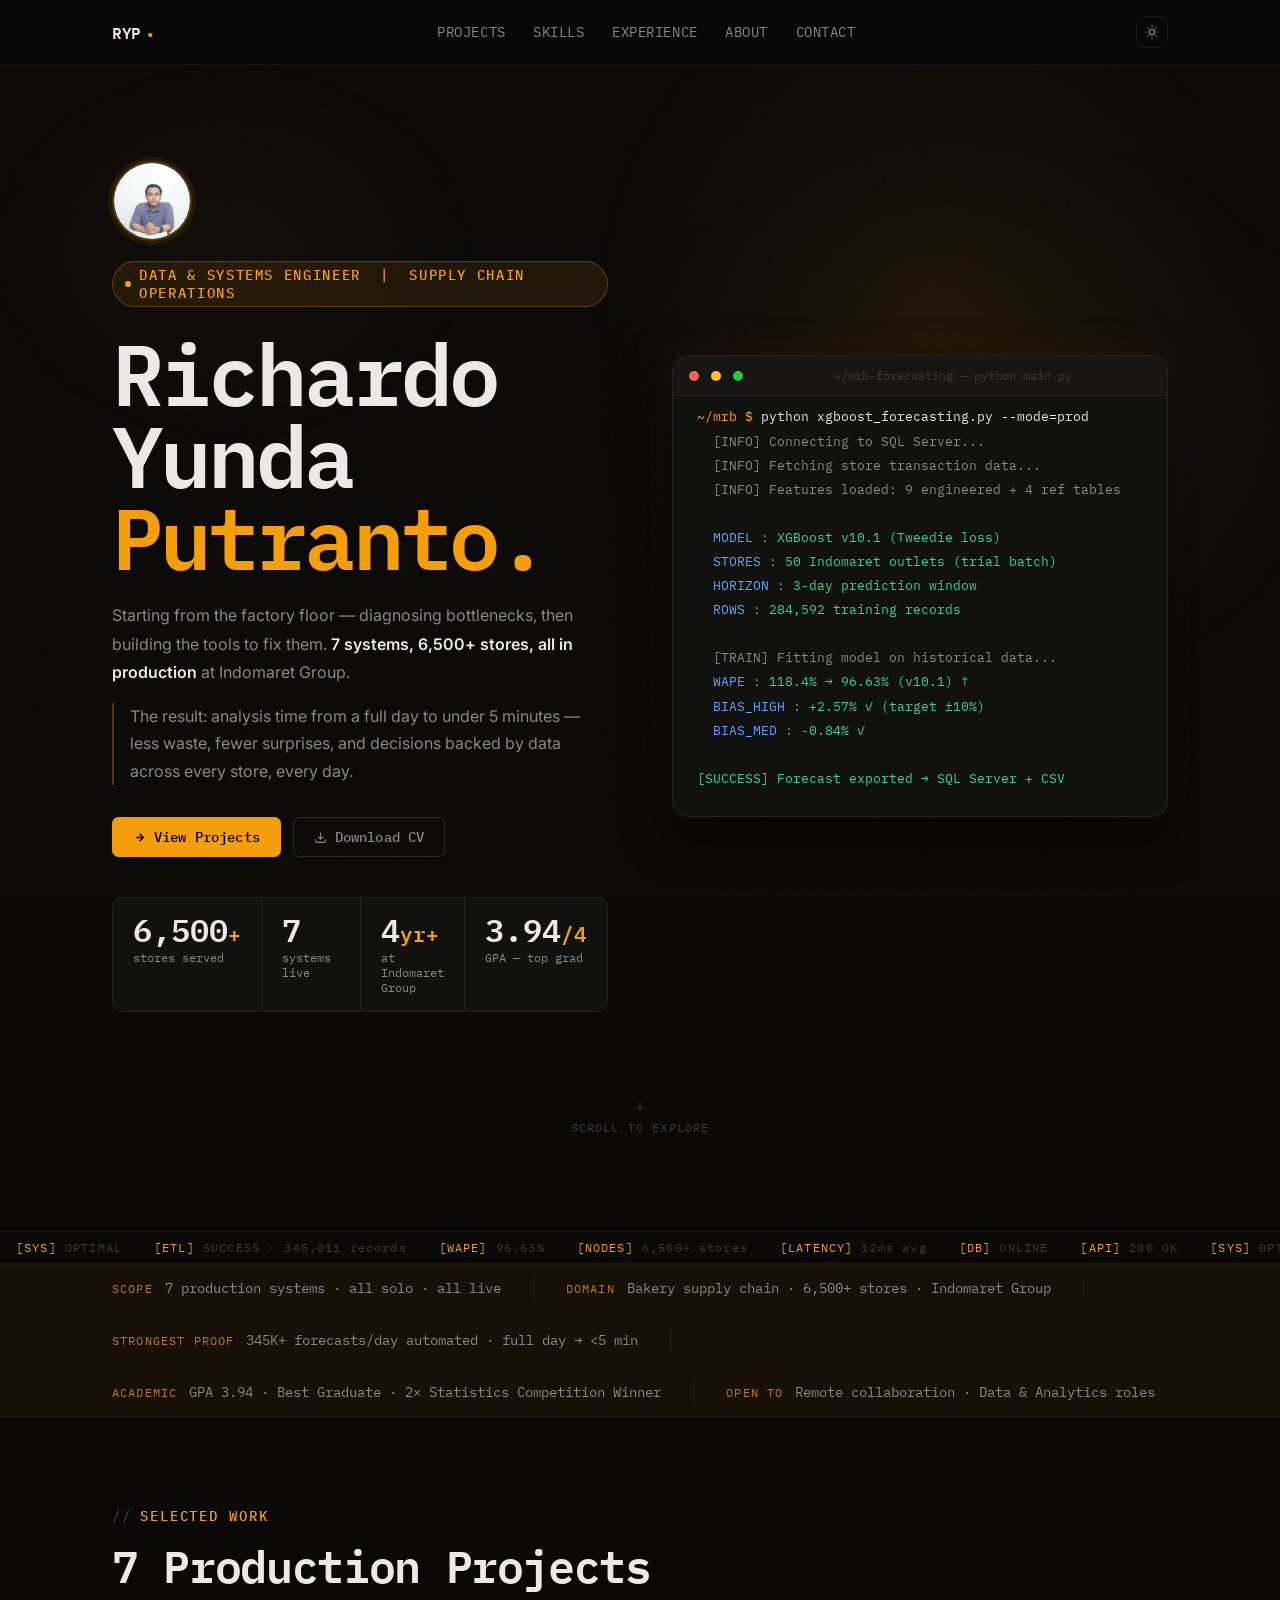
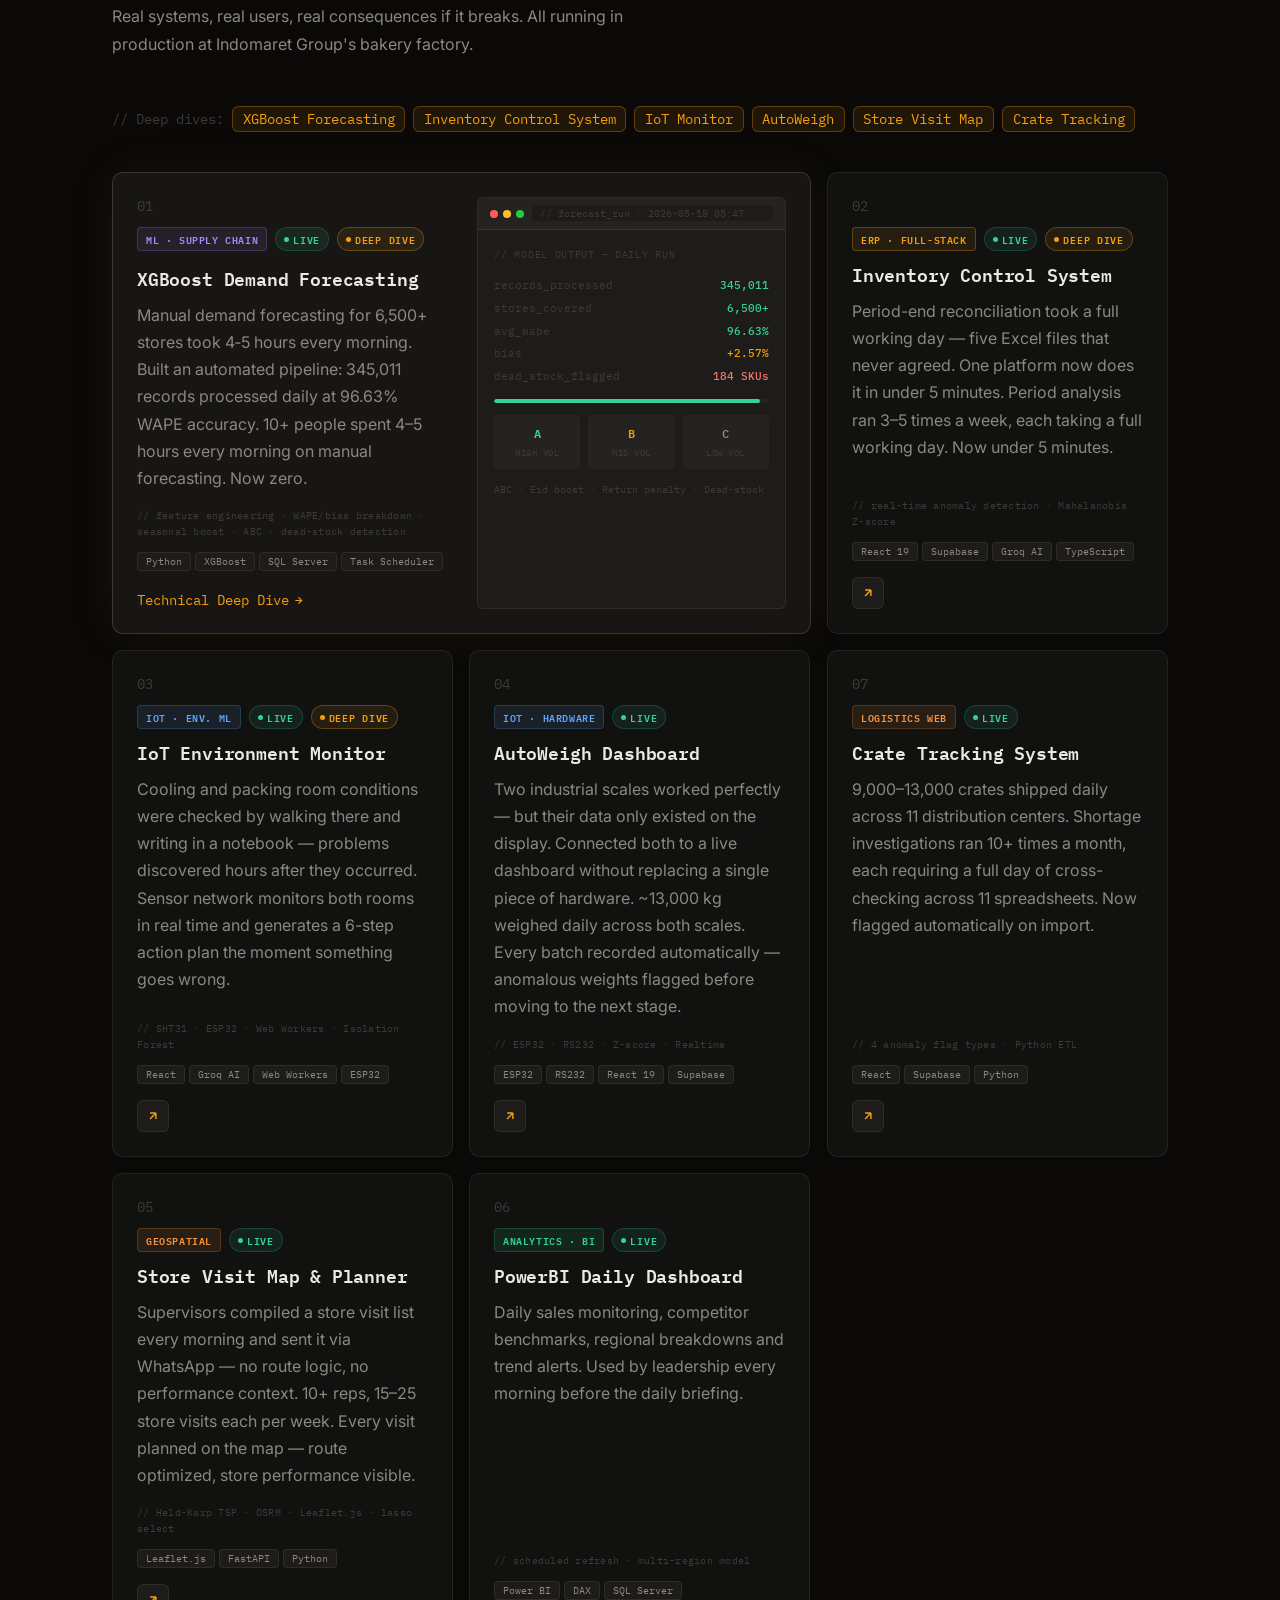
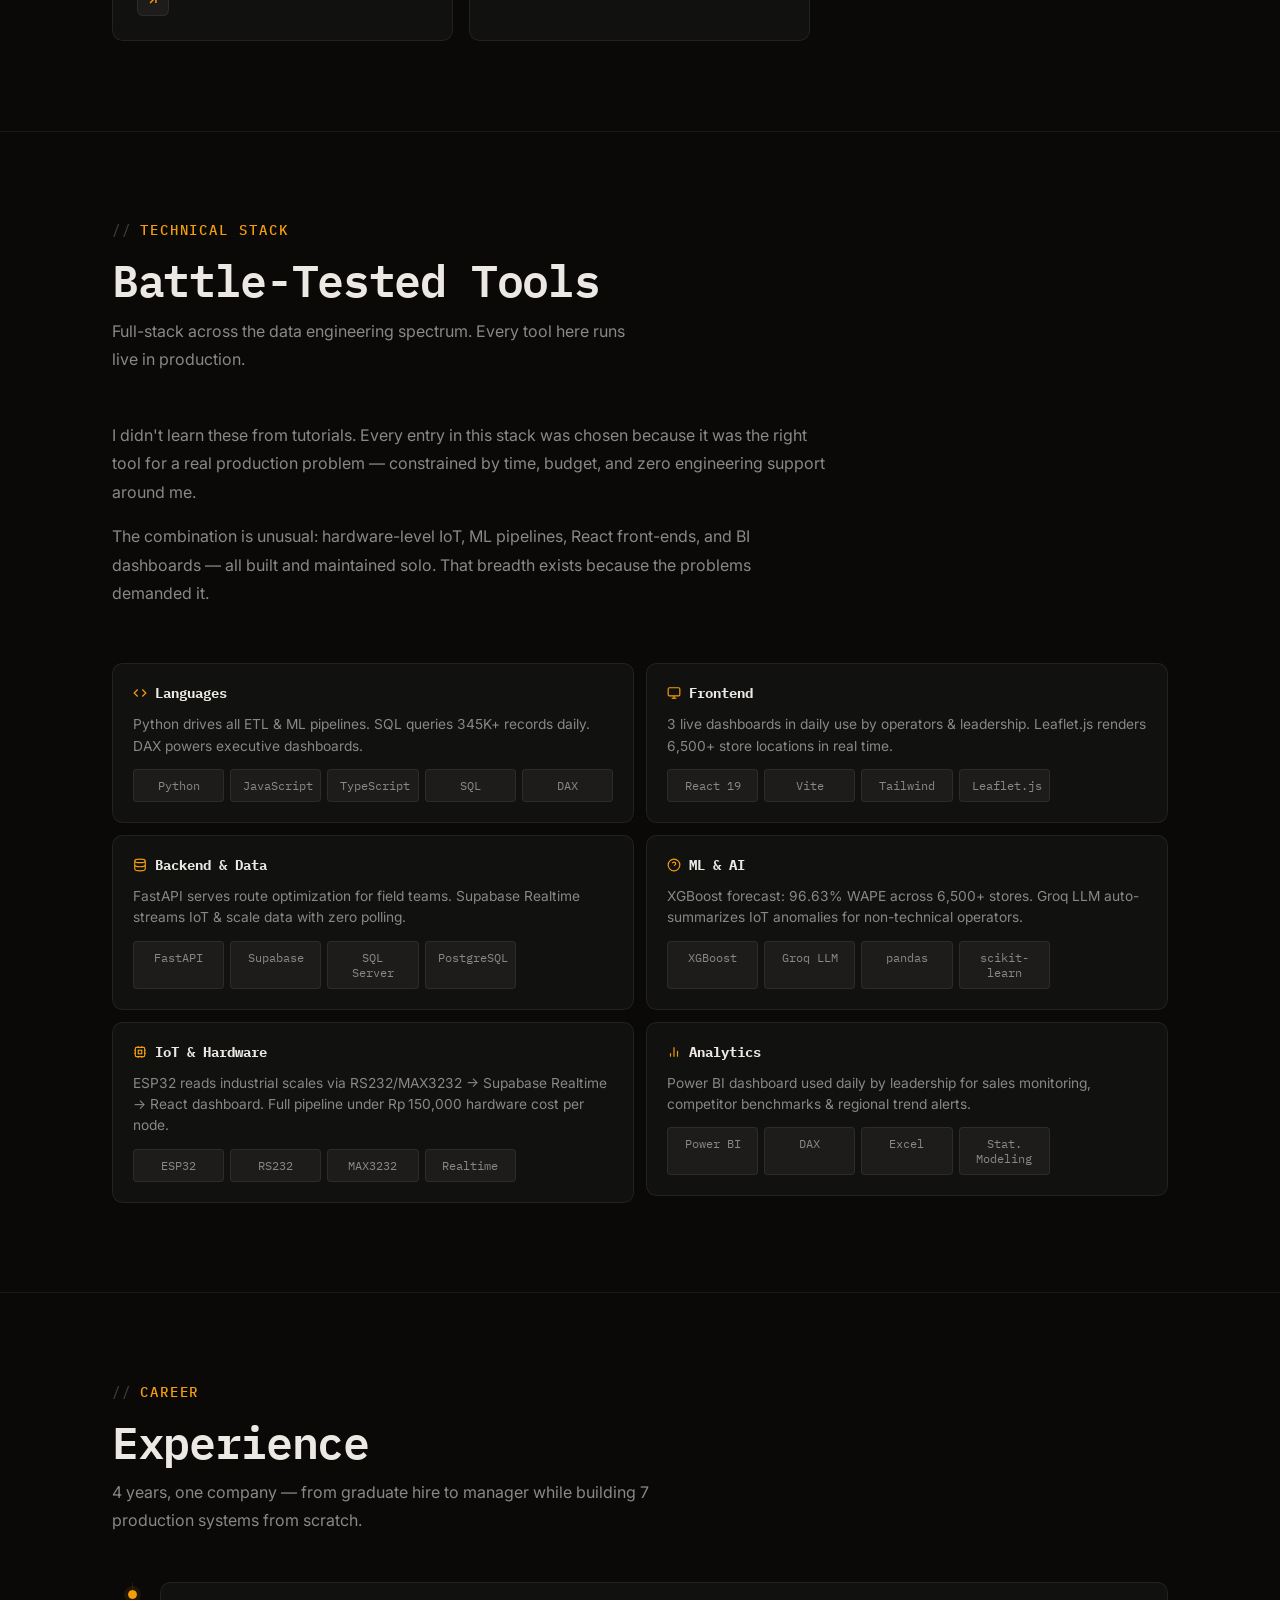
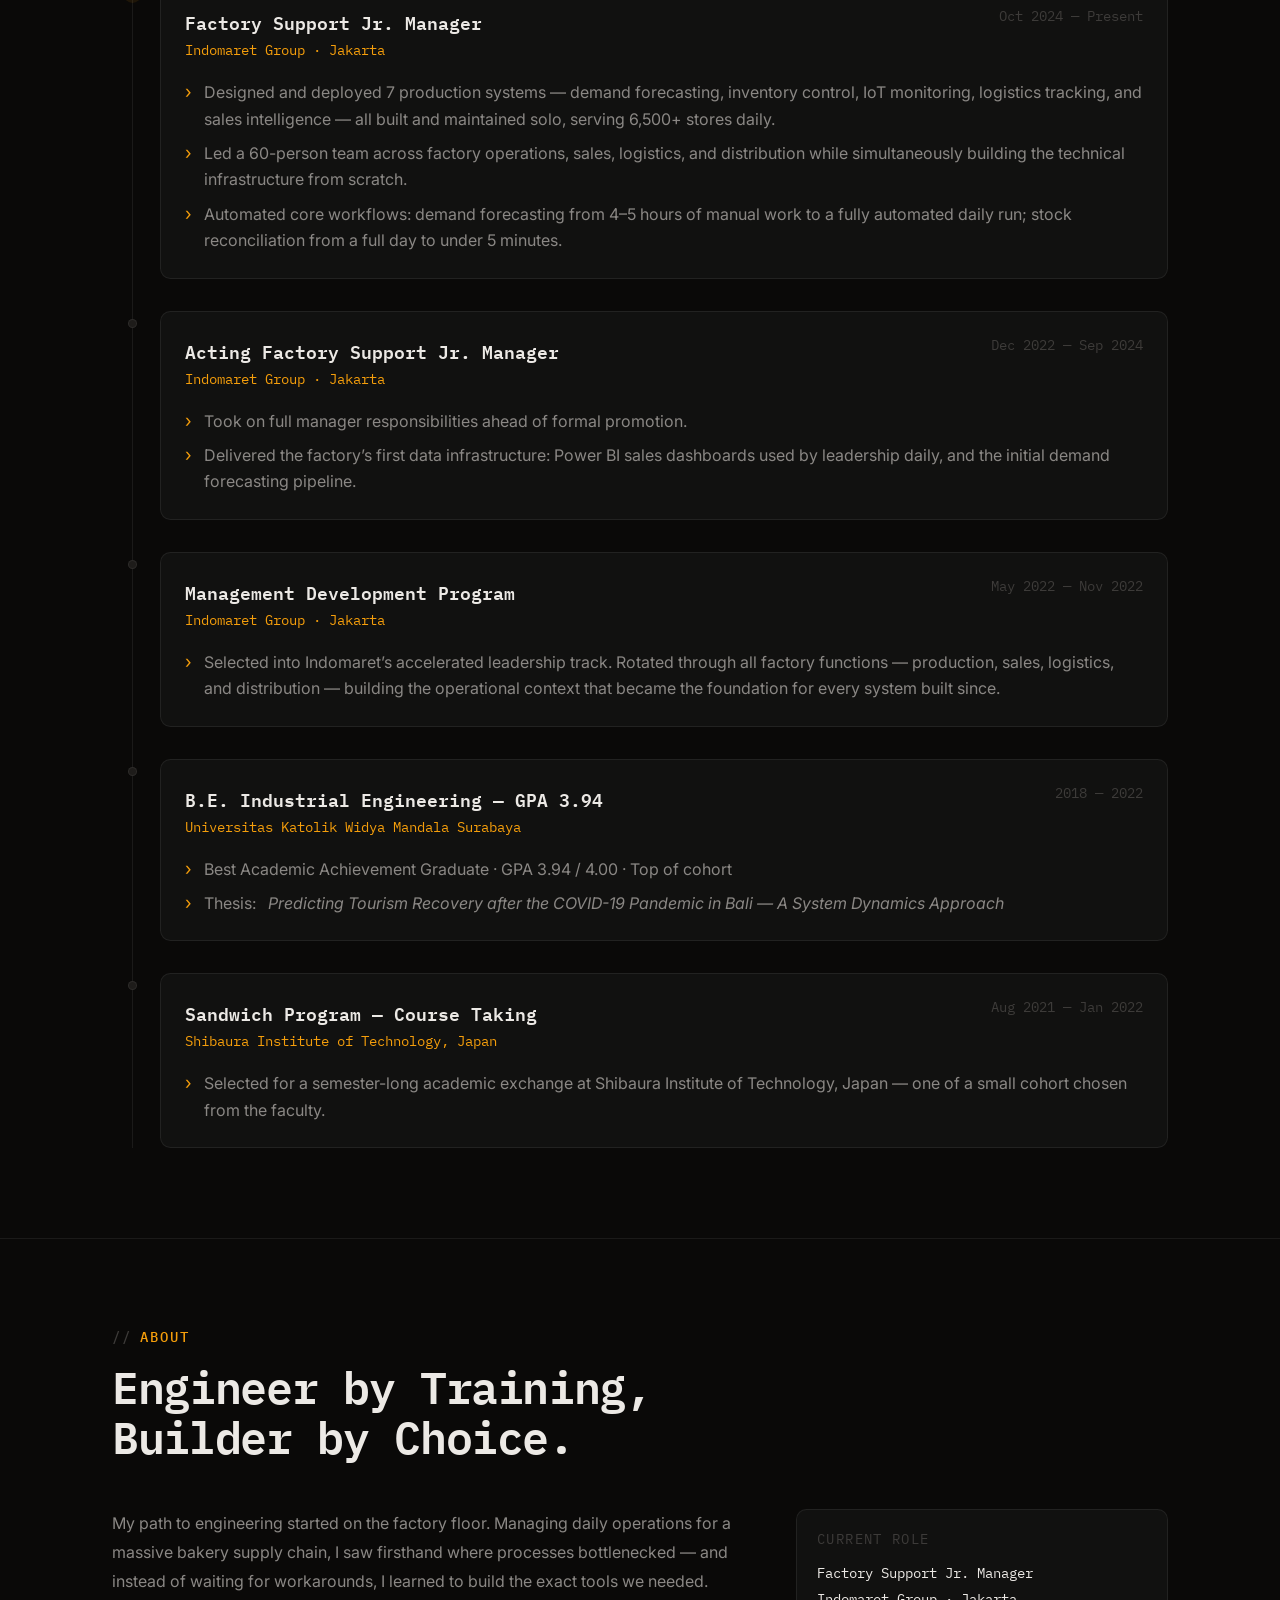
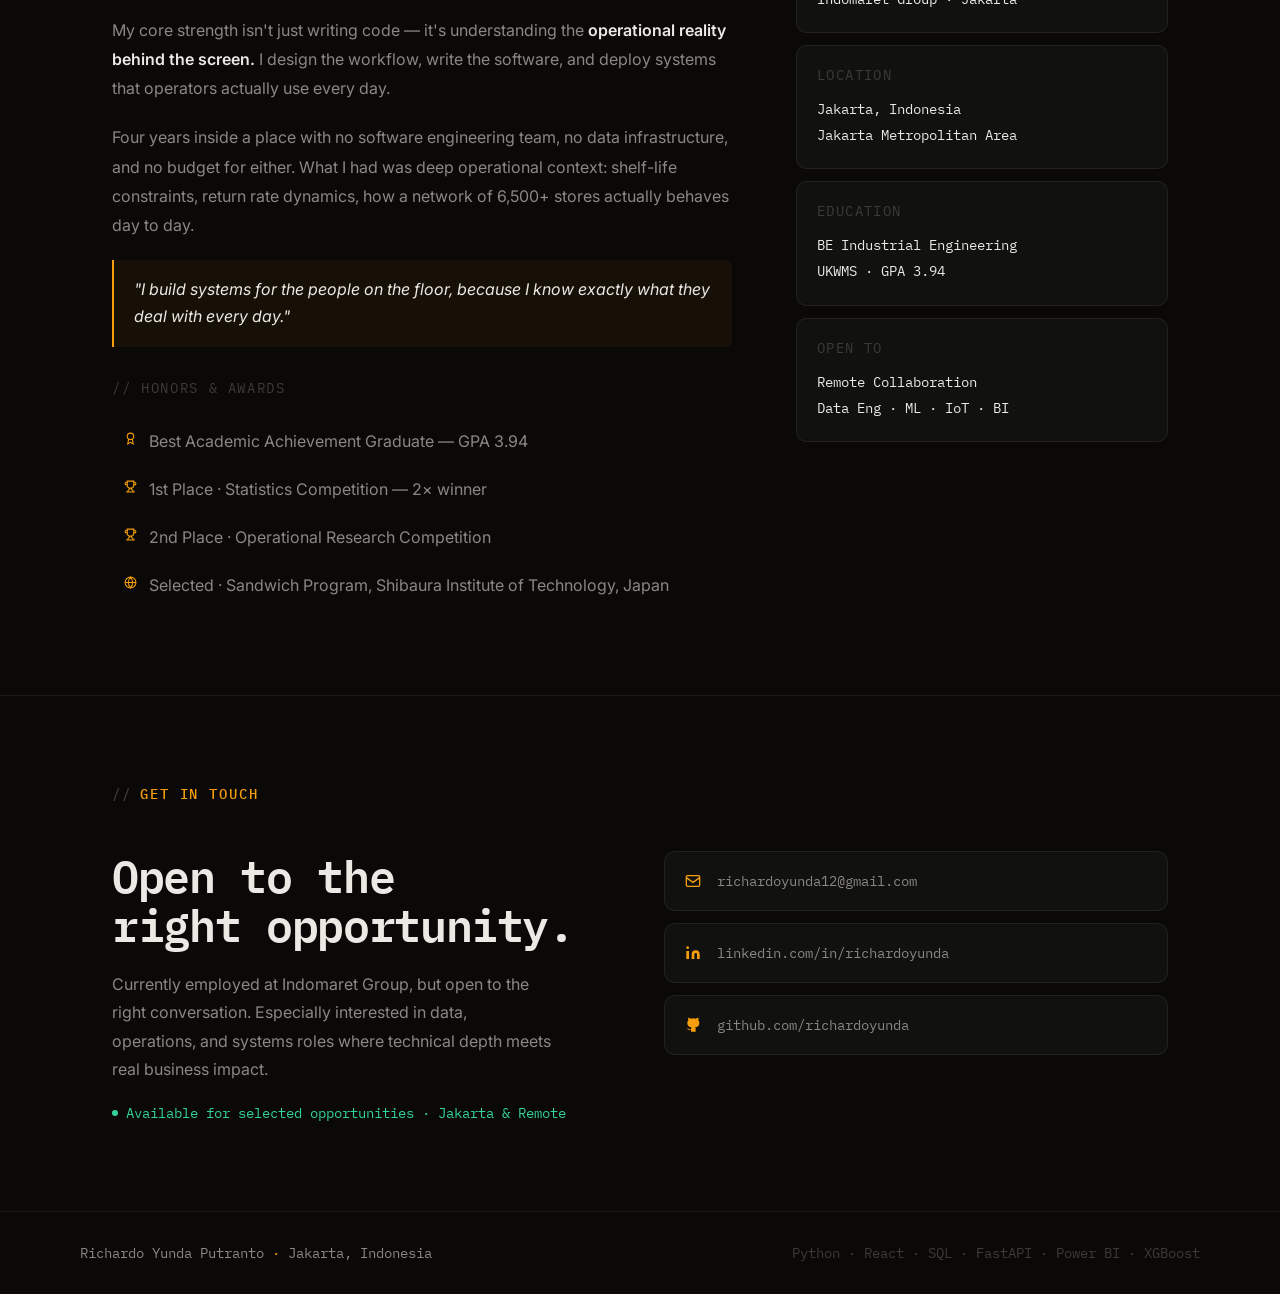
==== index.html @ 59a83bf1 "Layer 3: business impact numbers across all projects XGBoost: '10+ people, 4-5 hours every morning. " ====
<!DOCTYPE html>
<html lang="en" data-theme="dark">
<head>
<meta charset="UTF-8"/>
<meta name="viewport" content="width=device-width, initial-scale=1.0"/>
<title>Richardo Yunda Putranto — Data & Systems Engineer | Supply Chain Operations</title>
<meta name="description" content="Industrial Engineering graduate with four years inside Indomaret Group's bakery supply chain. Built 7 production systems serving 6,500+ stores — demand forecasting, IoT monitoring, inventory control. Not a software engineer by training — someone who understood the operations well enough to build the solutions. Indomaret Group. 7 production systems for 6,500+ stores."/>
  <meta property="og:type" content="website"/>
  <meta property="og:title" content="Richardo Yunda Putranto — Data &amp; Systems Engineer"/>
  <meta property="og:description" content="7 production systems for 6,500+ stores at Indomaret Group. Full-stack across ML pipelines, IoT hardware, React dashboards, and BI. All live, all in daily use."/>
  <meta property="og:url" content="https://richardoyunda.github.io/portfolio/"/>
  <meta name="twitter:card" content="summary_large_image"/>
  <meta name="twitter:title" content="Richardo Yunda Putranto — Data &amp; Systems Engineer"/>
  <meta name="twitter:description" content="7 production systems for 6,500+ stores. ML · IoT · React · BI · Hardware. All live."/>
  <link rel="canonical" href="https://richardoyunda.github.io/portfolio/"/>
<link rel="preconnect" href="https://fonts.googleapis.com"/>
<link rel="preconnect" href="https://fonts.gstatic.com" crossorigin/>
<link href="https://fonts.googleapis.com/css2?family=IBM+Plex+Mono:ital,wght@0,300;0,400;0,500;0,600;1,400&family=Inter:wght@300;400;500;600&display=swap" rel="stylesheet"/>
<style>
/* ── TOKENS ── */
:root {
  --sp1:.25rem;--sp2:.5rem;--sp3:.75rem;--sp4:1rem;--sp5:1.25rem;
  --sp6:1.5rem;--sp8:2rem;--sp10:2.5rem;--sp12:3rem;--sp16:4rem;--sp24:6rem;
  --t2xs:clamp(.65rem,.6rem + .15vw,.75rem);
  --txs:clamp(.75rem,.7rem + .2vw,.875rem);
  --tsm:clamp(.875rem,.82rem + .25vw,1rem);
  --tbase:clamp(1rem,.95rem + .2vw,1.1rem);
  --tlg:clamp(1.125rem,1rem + .6vw,1.4rem);
  --txl:clamp(1.4rem,1.1rem + 1.1vw,2rem);
  --t2xl:clamp(1.8rem,1.2rem + 2vw,3rem);
  --thero:clamp(3rem,1rem + 5.5vw,6.5rem);
  --rsm:.25rem;--rmd:.4rem;--rlg:.65rem;--rxl:1rem;--rfull:9999px;
  --ease:cubic-bezier(.16,1,.3,1);--tr:200ms var(--ease);
  --mono:'IBM Plex Mono','Courier New',monospace;
  --body:'Inter',system-ui,sans-serif;
}
[data-theme="dark"] {
  --bg:#0a0908;--sf:#111110;--sf2:#171614;--sf3:#1e1c1a;--sf4:#252320;
  --bd:rgba(255,255,255,.07);--bdh:rgba(255,255,255,.14);--bda:rgba(245,158,11,.3);
  --tx:#ece9e5;--txm:#8a8784;--txf:#3d3b39;
  --amb:#f59e0b;--adim:rgba(245,158,11,.09);--aglow:rgba(245,158,11,.05);
  --grn:#34d399;--blu:#60a5fa;--pur:#a78bfa;--org:#fb923c;--red:#f87171;
  --shsm:0 1px 4px rgba(0,0,0,.5);--shmd:0 6px 24px rgba(0,0,0,.6);
  --shlg:0 16px 48px rgba(0,0,0,.7);--shglow:0 0 48px rgba(245,158,11,.07);
}
[data-theme="light"] {
  --bg:#f5f2ee;--sf:#faf8f5;--sf2:#fff;--sf3:#eeebe6;--sf4:#e5e2dc;
  --bd:rgba(0,0,0,.07);--bdh:rgba(0,0,0,.13);--bda:rgba(180,90,0,.25);
  --tx:#1c1a17;--txm:#6b6966;--txf:#b5b3b0;
  --amb:#c47d00;--adim:rgba(196,125,0,.08);--aglow:rgba(196,125,0,.04);
  --grn:#059669;--blu:#2563eb;--pur:#7c3aed;--org:#ea580c;--red:#dc2626;
  --shsm:0 1px 4px rgba(0,0,0,.06);--shmd:0 6px 24px rgba(0,0,0,.09);
  --shlg:0 16px 48px rgba(0,0,0,.13);--shglow:0 0 48px rgba(196,125,0,.06);
}

/* ── RESET ── */
*,*::before,*::after{box-sizing:border-box;margin:0;padding:0;}
html{-webkit-font-smoothing:antialiased;scroll-behavior:smooth;scroll-padding-top:68px;}
body{font-family:var(--body);background:var(--bg);color:var(--tx);overflow-x:hidden;transition:background .3s,color .3s;}

h1,h2,h3,h4{font-family:var(--mono);line-height:1.1;}
img,svg{display:block;max-width:100%;}
ul{list-style:none;}
a{color:inherit;text-decoration:none;}
button{background:none;border:none;font:inherit;color:inherit;}

::selection{background:var(--adim);color:var(--tx);}
:focus-visible{outline:2px solid var(--amb);outline-offset:3px;border-radius:var(--rsm);}
@media(prefers-reduced-motion:reduce){*,*::before,*::after{animation-duration:.01ms!important;transition-duration:.01ms!important;}}
.container{max-width:1120px;margin-inline:auto;padding-inline:var(--sp8);}
section{padding-block:clamp(var(--sp16),7vw,var(--sp24));}

/* ── NOISE + GLOW BG ── */
body::before{
  content:'';position:fixed;inset:0;z-index:-2;pointer-events:none;
  background-image:url("data:image/svg+xml,%3Csvg viewBox='0 0 512 512' xmlns='http://www.w3.org/2000/svg'%3E%3Cfilter id='n'%3E%3CfeTurbulence type='fractalNoise' baseFrequency='0.72' numOctaves='4' stitchTiles='stitch'/%3E%3C/filter%3E%3Crect width='100%25' height='100%25' filter='url(%23n)' opacity='0.025'/%3E%3C/svg%3E");
  background-size:180px;
}
body::after{
  content:'';position:fixed;inset:0;z-index:-3;pointer-events:none;
  background:radial-gradient(ellipse 50% 55% at 76% 46%,rgba(245,158,11,.06) 0%,transparent 60%),
             radial-gradient(ellipse 36% 40% at 18% 28%,rgba(245,158,11,.04) 0%,transparent 55%);
}

/* ── GLOBE ── */
.globe-wrap{
  position:fixed;right:-6%;top:50%;transform:translateY(-50%);
  width:min(520px,46vw);height:min(520px,46vw);
  z-index:0;pointer-events:none;opacity:.2;transition:opacity .5s;
}
.globe-wrap canvas{pointer-events:auto;cursor:grab;width:100%!important;height:100%!important;}
.globe-wrap canvas:active{cursor:grabbing;}



/* ── SCROLL PROGRESS ── */
.progbar{position:fixed;top:0;left:0;height:2px;width:0%;background:var(--amb);z-index:9999;box-shadow:0 0 6px rgba(245,158,11,.5);transition:width .06s linear;}

/* ── NAV ── */
nav{position:sticky;top:0;z-index:100;background:rgba(10,9,8,.88);backdrop-filter:blur(20px) saturate(1.4);-webkit-backdrop-filter:blur(20px) saturate(1.4);border-bottom:1px solid var(--bd);}
.pw-inner{display:flex;flex-direction:row;align-items:center;gap:var(--sp8);}
.pw-left{flex:1;}
.pw-right{flex-shrink:0;text-align:right;}
.pw-chips{flex-direction:column;align-items:flex-end;margin-bottom:var(--sp3);}
.pw-note{text-align:right;}
@media(max-width:640px){
  .pw-inner{flex-direction:column;align-items:flex-start;gap:var(--sp4);}
  .pw-right{text-align:left;width:100%;}
  .pw-chips{align-items:flex-start;}
  .pw-note{text-align:left;}
}
[data-theme="light"] .mob-nav{background:rgba(245,242,238,.97);}
.nav-in{max-width:1120px;margin-inline:auto;padding:var(--sp4) var(--sp8);display:flex;align-items:center;justify-content:space-between;gap:var(--sp4);}
.nav-logo{font-family:var(--mono);font-size:var(--tsm);font-weight:600;color:var(--tx);letter-spacing:-.02em;display:flex;align-items:center;gap:3px;transition:color var(--tr);}
.nav-logo .dot{color:var(--amb);font-size:1.3em;line-height:0;}
.nav-logo:hover{color:var(--amb);}
.nav-links{display:flex;gap:.125rem;}
.nav-links a{font-family:var(--mono);font-size:var(--txs);color:var(--txm);letter-spacing:.04em;text-transform:uppercase;padding:.4rem .8rem;border-radius:var(--rmd);transition:color var(--tr),background var(--tr);}
.nav-links a:hover{color:var(--tx);background:var(--sf2);}
.nav-right{display:flex;align-items:center;gap:var(--sp3);}
.tbtn{width:32px;height:32px;display:flex;align-items:center;justify-content:center;border:1px solid var(--bd);border-radius:var(--rmd);color:var(--txm);transition:all var(--tr);}
.tbtn:hover{color:var(--tx);border-color:var(--bdh);}

.hbg{display:none;flex-direction:column;gap:5px;padding:var(--sp2);}
.hbg span{width:20px;height:1.5px;background:var(--txm);transition:all var(--tr);}
.hbg.open span:nth-child(1){transform:translateY(6.5px) rotate(45deg);}
.hbg.open span:nth-child(2){opacity:0;transform:scaleX(0);}
.hbg.open span:nth-child(3){transform:translateY(-6.5px) rotate(-45deg);}
.mob-nav{position:fixed;top:0;right:0;bottom:0;width:min(290px,80vw);background:rgba(10,9,8,.97);backdrop-filter:blur(24px);-webkit-backdrop-filter:blur(24px);border-left:1px solid var(--bd);z-index:99;padding:5rem var(--sp6) var(--sp8);display:flex;flex-direction:column;gap:.25rem;transform:translateX(110%);transition:transform .4s var(--ease);}
.mob-nav.open{transform:translateX(0);}
.mob-nav a{font-family:var(--mono);font-size:var(--tlg);font-weight:600;color:var(--txm);padding:.7rem 0;border-bottom:1px solid var(--bd);transition:color var(--tr),padding-left var(--tr);}
.mob-nav a:hover{color:var(--amb);padding-left:.5rem;}

/* ── BUTTONS ── */
.btn{display:inline-flex;align-items:center;gap:var(--sp2);padding:10px var(--sp5);font-family:var(--mono);font-size:var(--txs);font-weight:500;border-radius:var(--rmd);border:1px solid transparent;letter-spacing:.01em;white-space:nowrap;transition:all var(--tr);}

.btn svg{width:13px;height:13px;flex-shrink:0;}
.btn-primary{background:var(--amb);color:#000;border-color:var(--amb);}
.btn-primary:hover{filter:brightness(1.1);box-shadow:0 4px 18px rgba(245,158,11,.3);transform:translateY(-1px);}
.btn-ghost{border-color:var(--bdh);color:var(--txm);}
.btn-ghost:hover{border-color:var(--amb);color:var(--amb);background:var(--adim);}

/* ── HERO ── */
.hero{min-height:96vh;display:grid;grid-template-columns:1fr 1fr;gap:var(--sp16);align-items:center;padding-block:var(--sp24);position:relative;overflow:hidden;}
.hero-glow{position:absolute;width:700px;height:700px;background:radial-gradient(circle,var(--aglow) 0%,transparent 70%);top:-120px;right:-80px;z-index:0;pointer-events:none;}
.hero-left,.hero-right{position:relative;z-index:1;}
.eyebrow{display:inline-flex;align-items:center;gap:var(--sp2);font-family:var(--mono);font-size:var(--txs);color:var(--amb);letter-spacing:.12em;text-transform:uppercase;font-weight:500;background:var(--adim);border:1px solid var(--bda);padding:var(--sp1) var(--sp3);border-radius:var(--rfull);margin-bottom:var(--sp6);}
.eyebrow .pulse{width:6px;height:6px;border-radius:50%;background:var(--amb);animation:pls 2s ease-in-out infinite;flex-shrink:0;}
@keyframes pls{0%,100%{opacity:1;transform:scale(1);}50%{opacity:.5;transform:scale(.8);}}
.hero-name{font-size:var(--thero);font-weight:600;letter-spacing:-.045em;line-height:.95;color:var(--tx);margin-bottom:var(--sp6);}
.hero-name .a{color:var(--amb);}
.hero-tag{font-size:var(--tsm);color:var(--txm);max-width:50ch;line-height:1.78;margin-bottom:var(--sp8);}
.hero-tag strong{color:var(--tx);font-weight:600;}
.hero-actions{display:flex;gap:var(--sp3);flex-wrap:wrap;margin-bottom:var(--sp10);}
.hero-stats{display:grid;grid-template-columns:repeat(4,1fr);border:1px solid var(--bd);border-radius:var(--rlg);overflow:hidden;background:var(--sf);}
.stat-cell{padding:var(--sp4) var(--sp5);border-right:1px solid var(--bd);transition:background var(--tr);}
.stat-cell:last-child{border-right:none;}
.stat-cell:hover{background:var(--sf2);}
.stat-num{font-family:var(--mono);font-size:var(--txl);font-weight:600;color:var(--tx);line-height:1;margin-bottom:var(--sp1);}
.stat-num .suf{color:var(--amb);font-size:.65em;}
.stat-lbl{font-family:var(--mono);font-size:var(--t2xs);color:var(--txm);}
.scroll-p{grid-column:1/-1;display:flex;flex-direction:column;align-items:center;gap:var(--sp2);margin-top:var(--sp6);font-family:var(--mono);font-size:var(--t2xs);color:var(--txf);letter-spacing:.1em;text-transform:uppercase;animation:bob 3s ease-in-out infinite;}
@keyframes bob{0%,100%{transform:translateY(0);opacity:.5;}50%{transform:translateY(8px);opacity:1;}}

/* ── TERMINAL ── */
.terminal{background:var(--sf);border:1px solid var(--bd);border-radius:var(--rxl);overflow:hidden;box-shadow:var(--shlg),var(--shglow);}
.t-bar{background:var(--sf2);padding:var(--sp3) var(--sp4);display:flex;align-items:center;gap:var(--sp3);border-bottom:1px solid var(--bd);}
.tdot{width:10px;height:10px;border-radius:50%;}
.tdot.r{background:#ff5f57;}.tdot.y{background:#ffbd2e;}.tdot.g{background:#28c840;}
.t-title{flex:1;text-align:center;font-family:var(--mono);font-size:var(--t2xs);color:var(--txf);}
.t-body{padding:var(--sp6);min-height:360px;max-height:420px;font-family:var(--mono);font-size:13px;line-height:1.7;overflow-y:auto;cursor:text;}
.t-body::-webkit-scrollbar{width:3px;}
.t-body::-webkit-scrollbar-thumb{background:rgba(255,255,255,.07);border-radius:2px;}
/* ── CUSTOM SCROLLBAR ── */
::-webkit-scrollbar{width:6px;height:6px;}
::-webkit-scrollbar-track{background:transparent;}
::-webkit-scrollbar-thumb{background:rgba(245,158,11,.25);border-radius:3px;}
::-webkit-scrollbar-thumb:hover{background:rgba(245,158,11,.5);}
[data-theme="light"] ::-webkit-scrollbar-thumb{background:rgba(196,125,0,.2);}
[data-theme="light"] ::-webkit-scrollbar-thumb:hover{background:rgba(196,125,0,.4);}
* { scrollbar-width: thin; scrollbar-color: rgba(245,158,11,.25) transparent; }

/* ── HERO IMPACT LINE ── */
.hero-impact{
  font-size:var(--tsm);color:var(--txm);max-width:50ch;line-height:1.72;
  margin-bottom:var(--sp8);margin-top:calc(-1 * var(--sp4));
  padding-left:var(--sp4);border-left:2px solid var(--bda);
}
/* ── SKILL CONTEXT ── */
.sk-ctx{font-size:var(--txs);color:var(--txm);line-height:1.55;margin-bottom:var(--sp3);}
/* ── EXP TECH INLINE ── */
.exp-tech{
  font-family:var(--mono);font-size:11px;color:var(--amb);
  opacity:.75;font-style:normal;
}
/* ── HERO AVATAR ── */
.hero-avatar{
  width:80px;height:80px;border-radius:50%;
  overflow:hidden;margin-bottom:var(--sp5);
  border:2px solid var(--bda);
  box-shadow:0 0 0 4px var(--adim),var(--shsm);
  flex-shrink:0;
}
.hero-avatar img{width:100%;height:100%;object-fit:cover;display:block;}

.tl{display:flex;gap:var(--sp2);margin-bottom:2px;}
.tpr{color:var(--amb);user-select:none;}
.tcm{color:var(--tx);}
.tout{color:var(--txm);padding-left:var(--sp4);}
.tkey{color:var(--blu);}
.tval{color:var(--grn);}
.tcom{color:var(--txf);}
.terr{color:var(--red);}
.tsuc{color:var(--grn);}
.tcur{display:inline-block;width:8px;height:14px;background:var(--amb);vertical-align:middle;margin-left:2px;animation:blnk 1.1s step-end infinite;}
@keyframes blnk{0%,100%{opacity:1}50%{opacity:0}}
.t-inp-row{display:flex;align-items:center;gap:var(--sp2);margin-top:var(--sp1);}
#tinput{background:none;border:none;outline:none;color:var(--tx);font-family:var(--mono);font-size:13px;width:100%;caret-color:var(--amb);}

/* ── TICKER ── */
.ticker{overflow:hidden;border-top:1px solid var(--bd);border-bottom:1px solid var(--bd);padding:.5rem 0;}
.tk-track{display:flex;width:max-content;animation:tkslide 32s linear infinite;}
.tk-track:hover{animation-play-state:paused;}
.tk-grp{display:flex;gap:var(--sp8);padding:0 var(--sp4);flex-shrink:0;}
.tk-item{font-family:var(--mono);font-size:var(--t2xs);color:var(--txf);letter-spacing:.1em;white-space:nowrap;}
.tk-item .hi{color:var(--amb);}
@keyframes tkslide{from{transform:translateX(0)}to{transform:translateX(-50%)}}

/* ── RECRUITER STRIP ── */
.rs{background:var(--aglow);border-top:1px solid rgba(245,158,11,.08);border-bottom:1px solid rgba(245,158,11,.08);padding:.85rem 0;}
.rs-in{max-width:1120px;margin-inline:auto;padding-inline:var(--sp8);display:flex;align-items:center;gap:var(--sp8);flex-wrap:wrap;}
.rs-item{display:flex;align-items:center;gap:var(--sp3);}
.rs-lbl{font-family:var(--mono);font-size:var(--t2xs);color:var(--amb);text-transform:uppercase;letter-spacing:.1em;opacity:.75;}
.rs-val{font-family:var(--mono);font-size:var(--txs);color:var(--txm);}
.rs-div{width:1px;height:20px;background:var(--bd);flex-shrink:0;}

/* ── SECTION HEADER ── */
.sec-head{margin-bottom:var(--sp12);}
.sec-lbl{font-family:var(--mono);font-size:var(--txs);color:var(--amb);letter-spacing:.14em;text-transform:uppercase;font-weight:500;display:flex;align-items:center;gap:var(--sp2);margin-bottom:var(--sp4);}
.sec-lbl::before{content:'//';color:var(--txf);}
.sec-title{font-size:var(--t2xl);font-weight:600;letter-spacing:-.03em;color:var(--tx);margin-bottom:var(--sp3);}
.sec-sub{font-size:var(--tsm);color:var(--txm);max-width:54ch;line-height:1.75;}

/* ── BENTO GRID ── */
.bento{display:grid;gap:var(--sp4);grid-template-columns:repeat(3,1fr);}
.card{background:var(--sf);border:1px solid var(--bd);border-radius:var(--rlg);padding:var(--sp6);position:relative;overflow:hidden;display:flex;flex-direction:column;transition:border-color .3s var(--ease),box-shadow .3s var(--ease),transform .25s var(--ease);contain:layout style;}
.card::before{content:'';position:absolute;left:0;top:14px;bottom:14px;width:2px;background:var(--amb);border-radius:2px;transform:scaleY(0);transform-origin:bottom;transition:transform .35s var(--ease);}
.card:hover{border-color:var(--bdh);box-shadow:var(--shmd);transform:translateY(-2px);}
.card:hover::before{transform:scaleY(1);}
.glare-c{position:absolute;inset:0;border-radius:inherit;overflow:hidden;pointer-events:none;z-index:0;}
.glare{position:absolute;width:200%;height:200%;top:-50%;left:-50%;background:radial-gradient(circle,rgba(245,158,11,.04) 0%,transparent 60%);opacity:0;transition:opacity .3s;}
.card:hover .glare{opacity:1;}
.ci{position:relative;z-index:1;display:flex;flex-direction:column;height:100%;}
.card.feat{grid-column:span 2;background:var(--sf2);border-color:var(--bdh);box-shadow:var(--shglow);}
.card.feat:hover{transform:translateY(-3px);box-shadow:var(--shmd),var(--shglow);}
.feat-in{display:grid;grid-template-columns:1fr 1fr;gap:var(--sp8);height:100%;}
.feat-prev{background:var(--sf3);border:1px solid var(--bd);border-radius:var(--rmd);overflow:hidden;display:flex;flex-direction:column;}
.card-lg{min-height:300px;}.card-md{min-height:250px;}.card-sm{min-height:210px;}
.card-wide{grid-column:span 2;min-height:180px;}
.pf-bar{background:var(--sf4);padding:.5rem var(--sp3);display:flex;align-items:center;gap:var(--sp2);border-bottom:1px solid var(--bd);flex-shrink:0;}
.pf-dots{display:flex;gap:5px;}
.pf-dot{width:8px;height:8px;border-radius:50%;}
.pf-url{flex:1;background:var(--sf3);border-radius:3px;padding:1px var(--sp2);font-size:10px;font-family:var(--mono);color:var(--txf);white-space:nowrap;overflow:hidden;text-overflow:ellipsis;}
.pf-body{padding:var(--sp4);flex:1;font-family:var(--mono);font-size:11px;line-height:1.8;}
.pf-row{display:flex;justify-content:space-between;margin-bottom:3px;}
.pf-k{color:var(--txf);}.pf-v{color:var(--grn);font-weight:500;}
.pf-v.w{color:var(--amb);}.pf-v.e{color:var(--red);}
.pf-bar2{height:4px;background:var(--sf4);border-radius:var(--rfull);overflow:hidden;margin:var(--sp3) 0;}
.pf-prog{height:100%;border-radius:var(--rfull);}
.pf-mg{display:grid;grid-template-columns:repeat(3,1fr);gap:var(--sp2);margin-top:var(--sp3);}
.pf-mini{background:var(--sf4);border-radius:var(--rsm);padding:var(--sp2);text-align:center;}
.pf-mv{font-size:12px;font-weight:600;font-family:var(--mono);}
.pf-ml{font-size:9px;color:var(--txf);text-transform:uppercase;letter-spacing:.06em;}
.cn{font-family:var(--mono);font-size:var(--txs);color:var(--txf);margin-bottom:var(--sp3);}
.ct{font-family:var(--mono);font-size:var(--tbase);font-weight:600;color:var(--tx);margin-bottom:var(--sp3);letter-spacing:-.01em;line-height:1.3;}
.cs{font-size:var(--tsm);color:var(--txm);line-height:1.7;flex:1;margin-bottom:var(--sp4);}
.ch{font-family:var(--mono);font-size:10px;color:var(--txf);letter-spacing:.025em;margin-bottom:var(--sp3);line-height:1.6;}
.badge{display:inline-flex;align-items:center;gap:var(--sp1);font-family:var(--mono);font-size:10px;font-weight:600;letter-spacing:.06em;text-transform:uppercase;padding:2px var(--sp2);border-radius:var(--rsm);}
.bml{background:rgba(167,139,250,.1);color:var(--pur);border:1px solid rgba(167,139,250,.2);}
.berp{background:var(--adim);color:var(--amb);border:1px solid var(--bda);}
.biot{background:rgba(96,165,250,.1);color:var(--blu);border:1px solid rgba(96,165,250,.2);}
.bweb{background:rgba(251,146,60,.1);color:var(--org);border:1px solid rgba(251,146,60,.2);}
.bbi{background:rgba(52,211,153,.1);color:var(--grn);border:1px solid rgba(52,211,153,.2);}
.slive,.sdeep{display:inline-flex;align-items:center;gap:4px;font-family:var(--mono);font-size:10px;font-weight:600;letter-spacing:.07em;text-transform:uppercase;padding:2px 8px;border-radius:var(--rfull);border:1px solid;}
.slive{background:rgba(52,211,153,.09);color:var(--grn);border-color:rgba(52,211,153,.2);}
.sdeep{background:var(--adim);color:var(--amb);border-color:var(--bda);}
.slive .dot,.sdeep .dot{width:5px;height:5px;border-radius:50%;background:currentColor;animation:pls 2s infinite;}
.chips{display:flex;flex-wrap:wrap;gap:var(--sp1);}
.chips span{font-family:var(--mono);font-size:10px;padding:2px 8px;border-radius:var(--rsm);background:var(--sf3);color:var(--txm);border:1px solid var(--bd);}
.clink-btn{display:inline-flex;align-items:center;justify-content:center;width:32px;height:32px;background:var(--sf3);border:1px solid var(--bd);border-radius:var(--rmd);color:var(--amb);transition:all var(--tr);margin-top:auto;align-self:flex-start;}
.clink-btn:hover{background:var(--adim);border-color:var(--bda);transform:translate(2px,-2px);}
.proj-link{display:inline-flex;align-items:center;gap:4px;font-family:var(--mono);font-size:var(--txs);color:var(--amb);transition:gap var(--tr);}
.proj-link:hover{gap:var(--sp2);}
.proj-link svg{width:11px;height:11px;}
.case-nav{display:flex;align-items:center;gap:var(--sp2);flex-wrap:wrap;margin-bottom:var(--sp10);}
.cnlbl{font-family:var(--mono);font-size:var(--txs);color:var(--txf);}
.cnl{font-family:var(--mono);font-size:var(--txs);color:var(--amb);background:var(--adim);border:1px solid var(--bda);padding:.2rem .6rem;border-radius:var(--rmd);display:inline-block;transition:background var(--tr),border-color var(--tr),transform var(--tr);}
.cnl:hover{background:rgba(245,158,11,.15);border-color:var(--amb);transform:translateY(-1px);}

/* ── SKILLS ── */
.sk-layout{display:flex;flex-direction:column;gap:var(--sp8);}
.sk-intro{max-width:72ch;margin-bottom:var(--sp2);}.sk-intro p{font-size:var(--tsm);color:var(--txm);line-height:1.78;margin-bottom:var(--sp4);}
.sk-grid{display:grid;grid-template-columns:1fr 1fr;gap:var(--sp3);align-items:start;}
.sk-card{background:var(--sf);border:1px solid var(--bd);border-radius:var(--rlg);padding:var(--sp5);transition:border-color var(--tr);display:flex;flex-direction:column;gap:0;}
.sk-card:hover{border-color:var(--bdh);}
.sk-hd{display:flex;align-items:center;gap:var(--sp2);margin-bottom:var(--sp3);}
.sk-icon{color:var(--amb);}
.sk-icon svg{width:14px;height:14px;}
.sk-name{font-family:var(--mono);font-size:var(--txs);font-weight:700;color:var(--tx);}
.sk-tags{display:grid;grid-template-columns:repeat(auto-fill,minmax(90px,1fr));gap:6px;}
.sk-tag{font-family:var(--mono);font-size:var(--t2xs);background:var(--sf3);border:1px solid var(--bd);border-radius:var(--rsm);padding:var(--sp2) var(--sp3);color:var(--txm);text-align:center;}

/* ── EXPERIENCE ── */
.exp-tl{position:relative;padding-left:var(--sp12);}
.exp-tl::before{content:'';position:absolute;left:var(--sp5);top:0;bottom:0;width:1px;background:var(--bd);}
.exp-item{position:relative;margin-bottom:var(--sp8);}
.exp-item:last-child{margin-bottom:0;}
.exp-item::before{content:'';position:absolute;left:calc(-1 * var(--sp12) + var(--sp5) - 4px);top:var(--sp2);width:9px;height:9px;border-radius:50%;background:var(--sf3);border:1.5px solid var(--bd);transition:all var(--tr);}
.exp-item:first-child::before{background:var(--amb);border-color:var(--amb);box-shadow:0 0 0 4px var(--adim);}
.exp-card{background:var(--sf);border:1px solid var(--bd);border-radius:var(--rlg);padding:var(--sp6);transition:border-color var(--tr);}
.exp-card:hover{border-color:var(--bdh);}
.exp-hd{display:flex;justify-content:space-between;align-items:flex-start;flex-wrap:wrap;gap:var(--sp2);margin-bottom:var(--sp5);}
.exp-role{font-family:var(--mono);font-size:var(--tbase);font-weight:600;color:var(--tx);margin-bottom:4px;}
.exp-co{font-family:var(--mono);font-size:var(--txs);color:var(--amb);}
.exp-period{font-family:var(--mono);font-size:var(--txs);color:var(--txf);white-space:nowrap;}
.exp-buls{display:flex;flex-direction:column;gap:var(--sp2);}
.exp-bul{display:flex;gap:var(--sp3);font-size:var(--tsm);color:var(--txm);line-height:1.65;}
.exp-bul::before{content:'›';color:var(--amb);font-size:1.1em;line-height:1.5;flex-shrink:0;}

/* ── ABOUT ── */
.about-grid{display:grid;grid-template-columns:5fr 3fr;gap:var(--sp16);align-items:start;}
.about-body p{font-size:var(--tsm);color:var(--txm);line-height:1.82;margin-bottom:var(--sp5);}
.about-body p strong{color:var(--tx);font-weight:600;}
.about-q{border-left:2px solid var(--amb);padding:var(--sp4) var(--sp5);margin:var(--sp5) 0;background:var(--aglow);border-radius:0 var(--rmd) var(--rmd) 0;font-style:italic;color:var(--tx);font-size:var(--tsm);line-height:1.72;}
.awards{display:flex;flex-direction:column;gap:var(--sp2);margin-top:var(--sp8);}
.aw-lbl{font-family:var(--mono);font-size:var(--txs);color:var(--txf);letter-spacing:.12em;text-transform:uppercase;margin-bottom:var(--sp4);}
.aw-item{display:flex;align-items:flex-start;gap:var(--sp3);font-size:var(--tsm);color:var(--txm);padding:var(--sp2) var(--sp3);border-radius:var(--rmd);line-height:1.5;transition:background var(--tr);}
.aw-item:hover{background:var(--sf);}
.aw-item svg{width:13px;height:13px;flex-shrink:0;color:var(--amb);margin-top:3px;}
.about-info{display:flex;flex-direction:column;gap:var(--sp3);}
.ic{background:var(--sf);border:1px solid var(--bd);border-radius:var(--rlg);padding:var(--sp5);transition:border-color var(--tr);}
.ic:hover{border-color:var(--bdh);}
.ic-lbl{font-family:var(--mono);font-size:var(--txs);color:var(--txf);letter-spacing:.1em;text-transform:uppercase;margin-bottom:var(--sp3);}
.ic-val{font-family:var(--mono);font-size:var(--txs);color:var(--tx);line-height:1.9;}

/* ── CONTACT ── */
.cg{display:grid;grid-template-columns:1fr 1fr;gap:var(--sp12);align-items:start;}
.c-head{font-size:var(--t2xl);font-weight:600;letter-spacing:-.03em;color:var(--tx);margin-bottom:var(--sp5);}
.c-msg{font-size:var(--tsm);color:var(--txm);max-width:44ch;line-height:1.78;}
.c-av{display:inline-flex;align-items:center;gap:var(--sp2);font-family:var(--mono);font-size:var(--txs);color:var(--grn);margin-top:var(--sp5);}
.c-av .dot{width:6px;height:6px;border-radius:50%;background:var(--grn);animation:pls 2s infinite;flex-shrink:0;}
.c-links{display:flex;flex-direction:column;gap:var(--sp3);}
.c-link{display:flex;align-items:center;gap:var(--sp4);background:var(--sf);border:1px solid var(--bd);border-radius:var(--rlg);padding:var(--sp5);transition:all var(--tr);}
.c-link:hover{border-color:var(--amb);background:var(--sf2);}
.c-link-icon{color:var(--amb);}
.c-link-icon svg{width:16px;height:16px;}
.c-link-txt{font-family:var(--mono);font-size:var(--txs);color:var(--txm);}
.c-link:hover .c-link-txt{color:var(--tx);}

/* ── FOOTER + BTT ── */
footer{border-top:1px solid var(--bd);padding:var(--sp8);}
.ft-in{max-width:1120px;margin-inline:auto;display:flex;justify-content:space-between;align-items:center;flex-wrap:wrap;gap:var(--sp4);}
.ft-l{font-family:var(--mono);font-size:var(--txs);color:var(--txm);}
.ft-l span{color:var(--amb);}
.ft-r{font-family:var(--mono);font-size:var(--txs);color:var(--txf);}
.btt{position:fixed;bottom:var(--sp6);right:var(--sp6);width:38px;height:38px;display:flex;align-items:center;justify-content:center;background:var(--sf2);border:1px solid var(--bd);border-radius:var(--rmd);color:var(--txm);z-index:90;opacity:0;transform:translateY(10px);transition:opacity .3s,transform .3s,border-color var(--tr),color var(--tr);}
.btt.vis{opacity:1;transform:translateY(0);}
.btt:hover{border-color:var(--amb);color:var(--amb);}
.btt svg{width:14px;height:14px;}

/* ── REVEAL ── */
.reveal{opacity:0;transform:translateY(20px);transition:opacity .7s var(--ease),transform .7s var(--ease);}
.reveal.in{opacity:1;transform:translateY(0);}
.d1{transition-delay:.1s;}.d2{transition-delay:.22s;}.d3{transition-delay:.36s;}.d4{transition-delay:.52s;}.d5{transition-delay:.68s;}

/* ── RESPONSIVE ── */
@media(max-width:1024px){
  .sk-layout,.about-grid{grid-template-columns:1fr;}
  .about-info{flex-direction:row;flex-wrap:wrap;}
  .ic{flex:1;min-width:190px;}
  .cg{grid-template-columns:1fr;}
}
@media(max-width:900px){
  .hero{grid-template-columns:1fr;min-height:auto;padding-block:5rem 3rem;}
  .hero-right,.hero-glow,.scroll-p{display:none;}
  .globe-wrap{opacity:.1;width:100vw;right:-30%;}
  .bento{grid-template-columns:repeat(2,1fr);}
  .card.feat,.card-wide{grid-column:span 2;}
  .feat-in{grid-template-columns:1fr;}
  .feat-prev{display:none;}
  .sk-grid{display:grid;grid-template-columns:1fr 1fr;gap:var(--sp3);align-items:start;}
  .rs-div{display:none;}
}
@media(max-width:640px){
  .container,.nav-in{padding-inline:var(--sp5);}
  .nav-links{display:none;}
  .hbg{display:flex;}
  .bento{grid-template-columns:1fr;}
  .card.feat,.card-wide{grid-column:span 1;}
  .sk-grid{display:grid;grid-template-columns:1fr 1fr;gap:var(--sp3);align-items:start;}
  .hero-stats{grid-template-columns:repeat(2,1fr);}
  .hero-stats .stat-cell:nth-child(2){border-right:none;}
  .hero-stats .stat-cell:nth-child(3),.hero-stats .stat-cell:nth-child(4){border-top:1px solid var(--bd);}
  .ft-in,.rs-in{flex-direction:column;gap:var(--sp3);}
  section{padding-block:clamp(3rem,5vw,4rem);}
}

@media(max-width:600px){.sk-card{background:var(--sf);border:1px solid var(--bd);border-radius:var(--rlg);padding:var(--sp5);transition:border-color var(--tr);display:flex;flex-direction:column;gap:0;}.sk-hd{display:flex;align-items:center;gap:var(--sp2);margin-bottom:var(--sp3);}}
@media(max-width:600px){.sk-grid{grid-template-columns:1fr;}}
</style>
</head>
<body>

<div class="globe-wrap" id="gwrap"><canvas id="globe"></canvas></div>
<div class="progbar" id="progbar"></div>

<!-- NAV -->
<nav>
  <div class="nav-in">
    <a href="#" class="nav-logo">RYP<span class="dot">&#183;</span></a>
    <div class="nav-links">
      <a href="#projects">Projects</a>
      <a href="#skills">Skills</a>
      <a href="#experience">Experience</a>
      <a href="#about">About</a>
      <a href="#contact">Contact</a>
    </div>
    <div class="nav-right">
      <button class="tbtn" id="tbtn" aria-label="Toggle theme">
        <svg width="14" height="14" viewBox="0 0 24 24" fill="none" stroke="currentColor" stroke-width="2"><path d="M21 12.79A9 9 0 1 1 11.21 3 7 7 0 0 0 21 12.79z"/></svg>
      </button>
      <button class="hbg" id="hbg" aria-label="Menu"><span></span><span></span><span></span></button>
    </div>
  </div>
</nav>
<div class="mob-nav" id="mobnav">
  <a href="#projects">Projects</a>
  <a href="#skills">Skills</a>
  <a href="#experience">Experience</a>
  <a href="#about">About</a>
  <a href="#contact">Contact</a>

</div>

<main>

<!-- HERO -->
<section class="hero container" id="home">
  <div class="hero-glow" aria-hidden="true"></div>
  <div class="hero-left">
    <div class="hero-avatar">
      <img src="[data-uri]" alt="Richardo Yunda Putranto" loading="eager"/>
    </div>
    <div class="eyebrow reveal">
      <span class="pulse"></span>
      Data &amp; Systems Engineer &nbsp;|&nbsp; Supply Chain Operations
    </div>
    <h1 class="hero-name reveal d1">Richardo<br>Yunda<br><span class="a">Putranto.</span></h1>
    <p class="hero-tag reveal d2">
      Starting from the factory floor &mdash; diagnosing bottlenecks, then building the tools to fix them.
      <strong>7 systems, 6,500+ stores, all in production</strong> at Indomaret Group.
    </p>
    <p class="hero-impact reveal d2">
      The result: analysis time from a full day to under 5 minutes &mdash; less waste, fewer surprises, and decisions backed by data across every store, every day.
    </p>
    <div class="hero-actions reveal d3">
      <a href="#projects" class="btn btn-primary">
        <svg viewBox="0 0 24 24" fill="none" stroke="currentColor" stroke-width="2.5"><path d="M5 12h14M12 5l7 7-7 7"/></svg>
        View Projects
      </a>
      <a href="CV_Richardo_Yunda.pdf" download class="btn btn-ghost">
        <svg viewBox="0 0 24 24" fill="none" stroke="currentColor" stroke-width="2"><path d="M21 15v4a2 2 0 0 1-2 2H5a2 2 0 0 1-2-2v-4"/><polyline points="7 10 12 15 17 10"/><line x1="12" y1="15" x2="12" y2="3"/></svg>
        Download CV
      </a>
    </div>
    <div class="hero-stats reveal d4">
      <div class="stat-cell"><div class="stat-num" data-count="6500" data-suf="+">0</div><div class="stat-lbl">stores served</div></div>
      <div class="stat-cell"><div class="stat-num" data-count="7">0</div><div class="stat-lbl">systems live</div></div>
      <div class="stat-cell"><div class="stat-num" data-count="4" data-suf="yr+">0</div><div class="stat-lbl">at Indomaret Group</div></div>
      <div class="stat-cell"><div class="stat-num" data-count="3.94" data-suf="/4" data-dec="2">0</div><div class="stat-lbl">GPA &mdash; top grad</div></div>
    </div>
  </div>
  <div class="hero-right reveal d2">
    <div class="terminal">
      <div class="t-bar">
        <span class="tdot r"></span><span class="tdot y"></span><span class="tdot g"></span>
        <span class="t-title">~/mrb-forecasting &mdash; python main.py</span>
      </div>
      <div class="t-body" id="tbody">
        <div class="t-inp-row" id="tinprow" style="display:none;">
          <span class="tpr">~/mrb $</span>
          <input id="tinput" type="text" autocomplete="off" spellcheck="false" aria-label="Terminal input"/>
        </div>
      </div>
    </div>
  </div>
  <div class="scroll-p reveal d5">
    <svg width="12" height="12" viewBox="0 0 24 24" fill="none" stroke="currentColor" stroke-width="2"><path d="M12 5v14M5 12l7 7 7-7"/></svg>
    <span>scroll to explore</span>
  </div>
</section>

<!-- TICKER -->
<div class="ticker">
  <div class="tk-track">
    <div class="tk-grp">
      <span class="tk-item"><span class="hi">[SYS]</span> OPTIMAL</span>
      <span class="tk-item"><span class="hi">[ETL]</span> SUCCESS &middot; 345,011 records</span>
      <span class="tk-item"><span class="hi">[WAPE]</span> 96.63%</span>
      <span class="tk-item"><span class="hi">[NODES]</span> 6,500+ stores</span>
      <span class="tk-item"><span class="hi">[LATENCY]</span> 12ms avg</span>
      <span class="tk-item"><span class="hi">[DB]</span> ONLINE</span>
      <span class="tk-item"><span class="hi">[API]</span> 200 OK</span>
    </div>
    <div class="tk-grp" aria-hidden="true">
      <span class="tk-item"><span class="hi">[SYS]</span> OPTIMAL</span>
      <span class="tk-item"><span class="hi">[ETL]</span> SUCCESS &middot; 345,011 records</span>
      <span class="tk-item"><span class="hi">[WAPE]</span> 96.63%</span>
      <span class="tk-item"><span class="hi">[NODES]</span> 6,500+ stores</span>
      <span class="tk-item"><span class="hi">[LATENCY]</span> 12ms avg</span>
      <span class="tk-item"><span class="hi">[DB]</span> ONLINE</span>
      <span class="tk-item"><span class="hi">[API]</span> 200 OK</span>
    </div>
  </div>
</div>

<!-- RECRUITER STRIP -->
<div class="rs">
  <div class="rs-in">
    <div class="rs-item"><span class="rs-lbl">Scope</span><span class="rs-val">7 production systems &middot; all solo &middot; all live</span></div>
    <div class="rs-div"></div>
    <div class="rs-item"><span class="rs-lbl">Domain</span><span class="rs-val">Bakery supply chain &middot; 6,500+ stores &middot; Indomaret Group</span></div>
    <div class="rs-div"></div>
    <div class="rs-item"><span class="rs-lbl">Strongest proof</span><span class="rs-val">345K+ forecasts/day automated &middot; full day &rarr; &lt;5 min</span></div>
    <div class="rs-div"></div>
    <div class="rs-item"><span class="rs-lbl">Academic</span><span class="rs-val">GPA 3.94 &middot; Best Graduate &middot; 2&times; Statistics Competition Winner</span></div>
    <div class="rs-div"></div>
    <div class="rs-item"><span class="rs-lbl">Open to</span><span class="rs-val">Remote collaboration &middot; Data &amp; Analytics roles</span></div>
  </div>
</div>

<!-- PROJECTS -->
<section id="projects">
  <div class="container">
    <div class="sec-head reveal">
      <div class="sec-lbl">Selected Work</div>
      <h2 class="sec-title">7 Production Projects</h2>
      <p class="sec-sub">Real systems, real users, real consequences if it breaks. All running in production at Indomaret Group's bakery factory.</p>
    </div>
    <div class="case-nav reveal">
      <span class="cnlbl">// Deep dives:</span>
      <a href="project-xgboost.html" class="cnl">XGBoost Forecasting</a>
      <a href="ics-case-study.html" class="cnl">Inventory Control System</a>
      <a href="iot-case-study.html" class="cnl">IoT Monitor</a>
      <a href="autoweigh-case-study.html" class="cnl">AutoWeigh</a>
      <a href="map-case-study.html" class="cnl">Store Visit Map</a>
      <a href="krat-case-study.html" class="cnl">Crate Tracking</a>
    </div>
    <div class="bento">

      <!-- 01 FEATURED -->
      <div class="card feat card-lg reveal">
        <div class="glare-c"><div class="glare"></div></div>
        <div class="ci feat-in">
          <div style="display:flex;flex-direction:column;">
            <div class="cn">01</div>
            <div style="display:flex;gap:var(--sp2);flex-wrap:wrap;margin-bottom:var(--sp4);">
              <span class="badge bml">ML &middot; Supply Chain</span>
              <span class="slive"><span class="dot"></span>LIVE</span>
              <span class="sdeep"><span class="dot"></span>DEEP DIVE</span>
            </div>
            <h3 class="ct">XGBoost Demand Forecasting</h3>
            <p class="cs">Manual demand forecasting for 6,500+ stores took 4‑5 hours every morning. Built an automated pipeline: 345,011 records processed daily at 96.63% WAPE accuracy. 10+ people spent 4–5 hours every morning on manual forecasting. Now zero.</p>
            <p class="ch">// feature engineering &middot; WAPE/bias breakdown &middot; seasonal boost &middot; ABC &middot; dead-stock detection</p>
            <div class="chips" style="margin-bottom:var(--sp5);"><span>Python</span><span>XGBoost</span><span>SQL Server</span><span>Task Scheduler</span></div>
            <a href="project-xgboost.html" class="proj-link">
              Technical Deep Dive
              <svg viewBox="0 0 24 24" fill="none" stroke="currentColor" stroke-width="2.5"><path d="M5 12h14M12 5l7 7-7 7"/></svg>
            </a>
          </div>
          <div class="feat-prev">
            <div class="pf-bar">
              <div class="pf-dots"><span class="pf-dot" style="background:#ff5f57"></span><span class="pf-dot" style="background:#ffbd2e"></span><span class="pf-dot" style="background:#28c840"></span></div>
              <div class="pf-url">// forecast_run &middot; 2026-05-18 05:47</div>
            </div>
            <div class="pf-body">
              <div style="font-size:10px;color:var(--txf);margin-bottom:var(--sp3);letter-spacing:.07em;text-transform:uppercase;">// Model Output &mdash; Daily Run</div>
              <div class="pf-row"><span class="pf-k">records_processed</span><span class="pf-v">345,011</span></div>
              <div class="pf-row"><span class="pf-k">stores_covered</span><span class="pf-v">6,500+</span></div>
              <div class="pf-row"><span class="pf-k">avg_wape</span><span class="pf-v">96.63%</span></div>
              <div class="pf-row"><span class="pf-k">bias</span><span class="pf-v w">+2.57%</span></div>
              <div class="pf-row"><span class="pf-k">dead_stock_flagged</span><span class="pf-v e">184 SKUs</span></div>
              <div class="pf-bar2"><div class="pf-prog" style="width:97%;background:var(--grn);"></div></div>
              <div class="pf-mg">
                <div class="pf-mini"><div class="pf-mv" style="color:var(--grn)">A</div><div class="pf-ml">High vol</div></div>
                <div class="pf-mini"><div class="pf-mv" style="color:var(--amb)">B</div><div class="pf-ml">Mid vol</div></div>
                <div class="pf-mini"><div class="pf-mv" style="color:var(--txm)">C</div><div class="pf-ml">Low vol</div></div>
              </div>
              <div style="margin-top:var(--sp3);font-size:10px;color:var(--txf);">ABC &middot; Eid boost &middot; Return penalty &middot; Dead-stock</div>
            </div>
          </div>
        </div>
      </div>

      <!-- 02 ERP -->
      <div class="card card-md reveal d1">
        <div class="glare-c"><div class="glare"></div></div>
        <div class="ci">
          <div class="cn">02</div>
          <div style="display:flex;gap:var(--sp2);flex-wrap:wrap;margin-bottom:var(--sp3);">
            <span class="badge berp">ERP &middot; Full-Stack</span>
            <span class="slive"><span class="dot"></span>LIVE</span>
            <span class="sdeep"><span class="dot"></span>DEEP DIVE</span>
          </div>
          <h3 class="ct">Inventory Control System</h3>
          <p class="cs">Period-end reconciliation took a full working day — five Excel files that never agreed. One platform now does it in under 5 minutes. Period analysis ran 3–5 times a week, each taking a full working day. Now under 5 minutes.</p>
          <p class="ch">// real-time anomaly detection &middot; Mahalanobis Z-score</p>
          <div class="chips" style="margin-bottom:var(--sp4);"><span>React 19</span><span>Supabase</span><span>Groq AI</span><span>TypeScript</span></div>
          <a href="ics-case-study.html" class="clink-btn" aria-label="View case study">
            <svg width="14" height="14" viewBox="0 0 24 24" fill="none" stroke="currentColor" stroke-width="2.5"><path d="M7 17L17 7M17 7H7M17 7v10"/></svg>
          </a>
        </div>
      </div>

      <!-- 03 IoT -->
      <div class="card card-md reveal d2">
        <div class="glare-c"><div class="glare"></div></div>
        <div class="ci">
          <div class="cn">03</div>
          <div style="display:flex;gap:var(--sp2);flex-wrap:wrap;margin-bottom:var(--sp3);">
            <span class="badge biot">IoT &middot; Env. ML</span>
            <span class="slive"><span class="dot"></span>LIVE</span>
            <span class="sdeep"><span class="dot"></span>DEEP DIVE</span>
          </div>
          <h3 class="ct">IoT Environment Monitor</h3>
          <p class="cs">Cooling and packing room conditions were checked by walking there and writing in a notebook — problems discovered hours after they occurred. Sensor network monitors both rooms in real time and generates a 6-step action plan the moment something goes wrong.</p>
          <p class="ch">// SHT31 &middot; ESP32 &middot; Web Workers &middot; Isolation Forest</p>
          <div class="chips" style="margin-bottom:var(--sp4);"><span>React</span><span>Groq AI</span><span>Web Workers</span><span>ESP32</span></div>
          <a href="iot-case-study.html" class="clink-btn" aria-label="View case study">
            <svg width="14" height="14" viewBox="0 0 24 24" fill="none" stroke="currentColor" stroke-width="2.5"><path d="M7 17L17 7M17 7H7M17 7v10"/></svg>
          </a>
        </div>
      </div>

      <!-- 04 AutoWeigh -->
      <div class="card card-sm reveal">
        <div class="glare-c"><div class="glare"></div></div>
        <div class="ci">
          <div class="cn">04</div>
          <div style="display:flex;gap:var(--sp2);flex-wrap:wrap;margin-bottom:var(--sp3);">
            <span class="badge biot">IoT &middot; Hardware</span>
            <span class="slive"><span class="dot"></span>LIVE</span>
          </div>
          <h3 class="ct">AutoWeigh Dashboard</h3>
          <p class="cs">Two industrial scales worked perfectly — but their data only existed on the display. Connected both to a live dashboard without replacing a single piece of hardware. ~13,000 kg weighed daily across both scales. Every batch recorded automatically — anomalous weights flagged before moving to the next stage.</p>
          <p class="ch">// ESP32 &middot; RS232 &middot; Z-score &middot; Realtime</p>
          <div class="chips" style="margin-bottom:var(--sp4);"><span>ESP32</span><span>RS232</span><span>React 19</span><span>Supabase</span></div>
          <a href="autoweigh-case-study.html" class="clink-btn" aria-label="View case study">
            <svg width="14" height="14" viewBox="0 0 24 24" fill="none" stroke="currentColor" stroke-width="2.5"><path d="M7 17L17 7M17 7H7M17 7v10"/></svg>
          </a>
        </div>
      </div>

      <!-- 07 Crate -->
      <div class="card card-sm reveal d1">
        <div class="glare-c"><div class="glare"></div></div>
        <div class="ci">
          <div class="cn">07</div>
          <div style="display:flex;gap:var(--sp2);flex-wrap:wrap;margin-bottom:var(--sp3);">
            <span class="badge bweb">Logistics Web</span>
            <span class="slive"><span class="dot"></span>LIVE</span>
          </div>
          <h3 class="ct">Crate Tracking System</h3>
          <p class="cs">9,000–13,000 crates shipped daily across 11 distribution centers. Shortage investigations ran 10+ times a month, each requiring a full day of cross-checking across 11 spreadsheets. Now flagged automatically on import.</p>
          <p class="ch">// 4 anomaly flag types &middot; Python ETL</p>
          <div class="chips" style="margin-bottom:var(--sp4);"><span>React</span><span>Supabase</span><span>Python</span></div>
          <a href="krat-case-study.html" class="clink-btn" aria-label="View case study">
            <svg width="14" height="14" viewBox="0 0 24 24" fill="none" stroke="currentColor" stroke-width="2.5"><path d="M7 17L17 7M17 7H7M17 7v10"/></svg>
          </a>
        </div>
      </div>

      <!-- 05 Map -->
      <div class="card card-sm reveal d2">
        <div class="glare-c"><div class="glare"></div></div>
        <div class="ci">
          <div class="cn">05</div>
          <div style="display:flex;gap:var(--sp2);flex-wrap:wrap;margin-bottom:var(--sp3);">
            <span class="badge bweb">Geospatial</span>
            <span class="slive"><span class="dot"></span>LIVE</span>
          </div>
          <h3 class="ct">Store Visit Map &amp; Planner</h3>
          <p class="cs">Supervisors compiled a store visit list every morning and sent it via WhatsApp — no route logic, no performance context. 10+ reps, 15–25 store visits each per week. Every visit planned on the map — route optimized, store performance visible.</p>
          <p class="ch">// Held-Karp TSP &middot; OSRM &middot; Leaflet.js &middot; lasso select</p>
          <div class="chips" style="margin-bottom:var(--sp4);"><span>Leaflet.js</span><span>FastAPI</span><span>Python</span></div>
          <a href="map-case-study.html" class="clink-btn" aria-label="View case study">
            <svg width="14" height="14" viewBox="0 0 24 24" fill="none" stroke="currentColor" stroke-width="2.5"><path d="M7 17L17 7M17 7H7M17 7v10"/></svg>
          </a>
        </div>
      </div>

      <!-- 06 PowerBI -->
      <div class="card card-sm reveal d2">
        <div class="glare-c"><div class="glare"></div></div>
        <div class="ci">
          <div class="cn">06</div>
          <div style="display:flex;gap:var(--sp2);flex-wrap:wrap;margin-bottom:var(--sp3);">
            <span class="badge bbi">Analytics &middot; BI</span>
            <span class="slive"><span class="dot"></span>LIVE</span>
          </div>
          <h3 class="ct">PowerBI Daily Dashboard</h3>
          <p class="cs">Daily sales monitoring, competitor benchmarks, regional breakdowns and trend alerts. Used by leadership every morning before the daily briefing.</p>
          <p class="ch">// scheduled refresh &middot; multi-region model</p>
          <div class="chips" style="margin-bottom:var(--sp4);"><span>Power BI</span><span>DAX</span><span>SQL Server</span></div>
        </div>
      </div>

    </div>
  </div>
</section>

<hr style="border:none;border-top:1px solid var(--bd);"/>

<!-- SKILLS -->
<section id="skills">
  <div class="container">
    <div class="sec-head reveal">
      <div class="sec-lbl">Technical Stack</div>
      <h2 class="sec-title">Battle-Tested Tools</h2>
      <p class="sec-sub">Full-stack across the data engineering spectrum. Every tool here runs live in production.</p>
    </div>
    <div class="sk-layout">
      <div class="sk-intro reveal">
        <p>I didn't learn these from tutorials. Every entry in this stack was chosen because it was the right tool for a real production problem &mdash; constrained by time, budget, and zero engineering support around me.</p>
        <p>The combination is unusual: hardware-level IoT, ML pipelines, React front-ends, and BI dashboards &mdash; all built and maintained solo. That breadth exists because the problems demanded it.</p>
      </div>
      <div class="sk-grid reveal d2">
        <div class="sk-card">
          <div class="sk-hd"><div class="sk-icon"><svg viewBox="0 0 24 24" fill="none" stroke="currentColor" stroke-width="2"><polyline points="16 18 22 12 16 6"/><polyline points="8 6 2 12 8 18"/></svg></div><span class="sk-name">Languages</span></div>
          <p class="sk-ctx">Python drives all ETL &amp; ML pipelines. SQL queries 345K+ records daily. DAX powers executive dashboards.</p>
          <div class="sk-tags"><span class="sk-tag">Python</span><span class="sk-tag">JavaScript</span><span class="sk-tag">TypeScript</span><span class="sk-tag">SQL</span><span class="sk-tag">DAX</span></div>
        </div>
        <div class="sk-card">
          <div class="sk-hd"><div class="sk-icon"><svg viewBox="0 0 24 24" fill="none" stroke="currentColor" stroke-width="2"><rect x="2" y="3" width="20" height="14" rx="2"/><line x1="8" y1="21" x2="16" y2="21"/><line x1="12" y1="17" x2="12" y2="21"/></svg></div><span class="sk-name">Frontend</span></div>
          <p class="sk-ctx">3 live dashboards in daily use by operators &amp; leadership. Leaflet.js renders 6,500+ store locations in real time.</p>
          <div class="sk-tags"><span class="sk-tag">React 19</span><span class="sk-tag">Vite</span><span class="sk-tag">Tailwind</span><span class="sk-tag">Leaflet.js</span></div>
        </div>
        <div class="sk-card">
          <div class="sk-hd"><div class="sk-icon"><svg viewBox="0 0 24 24" fill="none" stroke="currentColor" stroke-width="2"><ellipse cx="12" cy="5" rx="9" ry="3"/><path d="M21 12c0 1.66-4 3-9 3s-9-1.34-9-3"/><path d="M3 5v14c0 1.66 4 3 9 3s9-1.34 9-3V5"/></svg></div><span class="sk-name">Backend &amp; Data</span></div>
          <p class="sk-ctx">FastAPI serves route optimization for field teams. Supabase Realtime streams IoT &amp; scale data with zero polling.</p>
          <div class="sk-tags"><span class="sk-tag">FastAPI</span><span class="sk-tag">Supabase</span><span class="sk-tag">SQL Server</span><span class="sk-tag">PostgreSQL</span></div>
        </div>
        <div class="sk-card">
          <div class="sk-hd"><div class="sk-icon"><svg viewBox="0 0 24 24" fill="none" stroke="currentColor" stroke-width="2"><circle cx="12" cy="12" r="10"/><path d="M9.09 9a3 3 0 0 1 5.83 1c0 2-3 3-3 3"/><line x1="12" y1="17" x2="12.01" y2="17"/></svg></div><span class="sk-name">ML &amp; AI</span></div>
          <p class="sk-ctx">XGBoost forecast: 96.63% WAPE across 6,500+ stores. Groq LLM auto-summarizes IoT anomalies for non-technical operators.</p>
          <div class="sk-tags"><span class="sk-tag">XGBoost</span><span class="sk-tag">Groq LLM</span><span class="sk-tag">pandas</span><span class="sk-tag">scikit-learn</span></div>
        </div>
        <div class="sk-card">
          <div class="sk-hd"><div class="sk-icon"><svg viewBox="0 0 24 24" fill="none" stroke="currentColor" stroke-width="2"><rect x="4" y="4" width="16" height="16" rx="2"/><rect x="9" y="9" width="6" height="6"/><line x1="9" y1="2" x2="9" y2="4"/><line x1="15" y1="2" x2="15" y2="4"/><line x1="9" y1="20" x2="9" y2="22"/><line x1="15" y1="20" x2="15" y2="22"/><line x1="20" y1="9" x2="22" y2="9"/><line x1="20" y1="14" x2="22" y2="14"/><line x1="2" y1="9" x2="4" y2="9"/><line x1="2" y1="14" x2="4" y2="14"/></svg></div><span class="sk-name">IoT &amp; Hardware</span></div>
          <p class="sk-ctx">ESP32 reads industrial scales via RS232/MAX3232 &rarr; Supabase Realtime &rarr; React dashboard. Full pipeline under Rp 150,000 hardware cost per node.</p>
          <div class="sk-tags"><span class="sk-tag">ESP32</span><span class="sk-tag">RS232</span><span class="sk-tag">MAX3232</span><span class="sk-tag">Realtime</span></div>
        </div>
        <div class="sk-card">
          <div class="sk-hd"><div class="sk-icon"><svg viewBox="0 0 24 24" fill="none" stroke="currentColor" stroke-width="2"><line x1="18" y1="20" x2="18" y2="10"/><line x1="12" y1="20" x2="12" y2="4"/><line x1="6" y1="20" x2="6" y2="14"/></svg></div><span class="sk-name">Analytics</span></div>
          <p class="sk-ctx">Power BI dashboard used daily by leadership for sales monitoring, competitor benchmarks &amp; regional trend alerts.</p>
          <div class="sk-tags"><span class="sk-tag">Power BI</span><span class="sk-tag">DAX</span><span class="sk-tag">Excel</span><span class="sk-tag">Stat. Modeling</span></div>
        </div>
      </div>
    </div>
  </div>
</section>

<hr style="border:none;border-top:1px solid var(--bd);"/>

<!-- EXPERIENCE -->
<section id="experience">
  <div class="container">
    <div class="sec-head reveal">
      <div class="sec-lbl">Career</div>
      <h2 class="sec-title">Experience</h2>
      <p class="sec-sub">4 years, one company &mdash; from graduate hire to manager while building 7 production systems from scratch.</p>
    </div>
    <div class="exp-tl reveal">
      <div class="exp-item">
        <div class="exp-card">
          <div class="exp-hd">
            <div><div class="exp-role">Factory Support Jr. Manager</div><div class="exp-co">Indomaret Group &middot; Jakarta</div></div>
            <div class="exp-period">Oct 2024 &mdash; Present</div>
          </div>
          <div class="exp-buls">
            <div class="exp-bul">Designed and deployed 7 production systems &mdash; demand forecasting, inventory control, IoT monitoring, logistics tracking, and sales intelligence &mdash; all built and maintained solo, serving 6,500+ stores daily.</div>
            <div class="exp-bul">Led a 60-person team across factory operations, sales, logistics, and distribution while simultaneously building the technical infrastructure from scratch.</div>
            <div class="exp-bul">Automated core workflows: demand forecasting from 4&ndash;5 hours of manual work to a fully automated daily run; stock reconciliation from a full day to under 5 minutes.</div>
          </div>
        </div>
      </div>
      <div class="exp-item">
        <div class="exp-card">
          <div class="exp-hd">
            <div><div class="exp-role">Acting Factory Support Jr. Manager</div><div class="exp-co">Indomaret Group &middot; Jakarta</div></div>
            <div class="exp-period">Dec 2022 &mdash; Sep 2024</div>
          </div>
          <div class="exp-buls">
            <div class="exp-bul">Took on full manager responsibilities ahead of formal promotion.</div>
            <div class="exp-bul">Delivered the factory&rsquo;s first data infrastructure: Power BI sales dashboards used by leadership daily, and the initial demand forecasting pipeline.</div>
          </div>
        </div>
      </div>
      <div class="exp-item">
        <div class="exp-card">
          <div class="exp-hd">
            <div><div class="exp-role">Management Development Program</div><div class="exp-co">Indomaret Group &middot; Jakarta</div></div>
            <div class="exp-period">May 2022 &mdash; Nov 2022</div>
          </div>
          <div class="exp-buls">
            <div class="exp-bul">Selected into Indomaret&rsquo;s accelerated leadership track. Rotated through all factory functions &mdash; production, sales, logistics, and distribution &mdash; building the operational context that became the foundation for every system built since.</div>
          </div>
        </div>
      </div>
      <div class="exp-item">
        <div class="exp-card">
          <div class="exp-hd">
            <div><div class="exp-role">B.E. Industrial Engineering &mdash; GPA 3.94</div><div class="exp-co">Universitas Katolik Widya Mandala Surabaya</div></div>
            <div class="exp-period">2018 &mdash; 2022</div>
          </div>
          <div class="exp-buls">
            <div class="exp-bul">Best Academic Achievement Graduate &middot; GPA 3.94 / 4.00 &middot; Top of cohort</div>
            <div class="exp-bul">Thesis: <em>Predicting Tourism Recovery after the COVID-19 Pandemic in Bali &mdash; A System Dynamics Approach</em></div>
          </div>
        </div>
      </div>
      <div class="exp-item">
        <div class="exp-card">
          <div class="exp-hd">
            <div><div class="exp-role">Sandwich Program &mdash; Course Taking</div><div class="exp-co">Shibaura Institute of Technology, Japan</div></div>
            <div class="exp-period">Aug 2021 &mdash; Jan 2022</div>
          </div>
          <div class="exp-buls">
            <div class="exp-bul">Selected for a semester-long academic exchange at Shibaura Institute of Technology, Japan &mdash; one of a small cohort chosen from the faculty.</div>
          </div>
        </div>
      </div>
    </div>
  </div>
</section>

<hr style="border:none;border-top:1px solid var(--bd);"/>

<!-- ABOUT -->
<section id="about">
  <div class="container">
    <div class="sec-head reveal">
      <div class="sec-lbl">About</div>
      <h2 class="sec-title">Engineer by Training,<br/>Builder by Choice.</h2>
    </div>
    <div class="about-grid">
      <div class="about-body reveal">
        <p>My path to engineering started on the factory floor. Managing daily operations for a massive bakery supply chain, I saw firsthand where processes bottlenecked &mdash; and instead of waiting for workarounds, I learned to build the exact tools we needed.</p>
        <p>My core strength isn't just writing code &mdash; it's understanding the <strong>operational reality behind the screen.</strong> I design the workflow, write the software, and deploy systems that operators actually use every day.</p>
        <p>Four years inside a place with no software engineering team, no data infrastructure, and no budget for either. What I had was deep operational context: shelf-life constraints, return rate dynamics, how a network of 6,500+ stores actually behaves day to day.</p>
        <blockquote class="about-q">"I build systems for the people on the floor, because I know exactly what they deal with every day."</blockquote>
        <div class="awards">
          <div class="aw-lbl">// Honors &amp; Awards</div>
          <div class="aw-item">
            <svg viewBox="0 0 24 24" fill="none" stroke="currentColor" stroke-width="2"><circle cx="12" cy="8" r="6"/><path d="M15.477 12.89L17 22l-5-3-5 3 1.523-9.11"/></svg>
            Best Academic Achievement Graduate &mdash; GPA 3.94
          </div>
          <div class="aw-item">
            <svg viewBox="0 0 24 24" fill="none" stroke="currentColor" stroke-width="2"><path d="M6 9H4.5a2.5 2.5 0 0 1 0-5H6"/><path d="M18 9h1.5a2.5 2.5 0 0 0 0-5H18"/><path d="M4 22h16"/><path d="M10 14.66V17c0 .55-.47.98-.97 1.21C7.85 18.75 7 20.24 7 22"/><path d="M14 14.66V17c0 .55.47.98.97 1.21C16.15 18.75 17 20.24 17 22"/><path d="M18 2H6v7a6 6 0 0 0 12 0V2z"/></svg>
            1st Place &middot; Statistics Competition &mdash; 2&times; winner
          </div>
          <div class="aw-item">
            <svg viewBox="0 0 24 24" fill="none" stroke="currentColor" stroke-width="2"><path d="M6 9H4.5a2.5 2.5 0 0 1 0-5H6"/><path d="M18 9h1.5a2.5 2.5 0 0 0 0-5H18"/><path d="M4 22h16"/><path d="M10 14.66V17c0 .55-.47.98-.97 1.21C7.85 18.75 7 20.24 7 22"/><path d="M14 14.66V17c0 .55.47.98.97 1.21C16.15 18.75 17 20.24 17 22"/><path d="M18 2H6v7a6 6 0 0 0 12 0V2z"/></svg>
            2nd Place &middot; Operational Research Competition
          </div>
          <div class="aw-item">
            <svg viewBox="0 0 24 24" fill="none" stroke="currentColor" stroke-width="2"><circle cx="12" cy="12" r="10"/><line x1="2" y1="12" x2="22" y2="12"/><path d="M12 2a15.3 15.3 0 0 1 4 10 15.3 15.3 0 0 1-4 10 15.3 15.3 0 0 1-4-10 15.3 15.3 0 0 1 4-10z"/></svg>
            Selected &middot; Sandwich Program, Shibaura Institute of Technology, Japan
          </div>
        </div>
      </div>
      <div class="about-info reveal d2">
        <div class="ic"><div class="ic-lbl">Current Role</div><div class="ic-val">Factory Support Jr. Manager<br/>Indomaret Group &middot; Jakarta</div></div>
        <div class="ic"><div class="ic-lbl">Location</div><div class="ic-val">Jakarta, Indonesia<br/>Jakarta Metropolitan Area</div></div>
        <div class="ic"><div class="ic-lbl">Education</div><div class="ic-val">BE Industrial Engineering<br/>UKWMS &middot; GPA 3.94</div></div>
        <div class="ic"><div class="ic-lbl">Open To</div><div class="ic-val">Remote Collaboration<br/>Data Eng &middot; ML &middot; IoT &middot; BI</div></div>
      </div>
    </div>
  </div>
</section>

<hr style="border:none;border-top:1px solid var(--bd);"/>

<!-- CONTACT -->
<section id="contact">
  <div class="container">
    <div class="sec-head reveal"><div class="sec-lbl">Get In Touch</div></div>
    <div class="cg reveal">
      <div>
        <h2 class="c-head">Open to the<br/>right opportunity.</h2>
        <p class="c-msg">Currently employed at Indomaret Group, but open to the right conversation. Especially interested in data, operations, and systems roles where technical depth meets real business impact.</p>
        <div class="c-av"><span class="dot"></span>Available for selected opportunities &middot; Jakarta &amp; Remote</div>
      </div>
      <div class="c-links">
        <a href="mailto:richardoyunda12@gmail.com" class="c-link">
          <div class="c-link-icon"><svg viewBox="0 0 24 24" fill="none" stroke="currentColor" stroke-width="2"><rect x="2" y="4" width="20" height="16" rx="2"/><path d="m22 7-10 7L2 7"/></svg></div>
          <div class="c-link-txt">richardoyunda12@gmail.com</div>
        </a>
        <a href="https://www.linkedin.com/in/richardoyunda" target="_blank" rel="noopener noreferrer" class="c-link">
          <div class="c-link-icon"><svg viewBox="0 0 24 24" fill="currentColor"><path d="M16 8a6 6 0 0 1 6 6v7h-4v-7a2 2 0 0 0-4 0v7h-4v-7a6 6 0 0 1 6-6z"/><rect x="2" y="9" width="4" height="12"/><circle cx="4" cy="4" r="2"/></svg></div>
          <div class="c-link-txt">linkedin.com/in/richardoyunda</div>
        </a>
        <a href="https://github.com/richardoyunda" target="_blank" rel="noopener noreferrer" class="c-link">
          <div class="c-link-icon"><svg viewBox="0 0 24 24" fill="currentColor"><path d="M9 19c-5 1.5-5-2.5-7-3m14 6v-3.87a3.37 3.37 0 0 0-.94-2.61c3.14-.35 6.44-1.54 6.44-7A5.44 5.44 0 0 0 20 4.77 5.07 5.07 0 0 0 19.91 1S18.73.65 16 2.48a13.38 13.38 0 0 0-7 0C6.27.65 5.09 1 5.09 1A5.07 5.07 0 0 0 5 4.77a5.44 5.44 0 0 0-1.5 3.78c0 5.42 3.3 6.61 6.44 7A3.37 3.37 0 0 0 9 18.13V22"/></svg></div>
          <div class="c-link-txt">github.com/richardoyunda</div>
        </a>
      </div>
    </div>
  </div>
</section>

</main>

<button class="btt" id="btt" aria-label="Back to top">
  <svg viewBox="0 0 24 24" fill="none" stroke="currentColor" stroke-width="2.5"><path d="M12 19V5M5 12l7-7 7 7"/></svg>
</button>

<footer>
  <div class="ft-in">
    <div class="ft-l">Richardo Yunda Putranto <span>&middot;</span> Jakarta, Indonesia</div>
    <div class="ft-r">Python &middot; React &middot; SQL &middot; FastAPI &middot; Power BI &middot; XGBoost</div>
  </div>
</footer>

<!-- EXTERNAL CDN -->

<!-- GLOBE (amber) — desktop only for performance -->
<script type="module">
if (window.innerWidth > 900) {
  const { default: createGlobe } = await import('https://cdn.skypack.dev/cobe');
  const canvas = document.getElementById('globe');
  if (canvas) {
    let phi = 0, ptrX = null, ptrDelta = 0, visible = true;

    // Pause WebGL render when globe is scrolled out of view
    const visObs = new IntersectionObserver(entries => {
      visible = entries[0].isIntersecting;
    }, { threshold: 0.01 });
    visObs.observe(document.getElementById('gwrap'));

    canvas.addEventListener('pointerdown', e => { ptrX = e.clientX - ptrDelta; canvas.style.cursor = 'grabbing'; });
    canvas.addEventListener('pointerup', () => { ptrX = null; canvas.style.cursor = 'grab'; });
    canvas.addEventListener('pointerout', () => { ptrX = null; canvas.style.cursor = 'grab'; });
    canvas.addEventListener('pointermove', e => { if (ptrX !== null) ptrDelta = e.clientX - ptrX; });

    createGlobe(canvas, {
      devicePixelRatio: window.devicePixelRatio > 1 ? 1.5 : 1,
      width: 800, height: 800,
      phi: 0, theta: 0.28, dark: 1, diffuse: 1.1,
      mapSamples: 10000, mapBrightness: 5,
      baseColor: [0.04, 0.03, 0.01],
      markerColor: [0.96, 0.62, 0.04],
      glowColor: [0.45, 0.22, 0.0],
      markers: [
        { location: [-6.2088, 106.8456], size: .1 },
        { location: [-7.2504, 112.7688], size: .08 },
      ],
      onRender: state => {
        if (!visible) return;
        if (ptrX === null) phi += 0.003;
        state.phi = phi + ptrDelta * 0.01;
      }
    });
    function resizeGlobe() {
      const sz = Math.min(window.innerWidth * 0.65, 800);
      canvas.style.width = sz + 'px';
      canvas.style.height = sz + 'px';
    }
    window.addEventListener('resize', resizeGlobe);
    resizeGlobe();
  }
}
</script>

<!-- MAIN JS -->
<script>
(function () {
  'use strict';

  /* THEME TOGGLE */
  var root = document.documentElement;
  var tbtn = document.getElementById('tbtn');
  var theme = root.getAttribute('data-theme') || (matchMedia('(prefers-color-scheme:dark)').matches ? 'dark' : 'light');
  function setTheme(t) {
    theme = t;
    root.setAttribute('data-theme', t);
    var sunIcon = '<svg width="14" height="14" viewBox="0 0 24 24" fill="none" stroke="currentColor" stroke-width="2"><circle cx="12" cy="12" r="5"/><path d="M12 1v2M12 21v2M4.22 4.22l1.42 1.42M18.36 18.36l1.42 1.42M1 12h2M21 12h2M4.22 19.78l1.42-1.42M18.36 5.64l1.42-1.42"/></svg>';
    var moonIcon = '<svg width="14" height="14" viewBox="0 0 24 24" fill="none" stroke="currentColor" stroke-width="2"><path d="M21 12.79A9 9 0 1 1 11.21 3 7 7 0 0 0 21 12.79z"/></svg>';
    if (tbtn) tbtn.innerHTML = t === 'dark' ? sunIcon : moonIcon;

  }
  setTheme(theme);
  if (tbtn) tbtn.addEventListener('click', function () { setTheme(theme === 'dark' ? 'light' : 'dark'); });


  /* Native smooth scroll — no Lenis needed */

  /* SCROLL EVENTS */
  var progbar = document.getElementById('progbar');
  var btt = document.getElementById('btt');
  var gwrap = document.getElementById('gwrap');
  var scrollTicking = false;
  window.addEventListener('scroll', function () {
    if (!scrollTicking) {
      requestAnimationFrame(function () {
        var s = window.scrollY;
        var tot = document.documentElement.scrollHeight - window.innerHeight;
        if (progbar) progbar.style.width = (s / tot * 100) + '%';
        if (btt) btt.classList.toggle('vis', s > 500);
        if (gwrap) gwrap.style.opacity = Math.max(0, 0.2 - s / 1000);
        scrollTicking = false;
      });
      scrollTicking = true;
    }
  }, { passive: true });
  if (btt) btt.addEventListener('click', function () {
    window.scrollTo({ top: 0, behavior: 'smooth' });
  });

  /* HAMBURGER */
  var hbg = document.getElementById('hbg');
  var mobnav = document.getElementById('mobnav');
  if (hbg) hbg.addEventListener('click', function () {
    hbg.classList.toggle('open');
    if (mobnav) mobnav.classList.toggle('open');
  });
  if (mobnav) mobnav.querySelectorAll('a').forEach(function (a) {
    a.addEventListener('click', function () {
      hbg && hbg.classList.remove('open');
      mobnav.classList.remove('open');
    });
  });



  /* REVEAL ON SCROLL */
  var ro = new IntersectionObserver(function (entries) {
    entries.forEach(function (e) {
      if (e.isIntersecting) { e.target.classList.add('in'); ro.unobserve(e.target); }
    });
  }, { threshold: 0.07, rootMargin: '0px 0px -24px 0px' });
  document.querySelectorAll('.reveal').forEach(function (el) { ro.observe(el); });
  setTimeout(function () {
    document.querySelectorAll('.hero .reveal').forEach(function (el) { el.classList.add('in'); });
  }, 80);

  /* COUNTERS */
  var cells = document.querySelectorAll('[data-count]');
  var counted = false;
  var statsEl = document.querySelector('.hero-stats');
  if (statsEl) {
    new IntersectionObserver(function (entries) {
      if (entries[0].isIntersecting && !counted) {
        counted = true;
        cells.forEach(function (el) {
          var tgt = parseFloat(el.dataset.count);
          var dec = parseInt(el.dataset.dec || '0');
          var suf = el.dataset.suf || '';
          var dur = 1600, t0 = performance.now();
          (function tick(t) {
            var p = Math.min(1, (t - t0) / dur);
            var ease = 1 - Math.pow(1 - p, 3);
            var v = tgt * ease;
            el.innerHTML = (tgt >= 100 ? Math.round(v).toLocaleString() : v.toFixed(dec)) + (suf ? '<span class="suf">' + suf + '</span>' : '');
            if (p < 1) requestAnimationFrame(tick);
          })(performance.now());
        });
      }
    }, { threshold: 0.5 }).observe(statsEl);
  }



  /* TERMINAL */
  var tbody = document.getElementById('tbody');
  var tinprow = document.getElementById('tinprow');
  var tinput = document.getElementById('tinput');
  if (tbody) {
    var LINES = [
      { t: 'cmd', pr: '~/mrb $', tx: 'python xgboost_forecasting.py --mode=prod' },
      { t: 'out', tx: '[INFO] Connecting to SQL Server...' },
      { t: 'out', tx: '[INFO] Fetching store transaction data...' },
      { t: 'out', tx: '[INFO] Features loaded: 9 engineered + 4 ref tables' },
      { t: 'blank' },
      { t: 'key', k: 'MODEL',   v: 'XGBoost v10.1 (Tweedie loss)' },
      { t: 'key', k: 'STORES',  v: '50 Indomaret outlets (trial batch)' },
      { t: 'key', k: 'HORIZON', v: '3-day prediction window' },
      { t: 'key', k: 'ROWS',    v: '284,592 training records' },
      { t: 'blank' },
      { t: 'out', tx: '[TRAIN] Fitting model on historical data...' },
      { t: 'key', k: 'WAPE',      v: '118.4% \u2192 96.63% (v10.1)  \u2191' },
      { t: 'key', k: 'BIAS_HIGH', v: '+2.57%  \u2713  (target \u00b110%)' },
      { t: 'key', k: 'BIAS_MED',  v: '-0.84%  \u2713' },
      { t: 'blank' },
      { t: 'suc', tx: '[SUCCESS] Forecast exported \u2192 SQL Server + CSV' },
      { t: 'out', tx: '[INFO] 345,011 records processed. Runtime: 4m 12s' },
      { t: 'blank' },
      { t: 'cmd', pr: '~/mrb $', tx: '_' },
    ];

    function addLine(l) {
      var d = document.createElement('div');
      d.className = 'tl';
      if (l.t === 'cmd') {
        d.innerHTML = '<span class="tpr">' + l.pr + '</span><span class="tcm"> ' + (l.tx === '_' ? '<span class="tcur"></span>' : l.tx) + '</span>';
      } else if (l.t === 'out') {
        d.innerHTML = '<span class="tout">' + l.tx + '</span>';
      } else if (l.t === 'key') {
        d.innerHTML = '<span class="tout"><span class="tkey">' + l.k + '</span>  :  <span class="tval">' + l.v + '</span></span>';
      } else if (l.t === 'suc') {
        d.innerHTML = '<span class="tsuc">' + l.tx + '</span>';
      } else {
        d.innerHTML = '&nbsp;';
      }
      tbody.insertBefore(d, tinprow);
      tbody.scrollTop = tbody.scrollHeight;
    }

    var lineIdx = 0;
    function playLines() {
      if (lineIdx >= LINES.length) {
        if (tinprow) tinprow.style.display = 'flex';
        return;
      }
      var l = LINES[lineIdx++];
      addLine(l);
      var delay = l.t === 'cmd' ? 420 : l.t === 'blank' ? 80 : 160;
      setTimeout(playLines, delay);
    }
    setTimeout(playLines, 900);

    var CMDS = {
      'help': [
        '<span class="tcom">// Available commands:</span>',
        '',
        '  <span class="tkey">whoami</span>          \u2192 who I am',
        '  <span class="tkey">cat resume.txt</span>  \u2192 career summary',
        '  <span class="tkey">ls projects/</span>    \u2192 list all projects',
        '  <span class="tkey">clear</span>            \u2192 clear terminal',
      ],
      'whoami': [
        '<span class="tval">Richardo Yunda Putranto</span>',
        'Factory Support Jr. Manager @ Indomaret Group',
        '7 production systems \u00b7 6,500+ stores \u00b7 4+ years',
        '',
        '<span class="tcom">// Systems: ERP \u00b7 IoT \u00b7 ML \u00b7 BI \u00b7 Geospatial \u00b7 Hardware</span>',
      ],
      'cat resume.txt': [
        '<span class="tcom">// resume.txt</span>',
        '<span class="tkey">ROLE</span>   : Factory Support Jr. Manager',
        '<span class="tkey">CO</span>     : Indomaret Group \u00b7 Jakarta',
        '<span class="tkey">BUILT</span>  : ERP \u00b7 IoT \u00b7 ML \u00b7 BI \u00b7 Geospatial \u00b7 Hardware',
        '<span class="tkey">SCALE</span>  : 6,500+ stores \u00b7 345K+ forecasts/day',
        '<span class="tkey">GPA</span>    : 3.94 / 4.00 \u00b7 Best Academic Graduate',
      ],
      'ls projects/': [
        '01 xgboost_forecasting/  <span class="tcom">\u2192 ML \u00b7 LIVE</span>',
        '02 inventory_control/    <span class="tcom">\u2192 ERP \u00b7 LIVE</span>',
        '03 iot_monitor/          <span class="tcom">\u2192 IoT \u00b7 LIVE</span>',
        '04 autoweigh/            <span class="tcom">\u2192 IoT Hardware \u00b7 LIVE</span>',
        '05 store_visit_map/      <span class="tcom">\u2192 Geospatial \u00b7 LIVE</span>',
        '06 powerbi_dashboard/    <span class="tcom">\u2192 BI Analytics \u00b7 LIVE</span>',
        '07 crate_tracking/       <span class="tcom">\u2192 Logistics \u00b7 LIVE</span>',
      ],
    };

    if (tinput) {
      tinput.addEventListener('keydown', function (e) {
        if (e.key !== 'Enter') return;
        var raw = tinput.value.trim();
        var cmd = raw.toLowerCase();
        tinput.value = '';
        addLine({ t: 'cmd', pr: '~/mrb $', tx: raw || '' });
        if (!cmd) return;
        if (cmd === 'clear') {
          tbody.querySelectorAll('.tl').forEach(function (x) { x.remove(); });
          return;
        }
        var res = CMDS[cmd];
        if (res) {
          res.forEach(function (ln, j) { setTimeout(function () { addLine({ t: 'out', tx: ln }); }, j * 60); });
        } else {
          addLine({ t: 'out', tx: '<span class="terr">command not found: ' + raw + '</span>' });
          addLine({ t: 'out', tx: '<span class="tcom">type <span class="tkey">help</span> for available commands</span>' });
        }
      });
    }
    tbody.addEventListener('click', function () { if (tinput) tinput.focus(); });
  }

})();
</script>
</body>
</html>
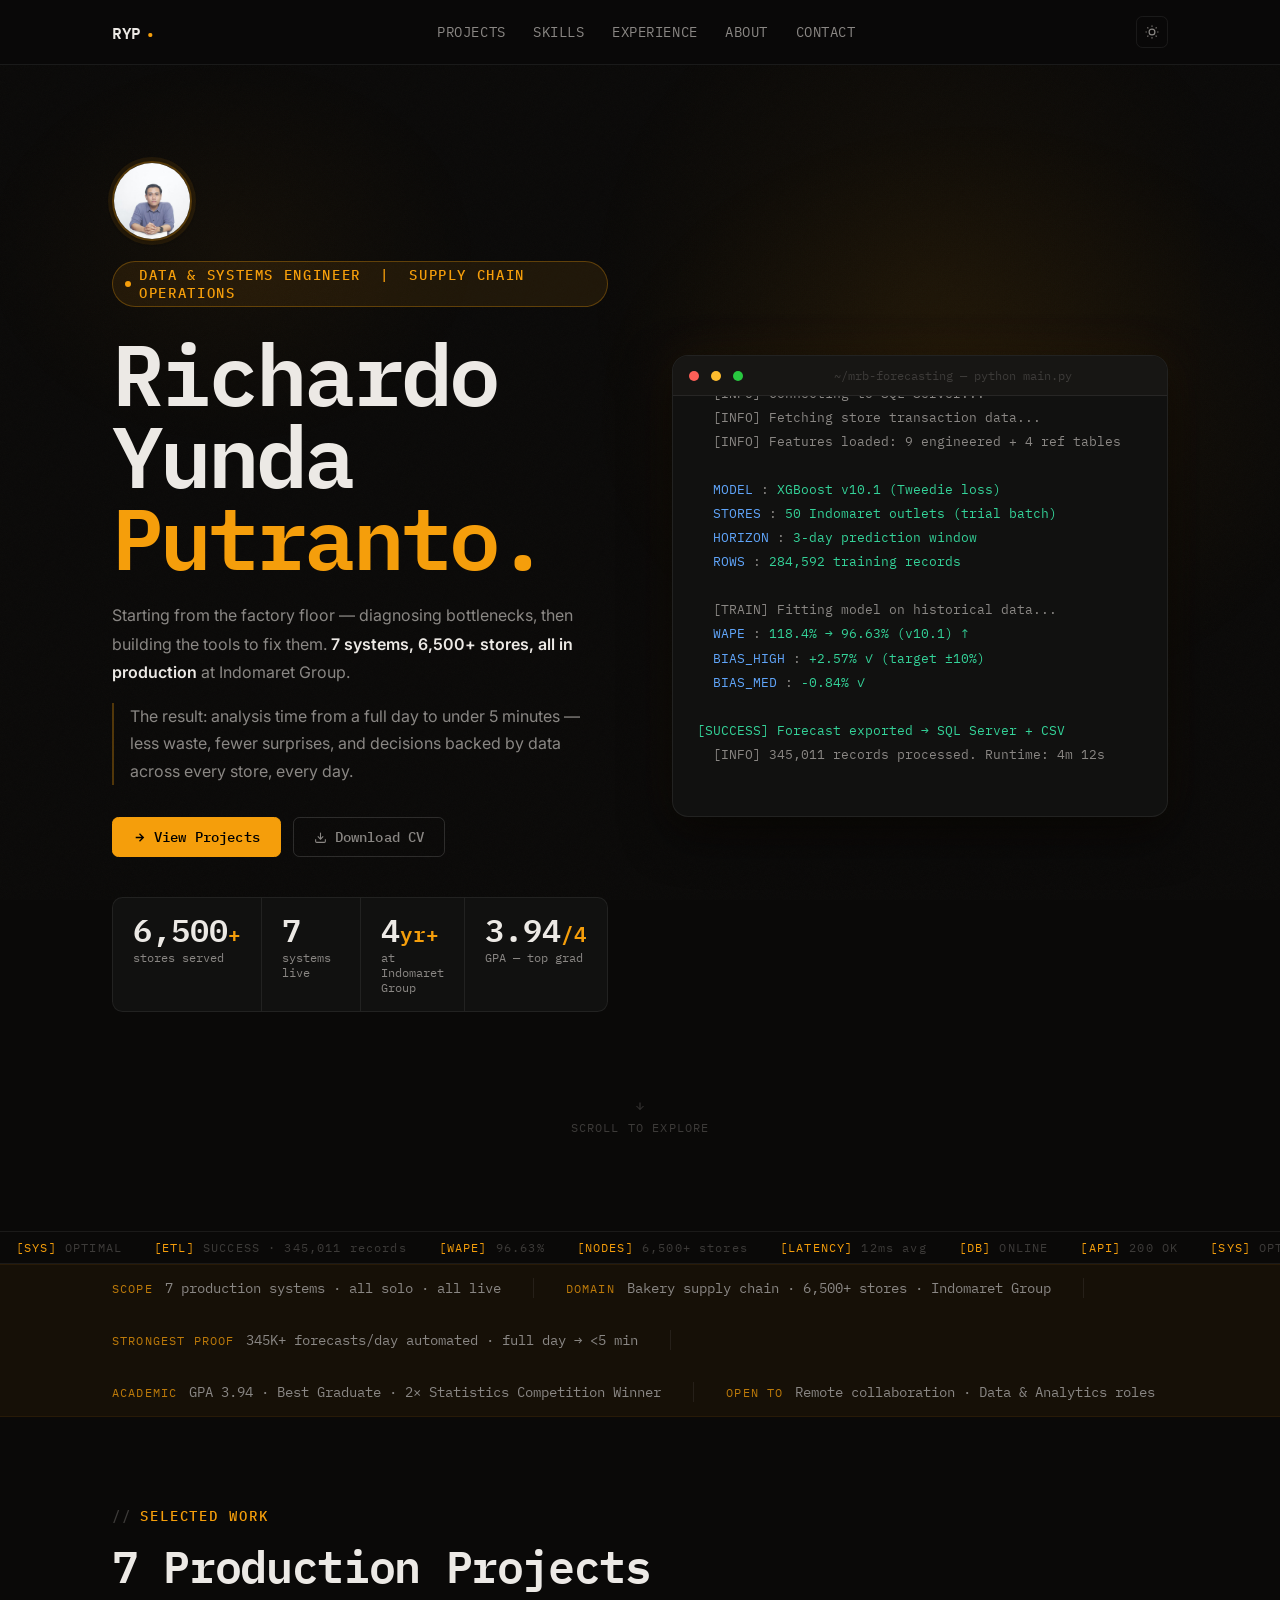
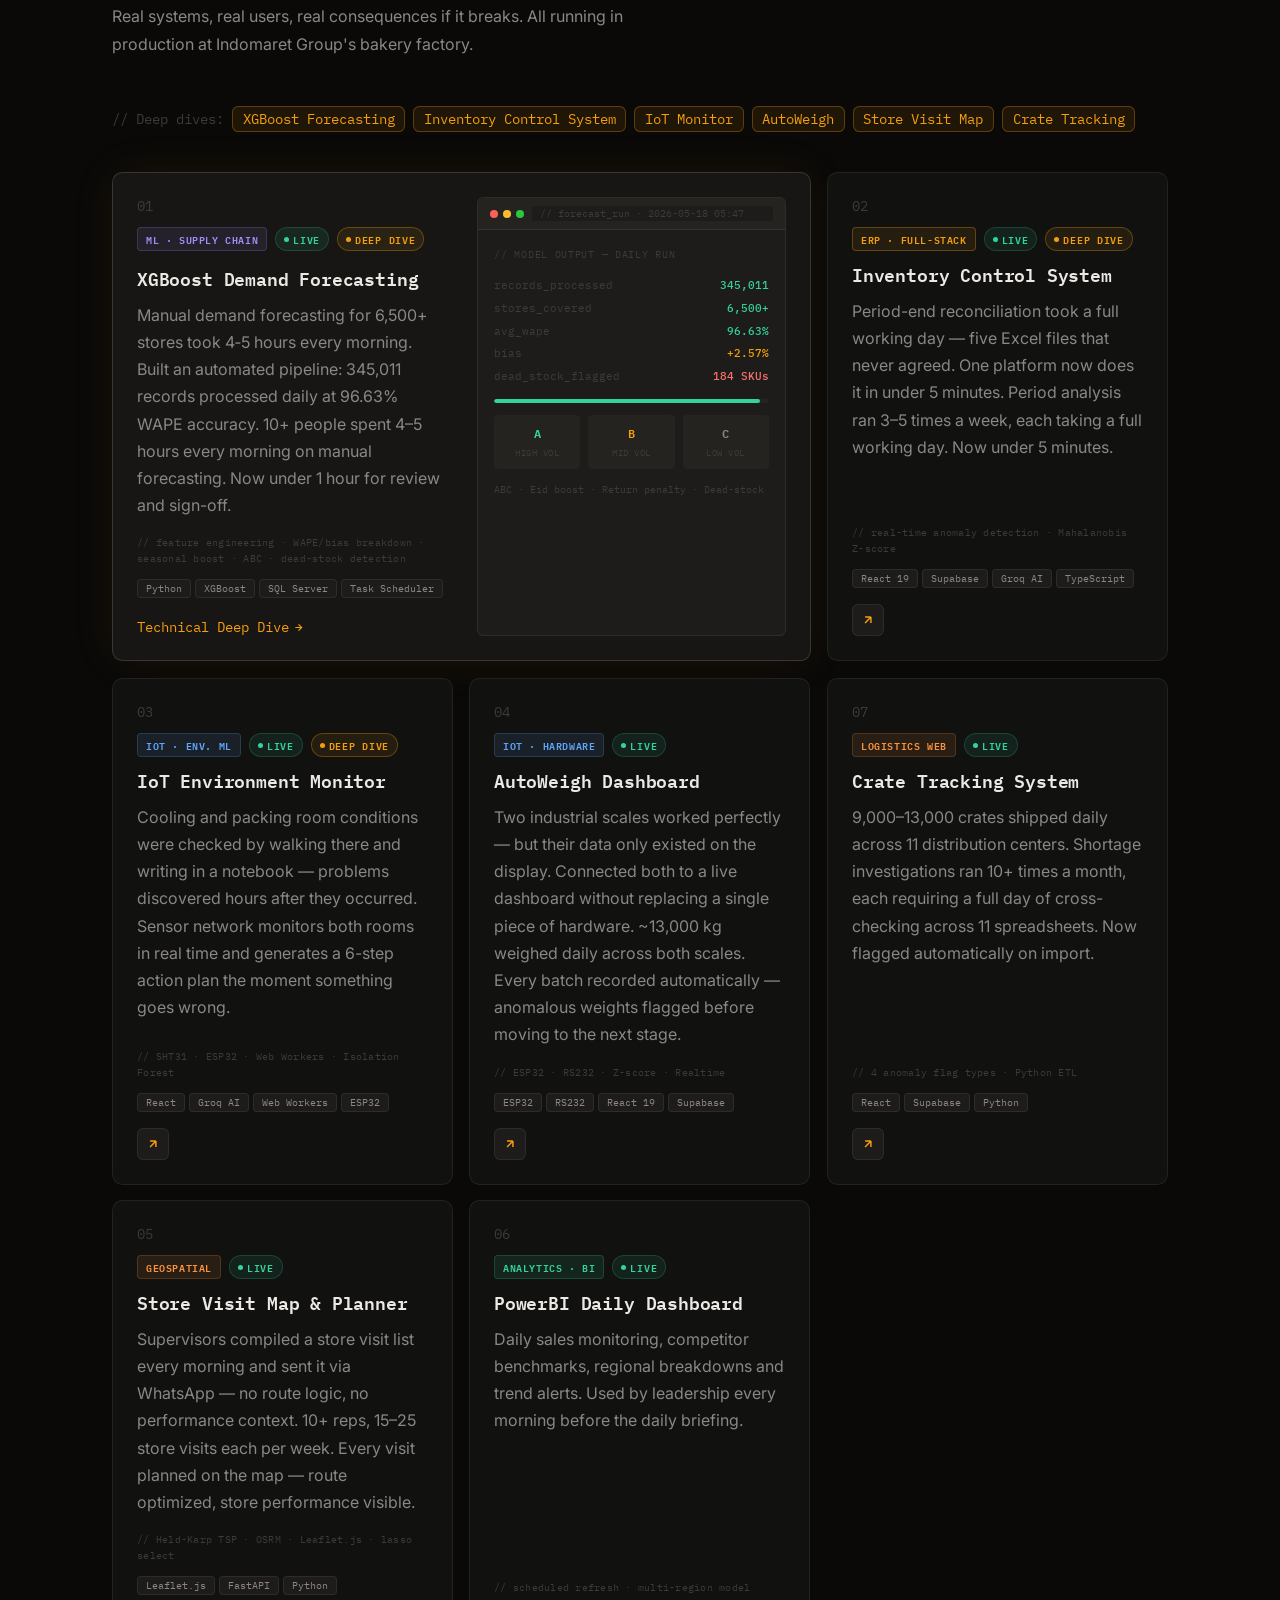
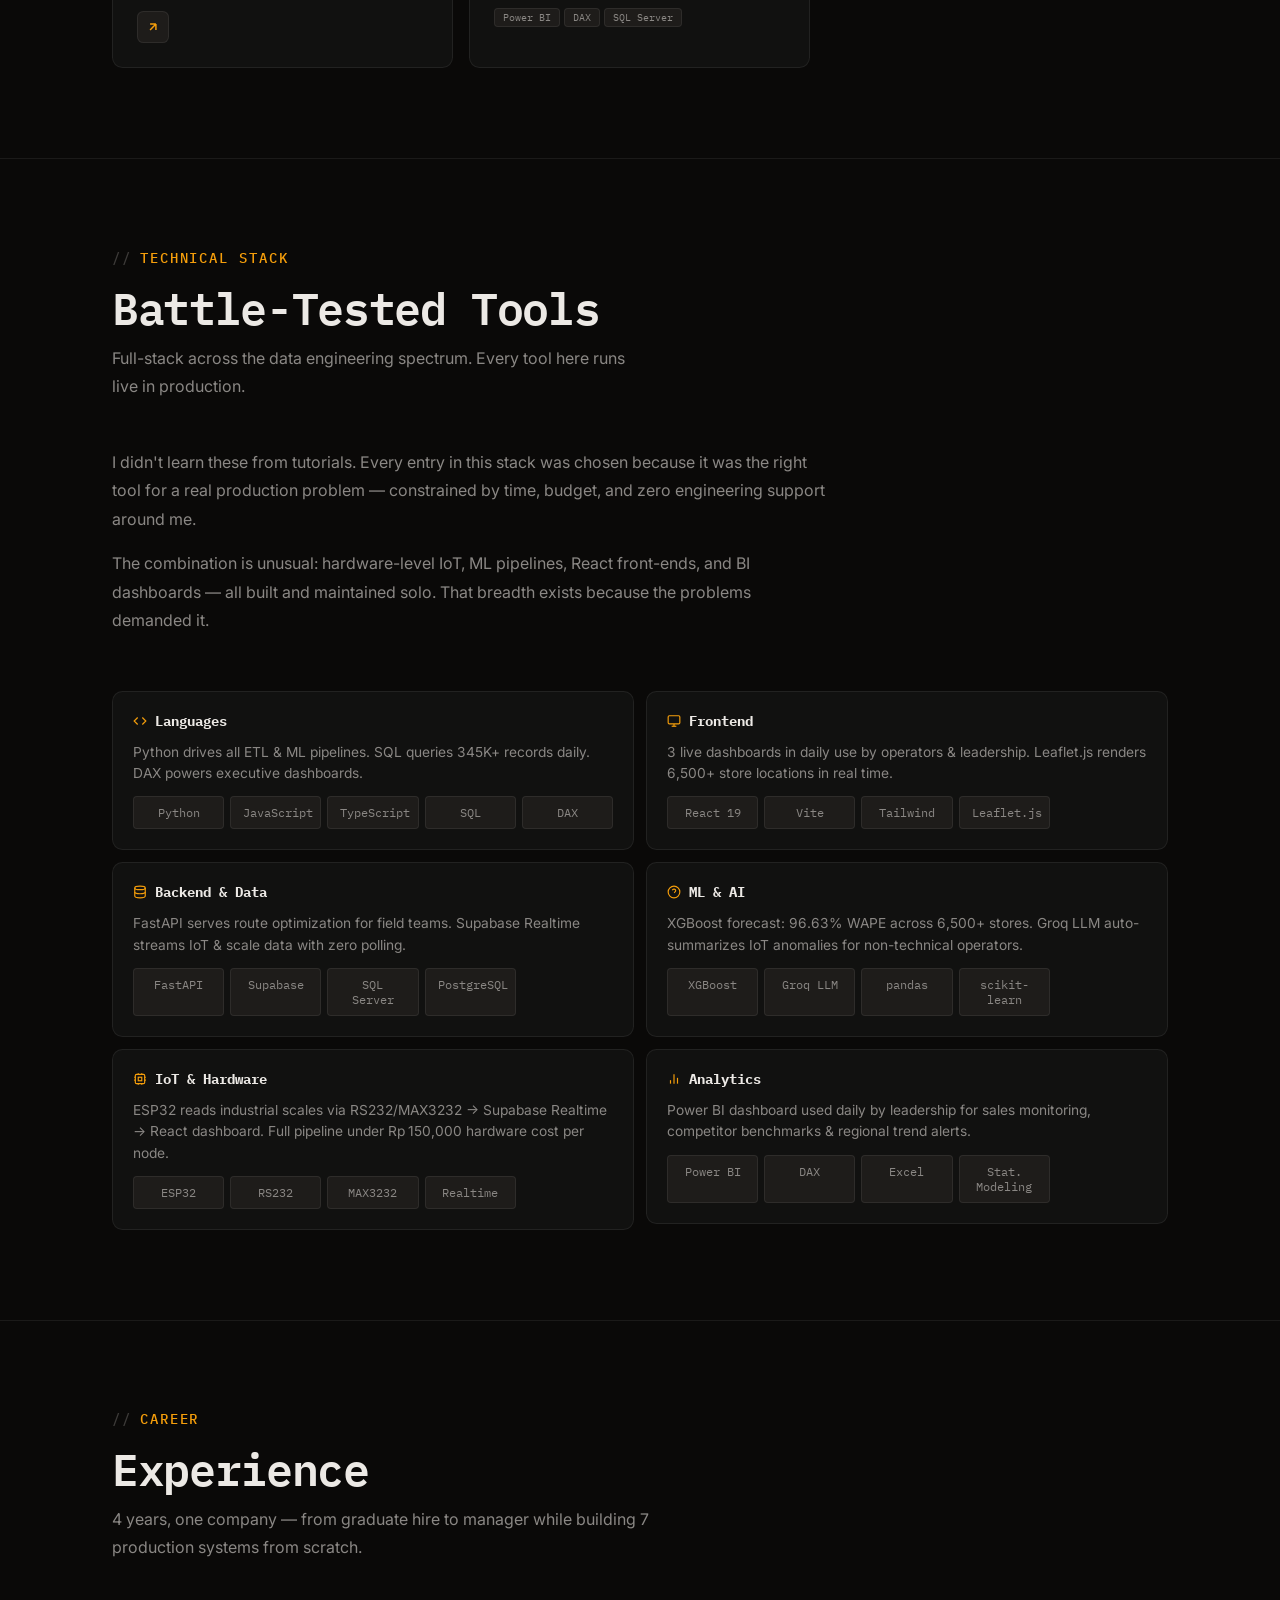
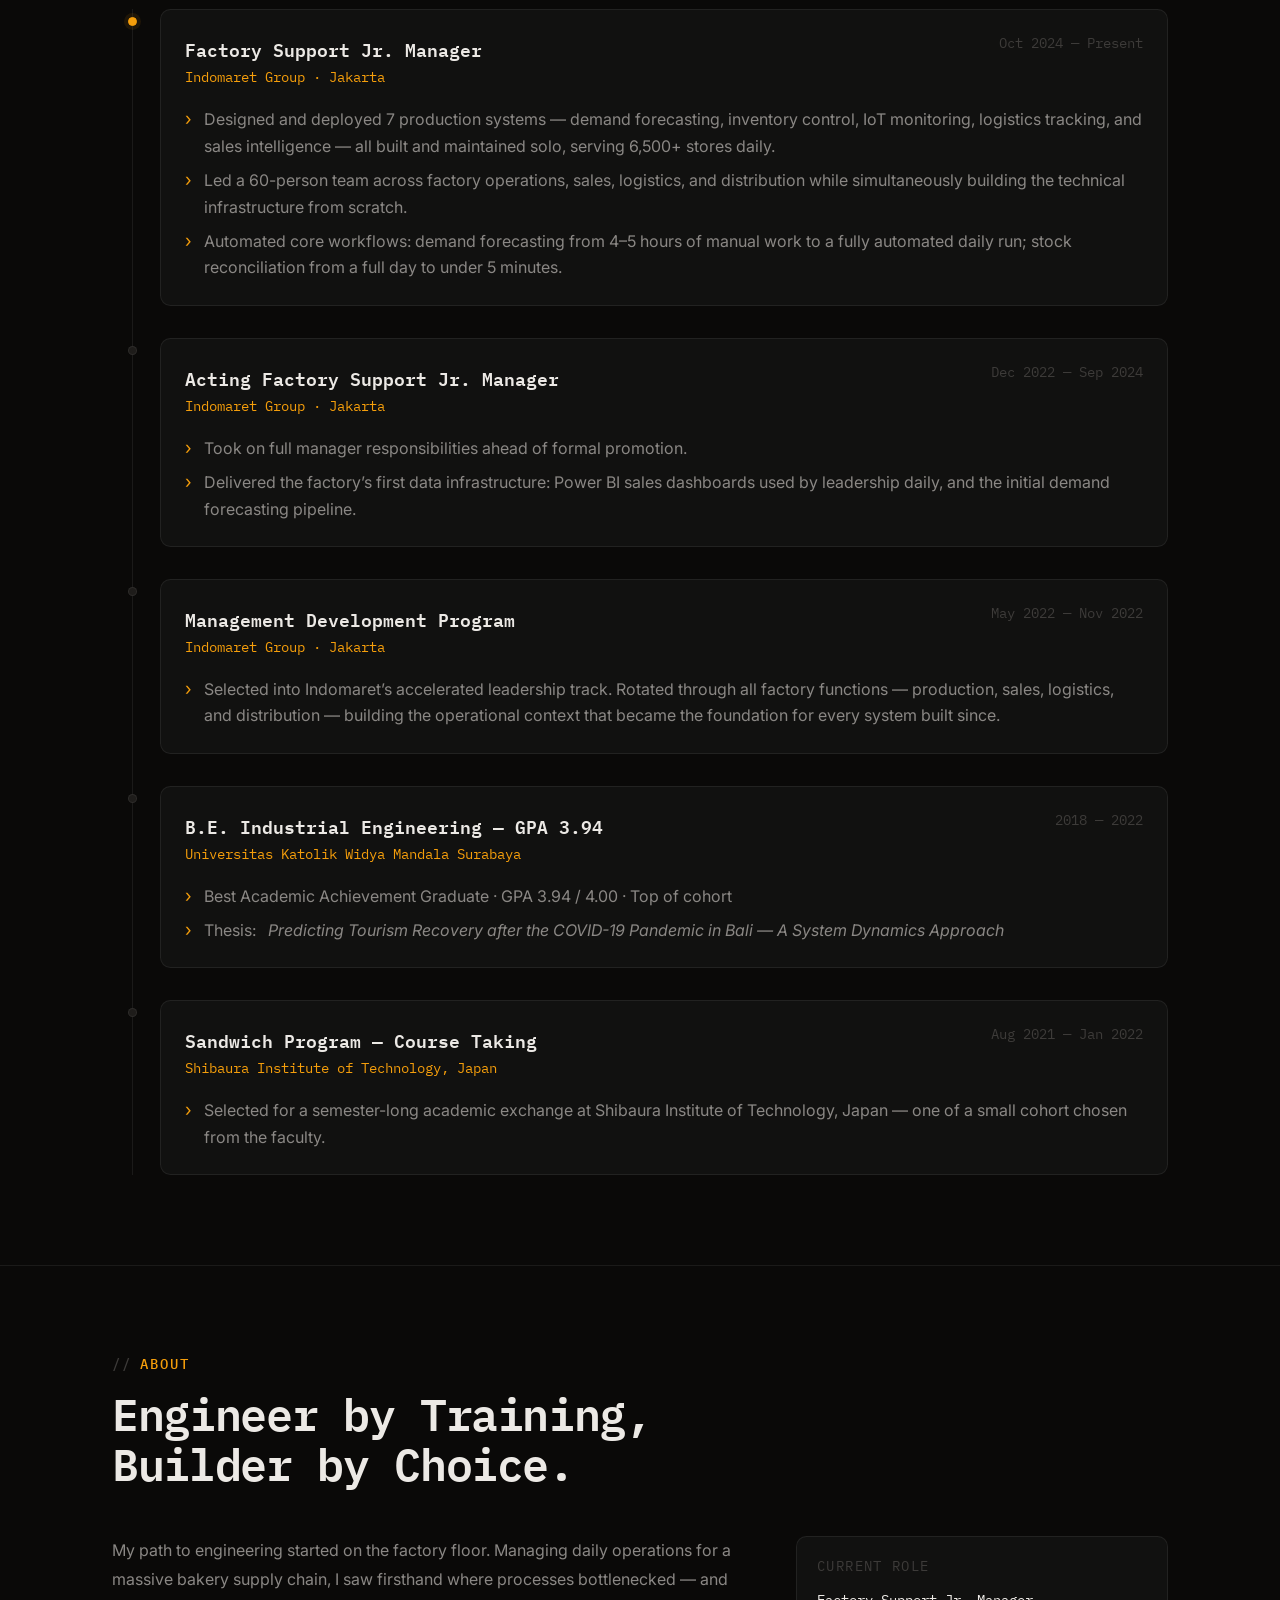
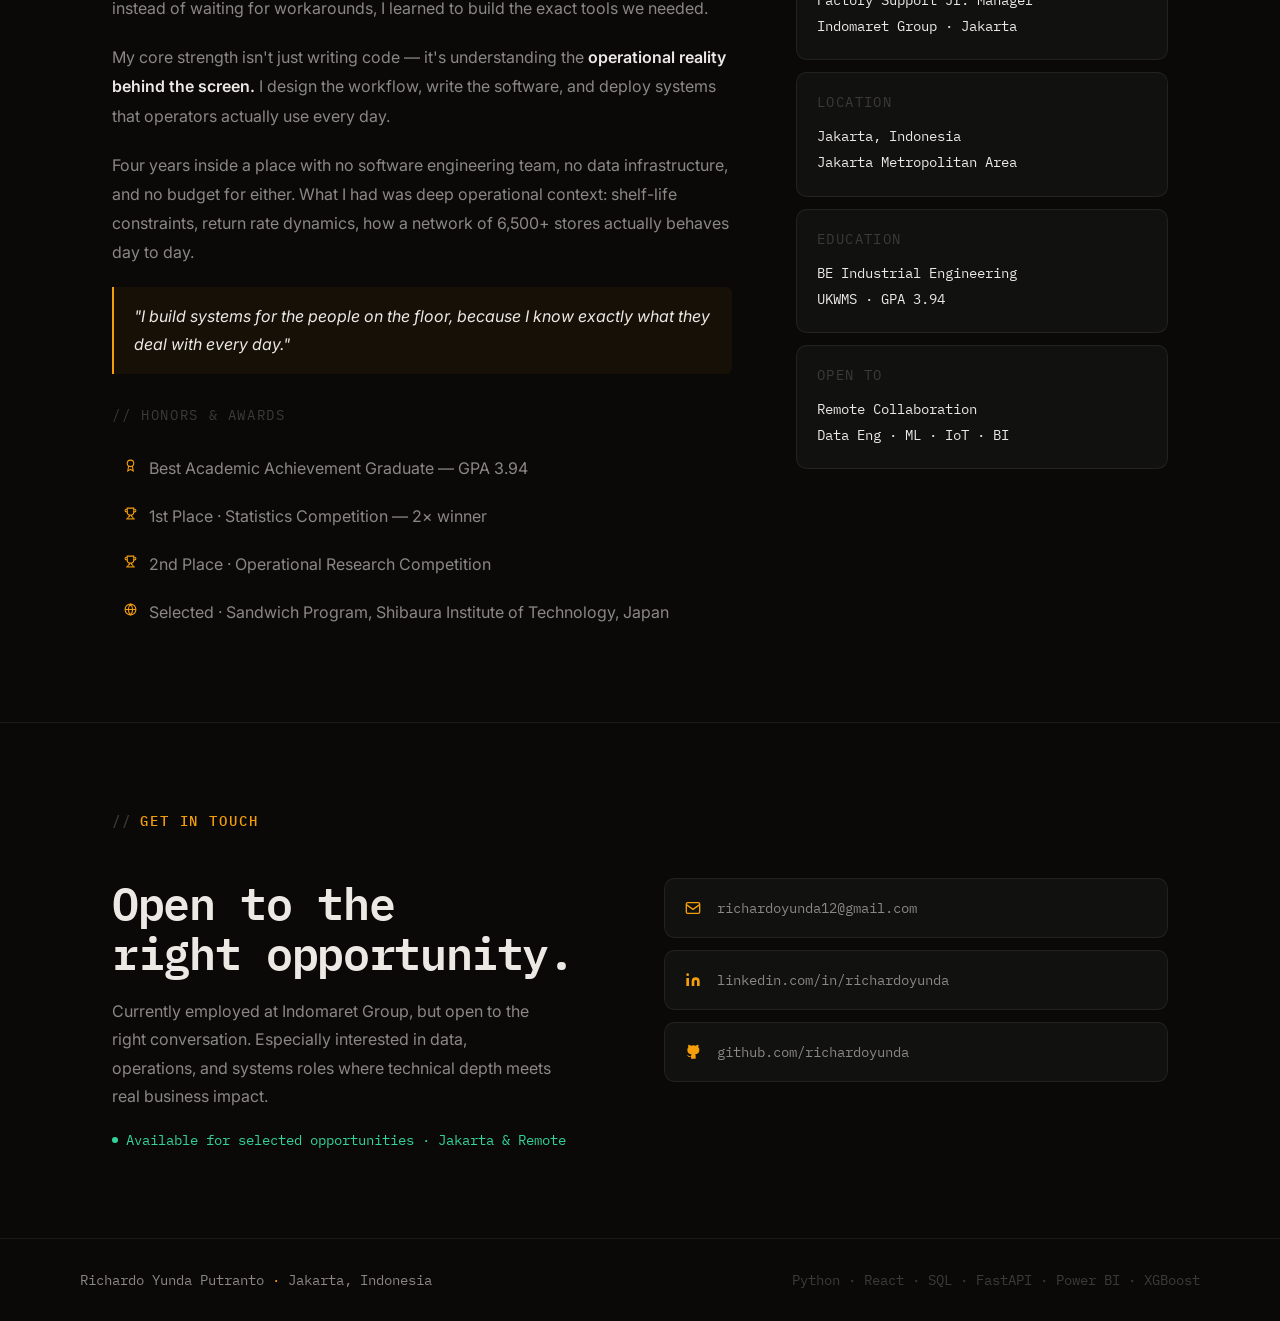
==== commit 7c76796a: "Fix XGBoost impact: remove overclaim 'now zero' 'Now zero' → 'Now under 1 hour for review and sign-o" ====
--- a/index.html
+++ b/index.html
@@ -570,7 +570,7 @@
               <span class="sdeep"><span class="dot"></span>DEEP DIVE</span>
             </div>
             <h3 class="ct">XGBoost Demand Forecasting</h3>
-            <p class="cs">Manual demand forecasting for 6,500+ stores took 4‑5 hours every morning. Built an automated pipeline: 345,011 records processed daily at 96.63% WAPE accuracy. 10+ people spent 4–5 hours every morning on manual forecasting. Now zero.</p>
+            <p class="cs">Manual demand forecasting for 6,500+ stores took 4‑5 hours every morning. Built an automated pipeline: 345,011 records processed daily at 96.63% WAPE accuracy. 10+ people spent 4–5 hours every morning on manual forecasting. Now under 1 hour for review and sign-off.</p>
             <p class="ch">// feature engineering &middot; WAPE/bias breakdown &middot; seasonal boost &middot; ABC &middot; dead-stock detection</p>
             <div class="chips" style="margin-bottom:var(--sp5);"><span>Python</span><span>XGBoost</span><span>SQL Server</span><span>Task Scheduler</span></div>
             <a href="project-xgboost.html" class="proj-link">
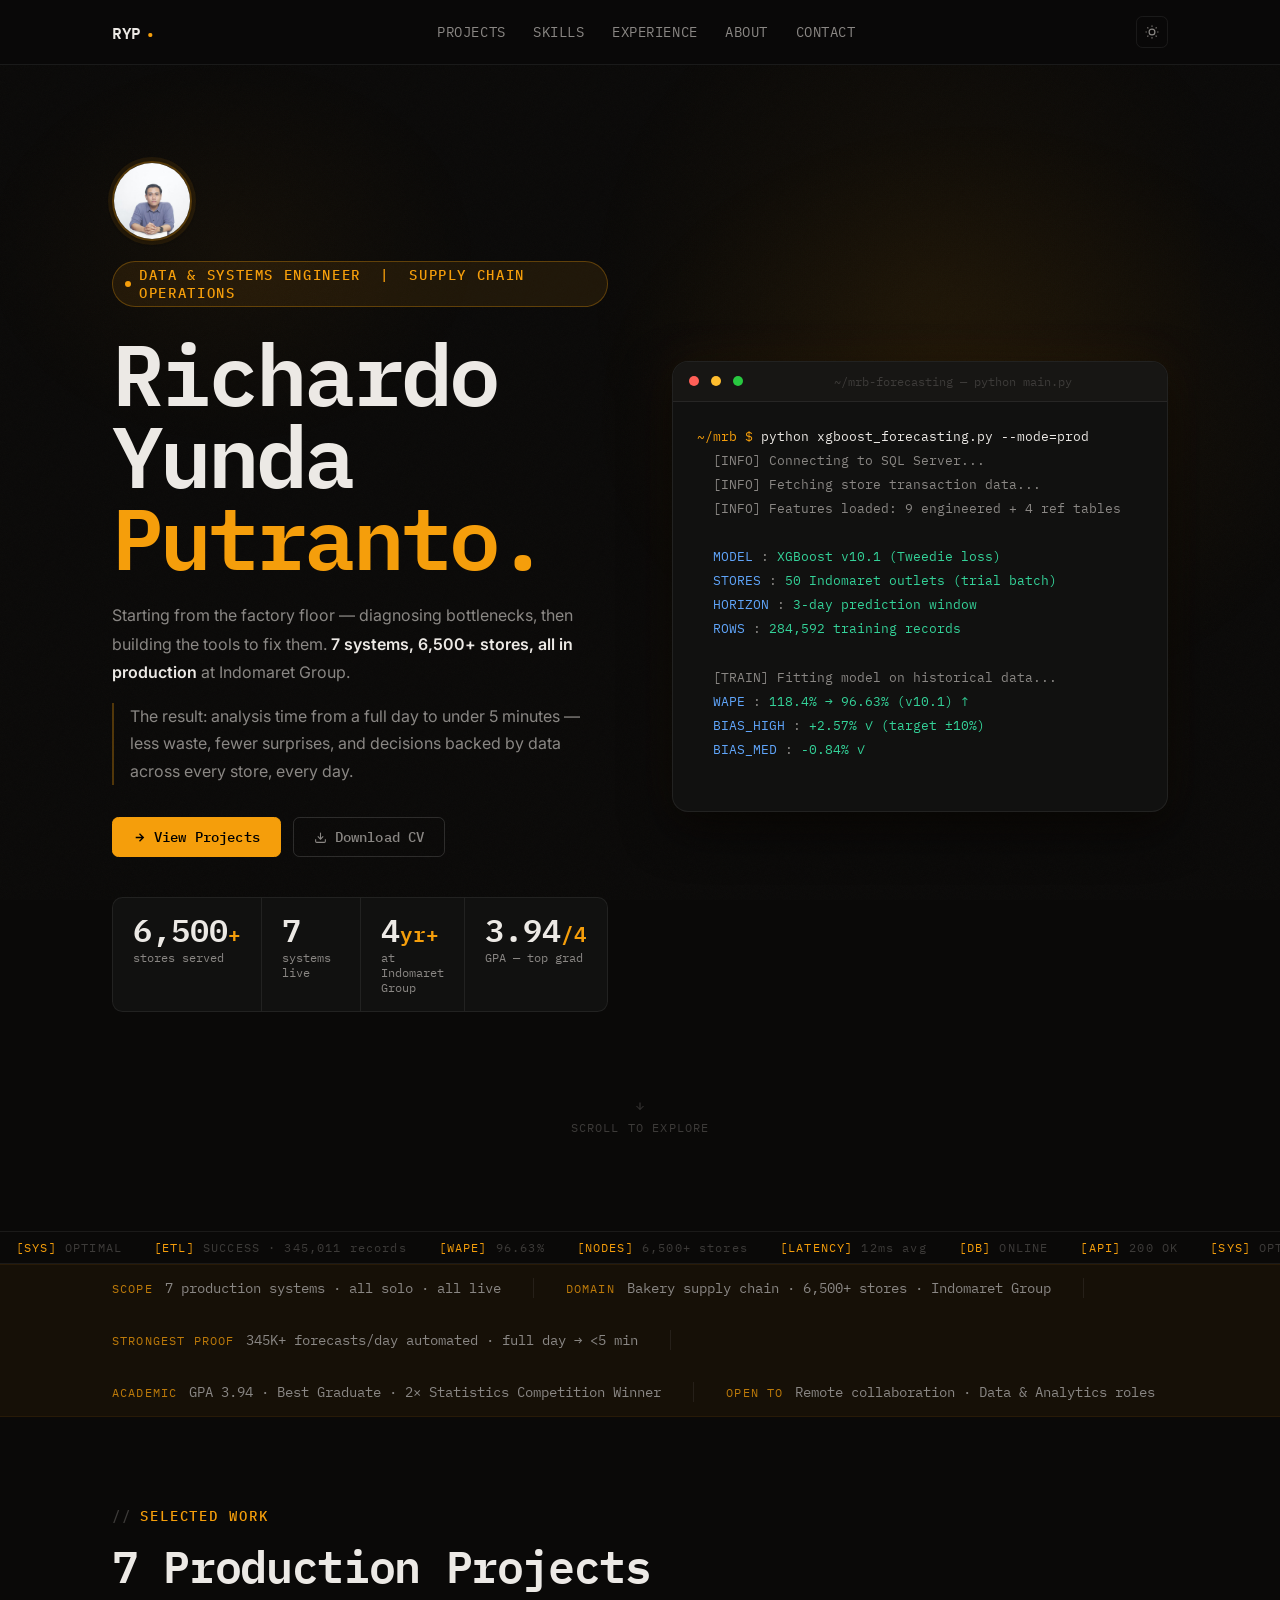
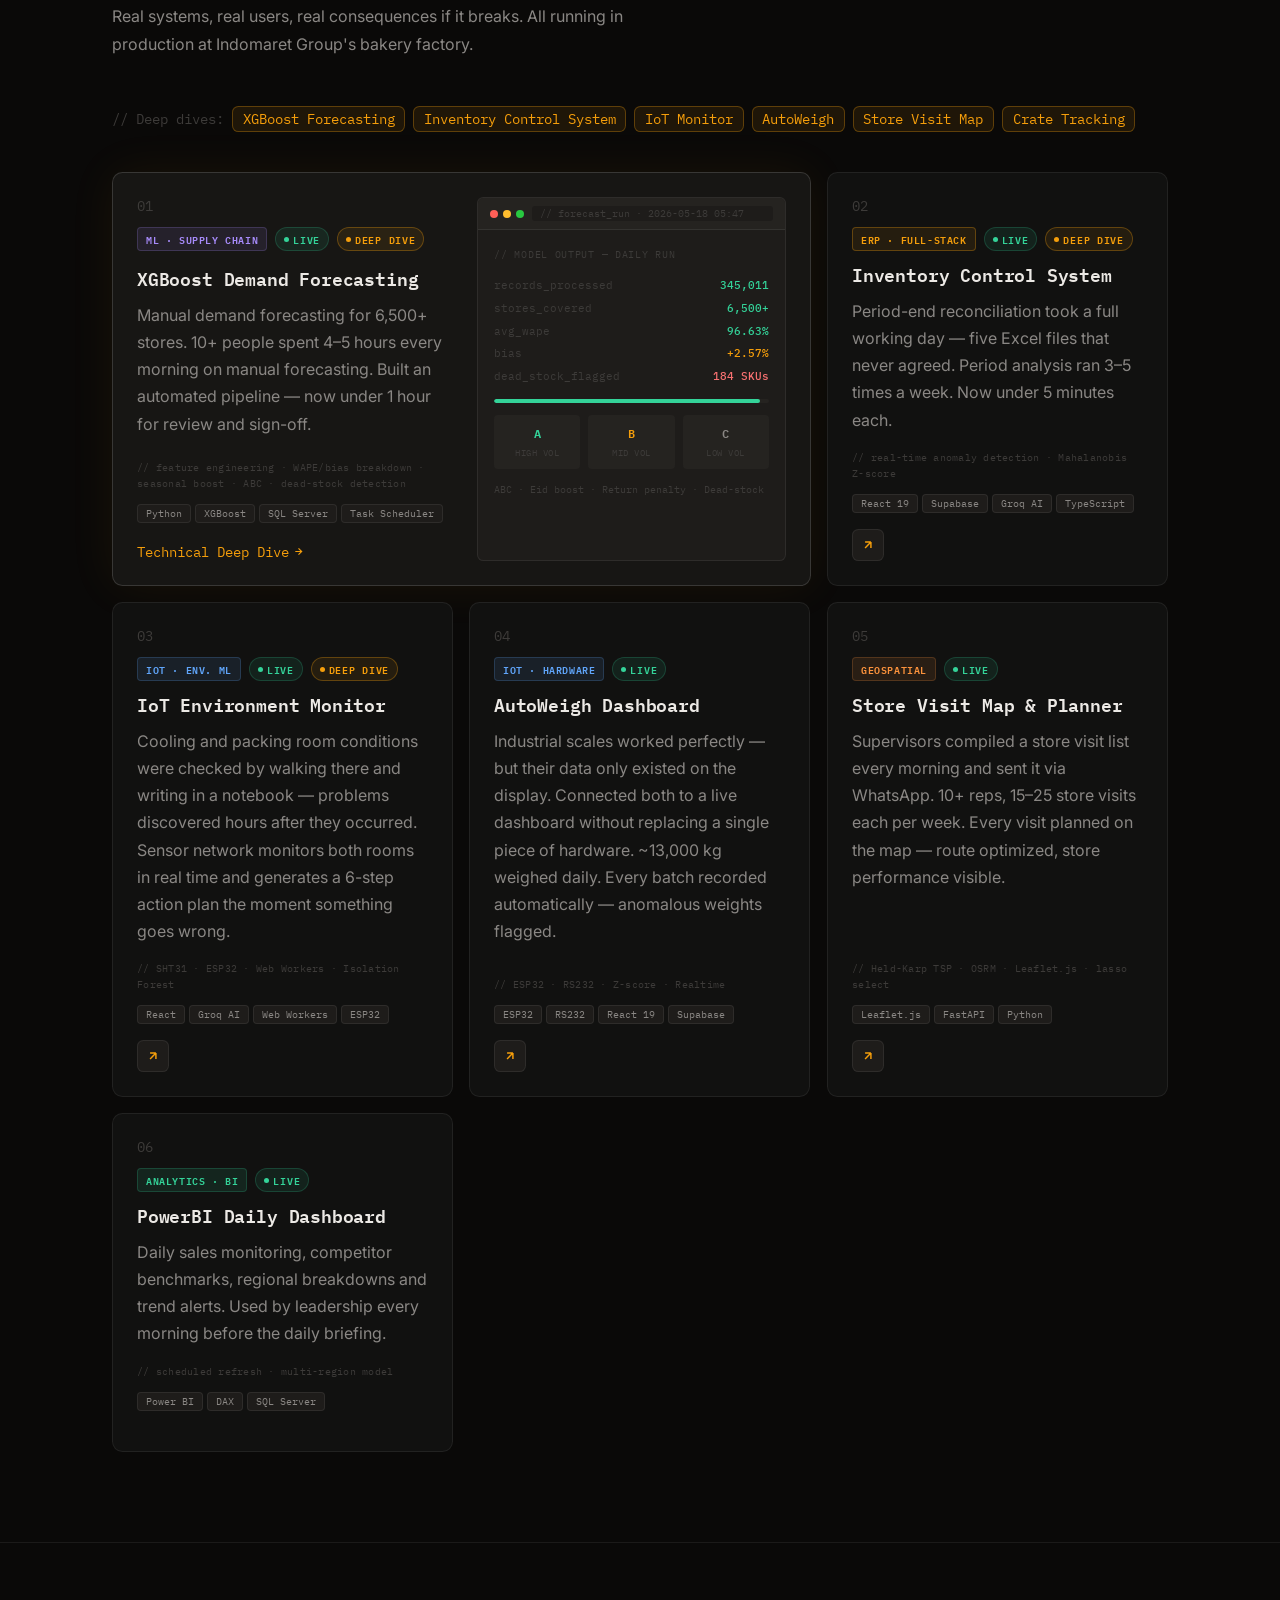
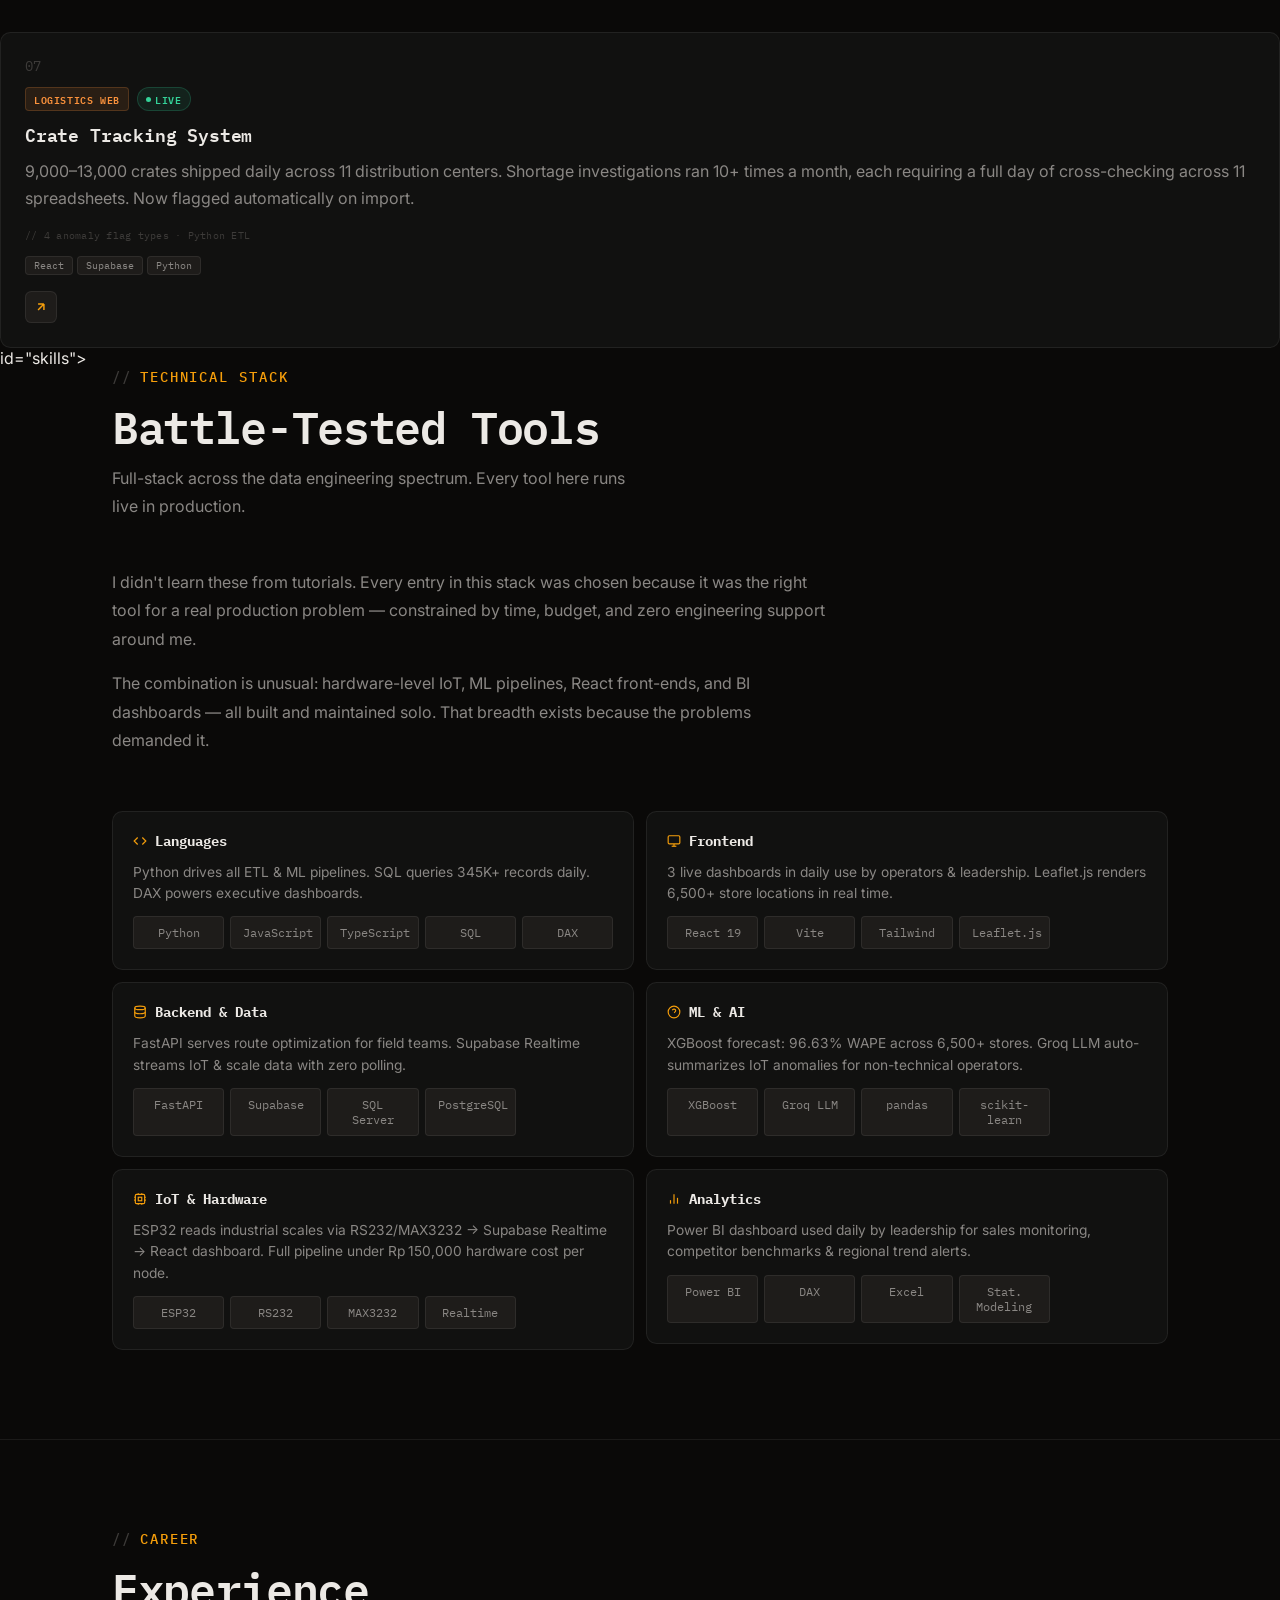
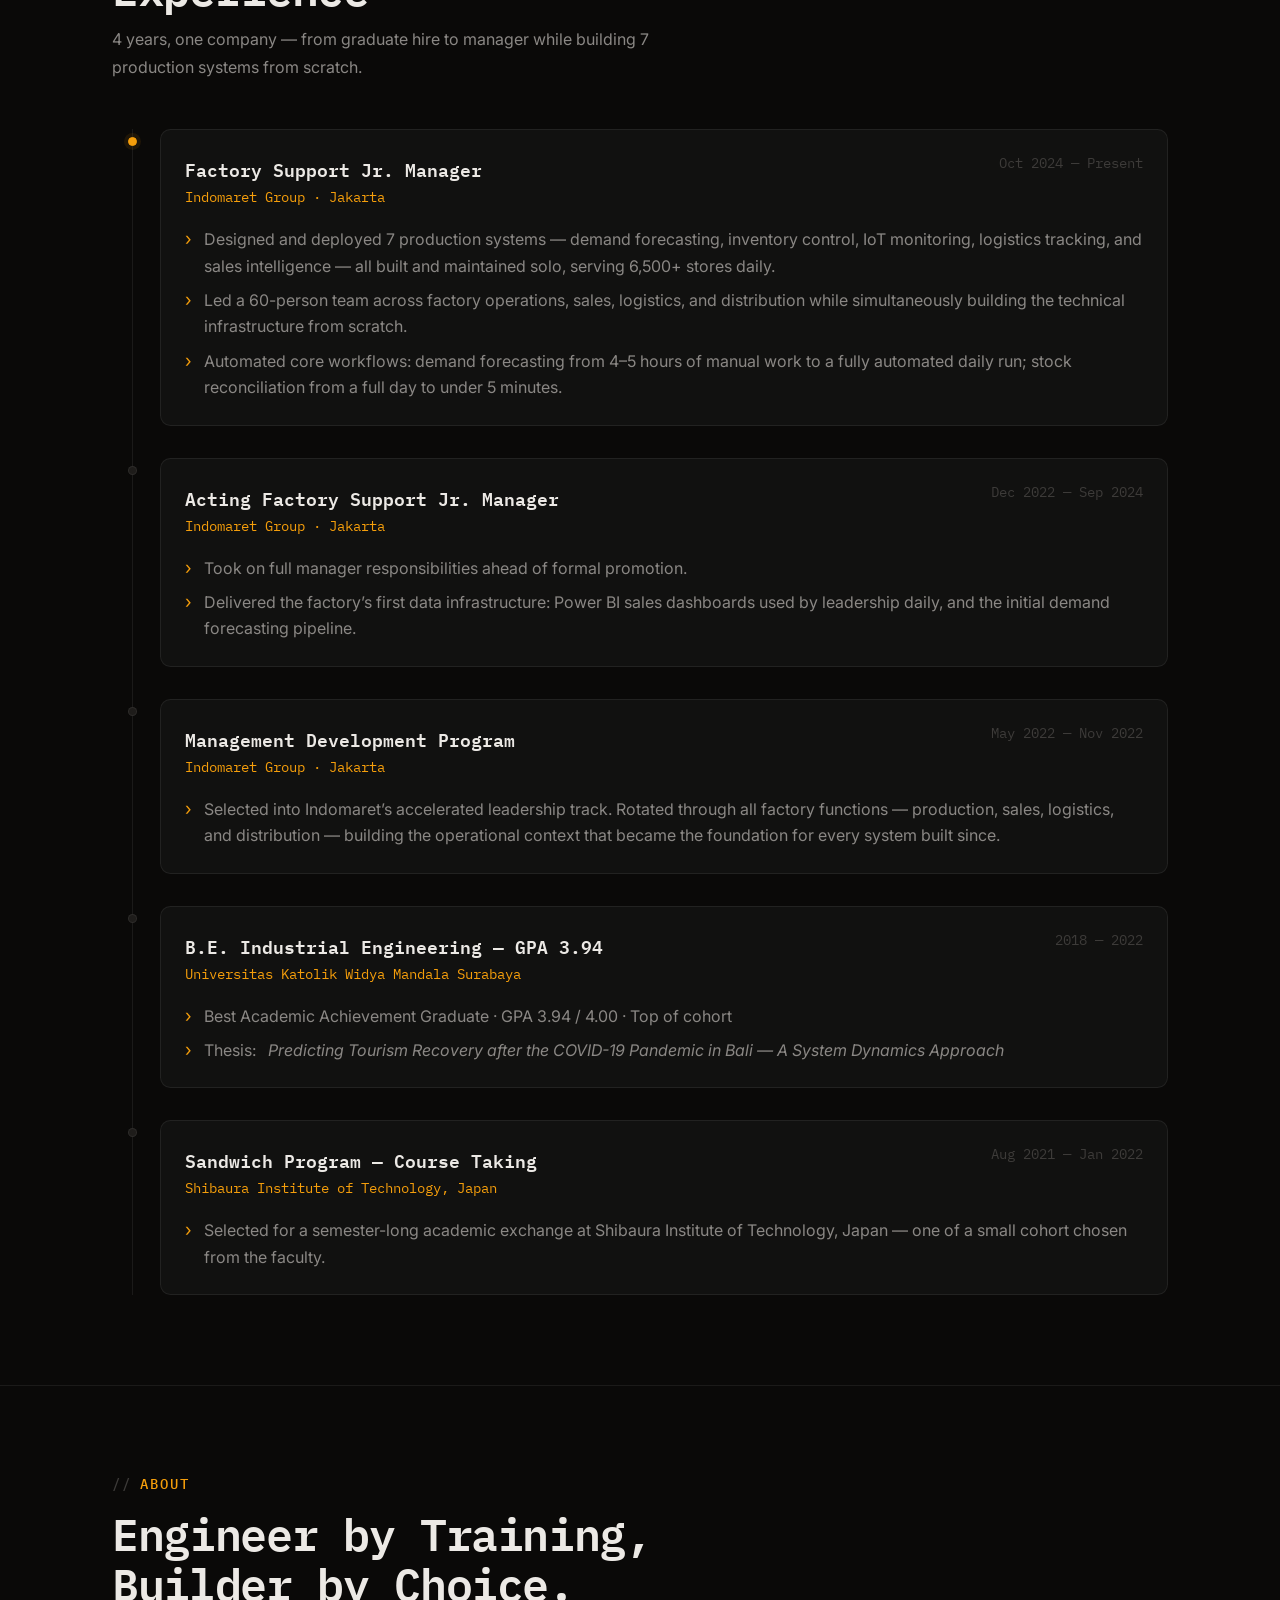
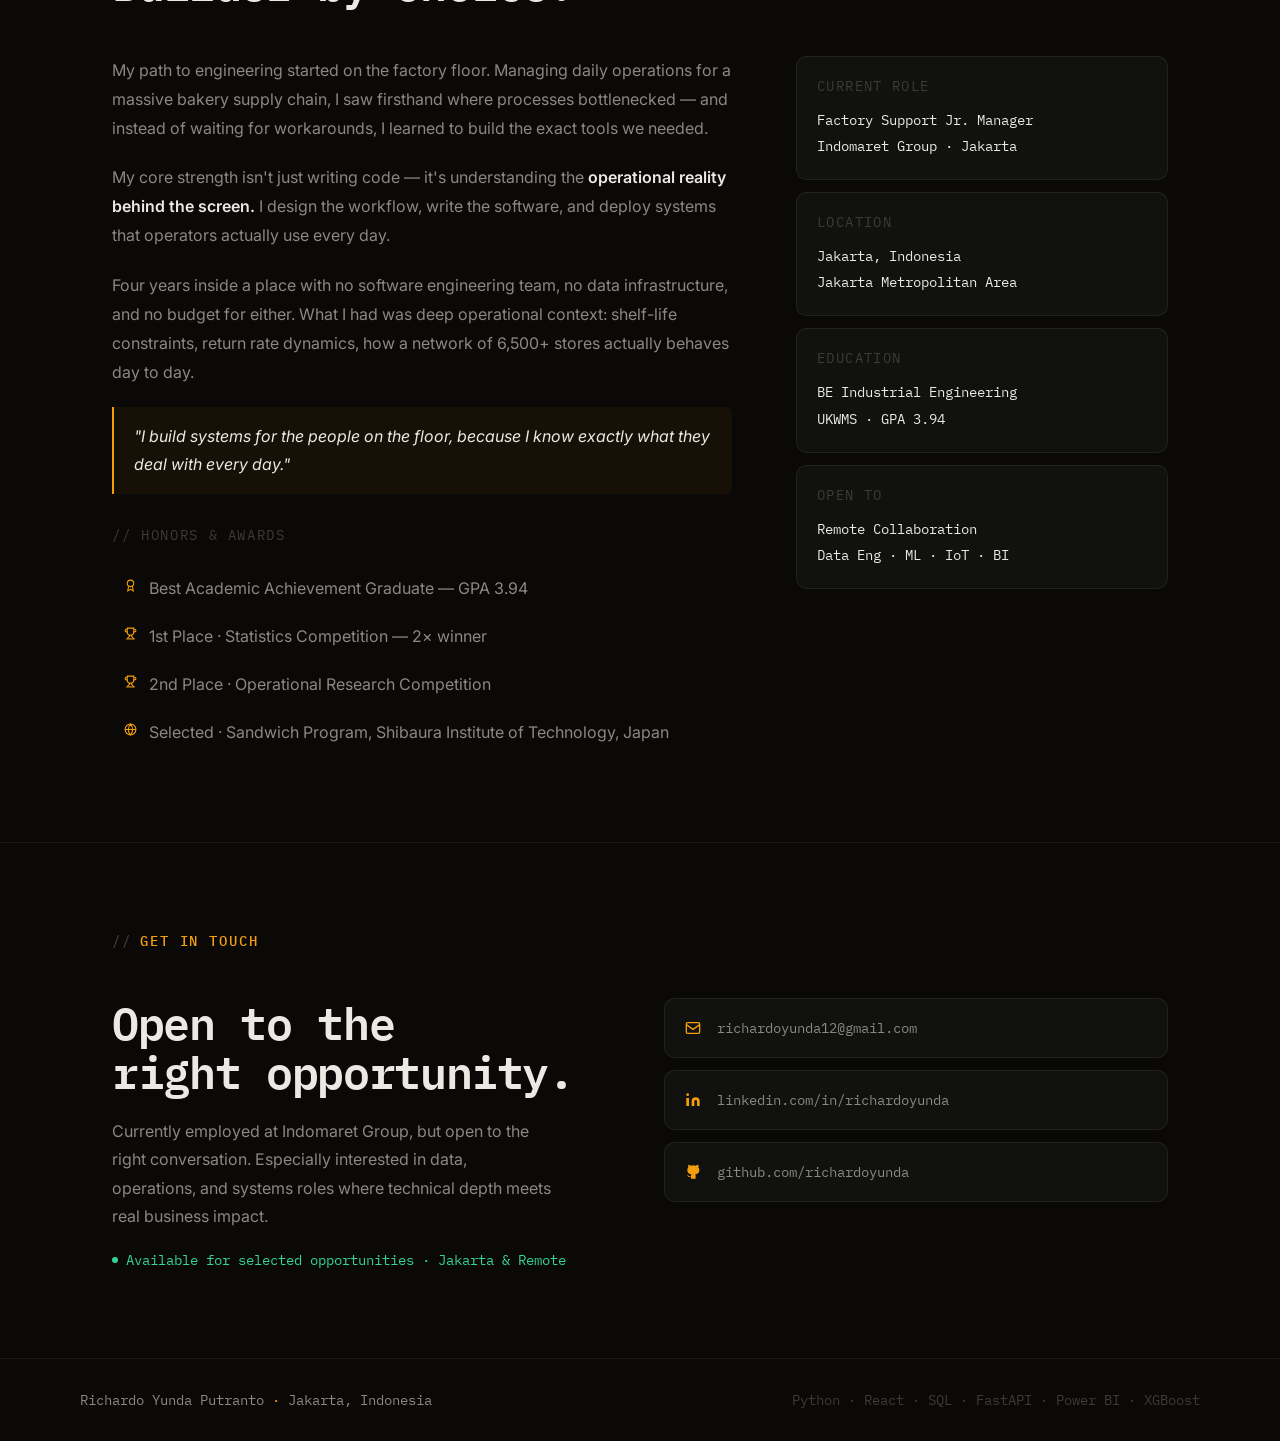
==== commit 4fbff26e: "Fix: card order (Krat to position 7) + sync cs content with CV Card order: 01 XGB > 02 ICS > 03 IoT " ====
--- a/index.html
+++ b/index.html
@@ -570,7 +570,7 @@
               <span class="sdeep"><span class="dot"></span>DEEP DIVE</span>
             </div>
             <h3 class="ct">XGBoost Demand Forecasting</h3>
-            <p class="cs">Manual demand forecasting for 6,500+ stores took 4‑5 hours every morning. Built an automated pipeline: 345,011 records processed daily at 96.63% WAPE accuracy. 10+ people spent 4–5 hours every morning on manual forecasting. Now under 1 hour for review and sign-off.</p>
+            <p class="cs">Manual demand forecasting for 6,500+ stores. 10+ people spent 4–5 hours every morning on manual forecasting. Built an automated pipeline — now under 1 hour for review and sign-off.</p>
             <p class="ch">// feature engineering &middot; WAPE/bias breakdown &middot; seasonal boost &middot; ABC &middot; dead-stock detection</p>
             <div class="chips" style="margin-bottom:var(--sp5);"><span>Python</span><span>XGBoost</span><span>SQL Server</span><span>Task Scheduler</span></div>
             <a href="project-xgboost.html" class="proj-link">
@@ -613,7 +613,7 @@
             <span class="sdeep"><span class="dot"></span>DEEP DIVE</span>
           </div>
           <h3 class="ct">Inventory Control System</h3>
-          <p class="cs">Period-end reconciliation took a full working day — five Excel files that never agreed. One platform now does it in under 5 minutes. Period analysis ran 3–5 times a week, each taking a full working day. Now under 5 minutes.</p>
+          <p class="cs">Period-end reconciliation took a full working day — five Excel files that never agreed. Period analysis ran 3–5 times a week. Now under 5 minutes each.</p>
           <p class="ch">// real-time anomaly detection &middot; Mahalanobis Z-score</p>
           <div class="chips" style="margin-bottom:var(--sp4);"><span>React 19</span><span>Supabase</span><span>Groq AI</span><span>TypeScript</span></div>
           <a href="ics-case-study.html" class="clink-btn" aria-label="View case study">
@@ -652,29 +652,10 @@
             <span class="slive"><span class="dot"></span>LIVE</span>
           </div>
           <h3 class="ct">AutoWeigh Dashboard</h3>
-          <p class="cs">Two industrial scales worked perfectly — but their data only existed on the display. Connected both to a live dashboard without replacing a single piece of hardware. ~13,000 kg weighed daily across both scales. Every batch recorded automatically — anomalous weights flagged before moving to the next stage.</p>
+          <p class="cs">Industrial scales worked perfectly — but their data only existed on the display. Connected both to a live dashboard without replacing a single piece of hardware. ~13,000 kg weighed daily. Every batch recorded automatically — anomalous weights flagged.</p>
           <p class="ch">// ESP32 &middot; RS232 &middot; Z-score &middot; Realtime</p>
           <div class="chips" style="margin-bottom:var(--sp4);"><span>ESP32</span><span>RS232</span><span>React 19</span><span>Supabase</span></div>
           <a href="autoweigh-case-study.html" class="clink-btn" aria-label="View case study">
-            <svg width="14" height="14" viewBox="0 0 24 24" fill="none" stroke="currentColor" stroke-width="2.5"><path d="M7 17L17 7M17 7H7M17 7v10"/></svg>
-          </a>
-        </div>
-      </div>
-
-      <!-- 07 Crate -->
-      <div class="card card-sm reveal d1">
-        <div class="glare-c"><div class="glare"></div></div>
-        <div class="ci">
-          <div class="cn">07</div>
-          <div style="display:flex;gap:var(--sp2);flex-wrap:wrap;margin-bottom:var(--sp3);">
-            <span class="badge bweb">Logistics Web</span>
-            <span class="slive"><span class="dot"></span>LIVE</span>
-          </div>
-          <h3 class="ct">Crate Tracking System</h3>
-          <p class="cs">9,000–13,000 crates shipped daily across 11 distribution centers. Shortage investigations ran 10+ times a month, each requiring a full day of cross-checking across 11 spreadsheets. Now flagged automatically on import.</p>
-          <p class="ch">// 4 anomaly flag types &middot; Python ETL</p>
-          <div class="chips" style="margin-bottom:var(--sp4);"><span>React</span><span>Supabase</span><span>Python</span></div>
-          <a href="krat-case-study.html" class="clink-btn" aria-label="View case study">
             <svg width="14" height="14" viewBox="0 0 24 24" fill="none" stroke="currentColor" stroke-width="2.5"><path d="M7 17L17 7M17 7H7M17 7v10"/></svg>
           </a>
         </div>
@@ -690,7 +671,7 @@
             <span class="slive"><span class="dot"></span>LIVE</span>
           </div>
           <h3 class="ct">Store Visit Map &amp; Planner</h3>
-          <p class="cs">Supervisors compiled a store visit list every morning and sent it via WhatsApp — no route logic, no performance context. 10+ reps, 15–25 store visits each per week. Every visit planned on the map — route optimized, store performance visible.</p>
+          <p class="cs">Supervisors compiled a store visit list every morning and sent it via WhatsApp. 10+ reps, 15–25 store visits each per week. Every visit planned on the map — route optimized, store performance visible.</p>
           <p class="ch">// Held-Karp TSP &middot; OSRM &middot; Leaflet.js &middot; lasso select</p>
           <div class="chips" style="margin-bottom:var(--sp4);"><span>Leaflet.js</span><span>FastAPI</span><span>Python</span></div>
           <a href="map-case-study.html" class="clink-btn" aria-label="View case study">
@@ -722,7 +703,26 @@
 <hr style="border:none;border-top:1px solid var(--bd);"/>
 
 <!-- SKILLS -->
-<section id="skills">
+<section <!-- 07 Crate -->
+      <div class="card card-sm reveal d1">
+        <div class="glare-c"><div class="glare"></div></div>
+        <div class="ci">
+          <div class="cn">07</div>
+          <div style="display:flex;gap:var(--sp2);flex-wrap:wrap;margin-bottom:var(--sp3);">
+            <span class="badge bweb">Logistics Web</span>
+            <span class="slive"><span class="dot"></span>LIVE</span>
+          </div>
+          <h3 class="ct">Crate Tracking System</h3>
+          <p class="cs">9,000–13,000 crates shipped daily across 11 distribution centers. Shortage investigations ran 10+ times a month, each requiring a full day of cross-checking across 11 spreadsheets. Now flagged automatically on import.</p>
+          <p class="ch">// 4 anomaly flag types &middot; Python ETL</p>
+          <div class="chips" style="margin-bottom:var(--sp4);"><span>React</span><span>Supabase</span><span>Python</span></div>
+          <a href="krat-case-study.html" class="clink-btn" aria-label="View case study">
+            <svg width="14" height="14" viewBox="0 0 24 24" fill="none" stroke="currentColor" stroke-width="2.5"><path d="M7 17L17 7M17 7H7M17 7v10"/></svg>
+          </a>
+        </div>
+      </div>
+
+      id="skills">
   <div class="container">
     <div class="sec-head reveal">
       <div class="sec-lbl">Technical Stack</div>
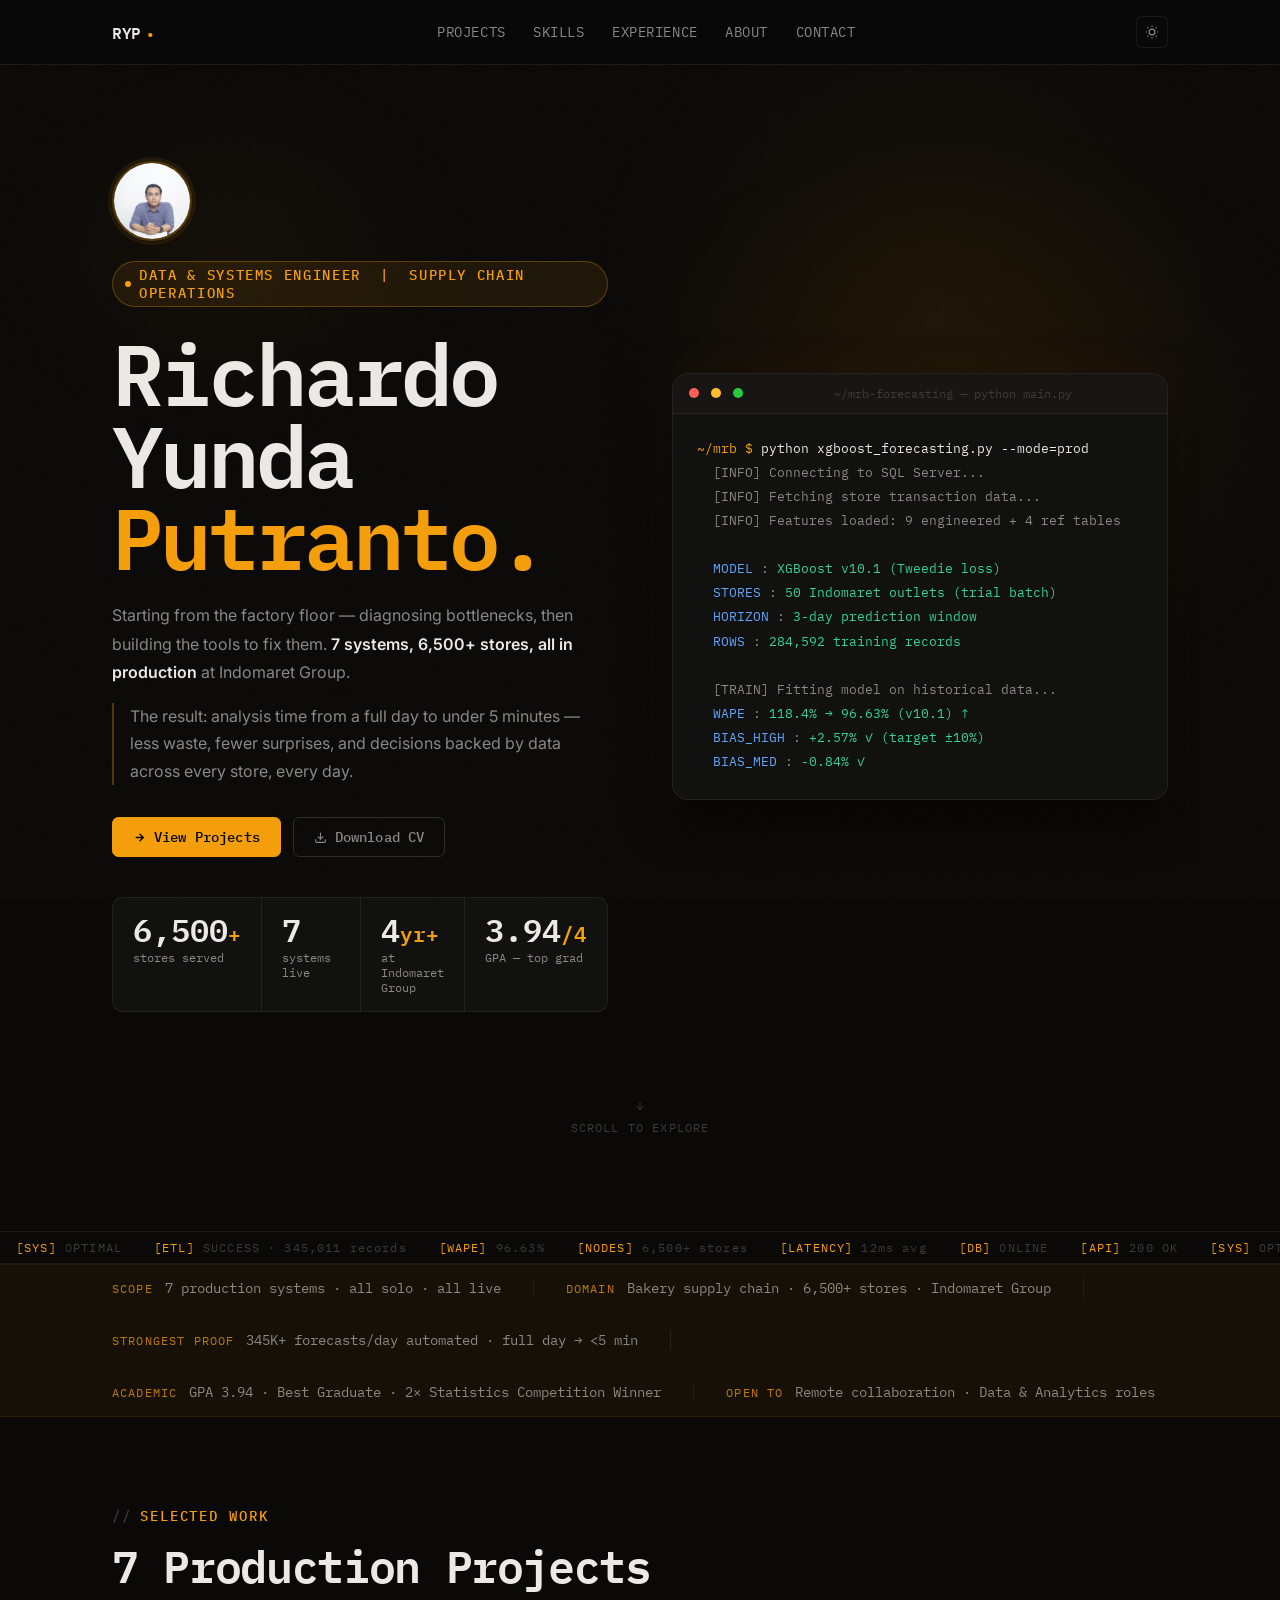
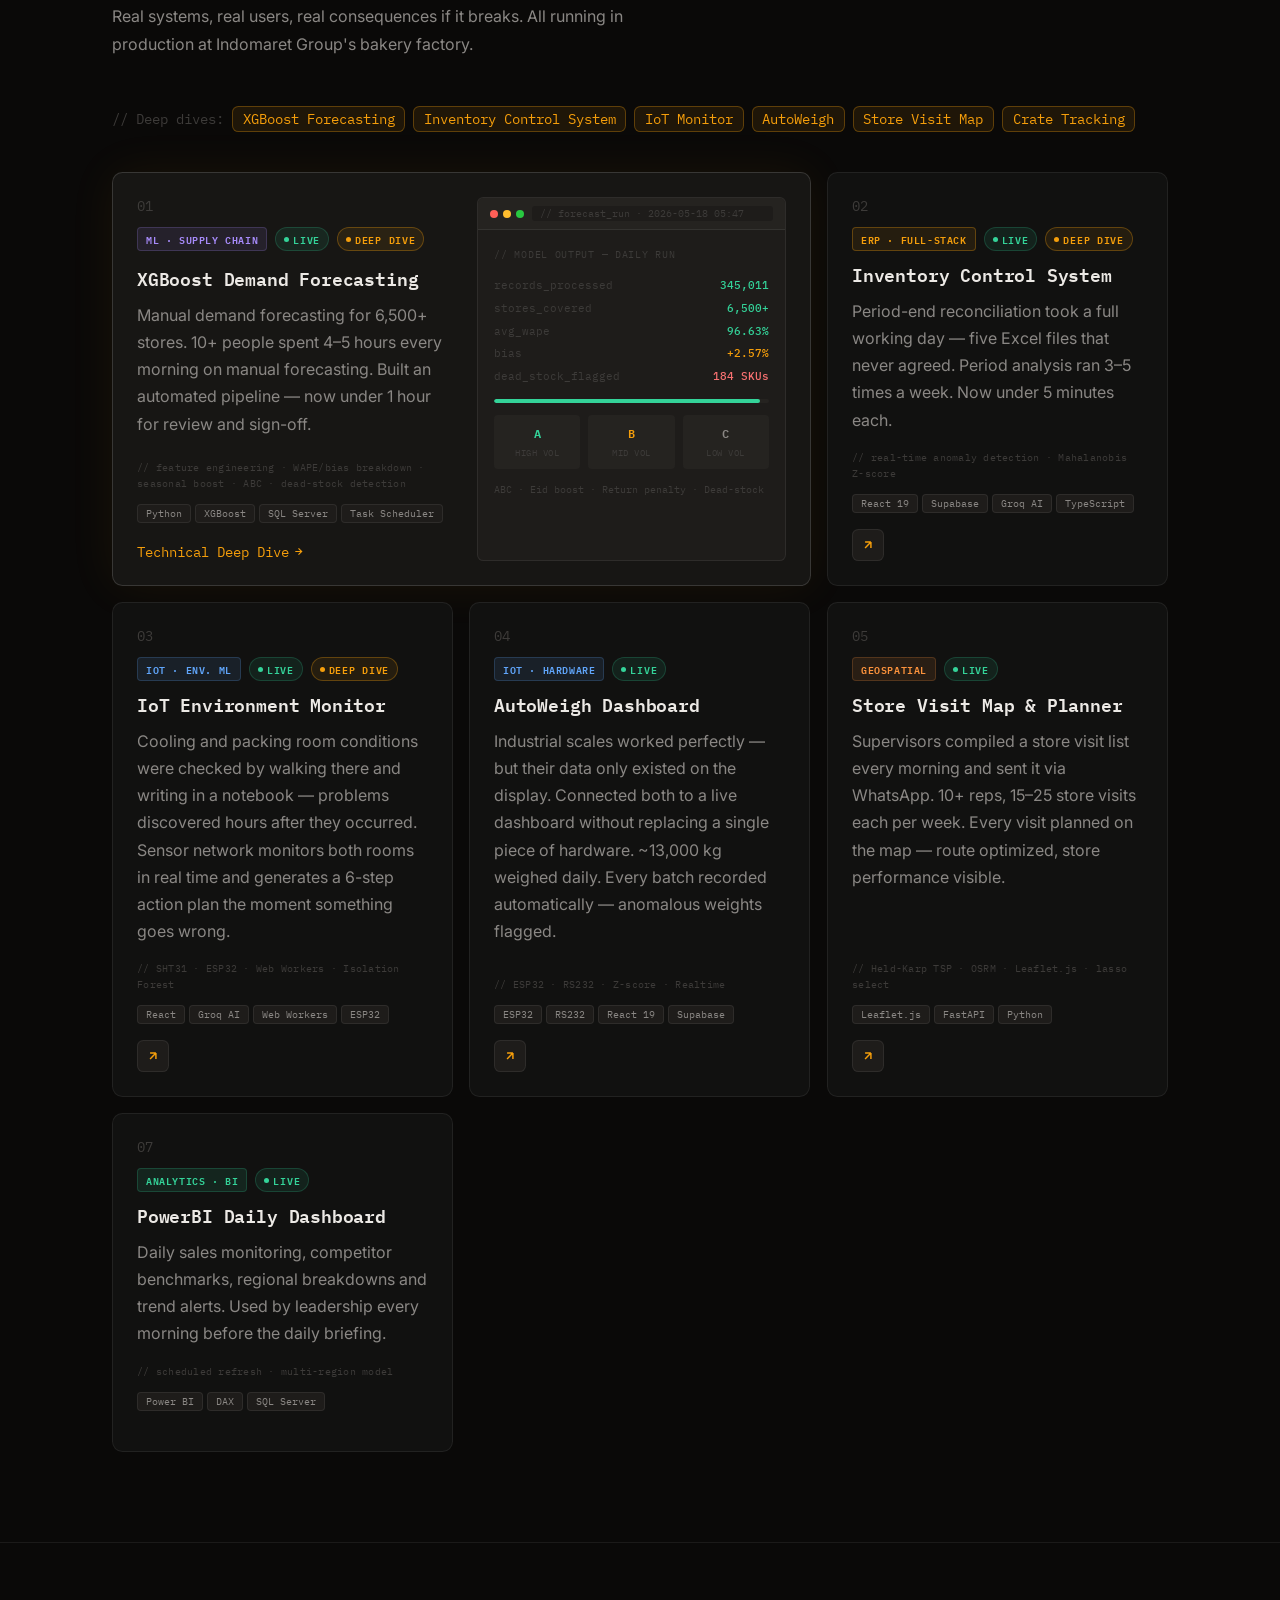
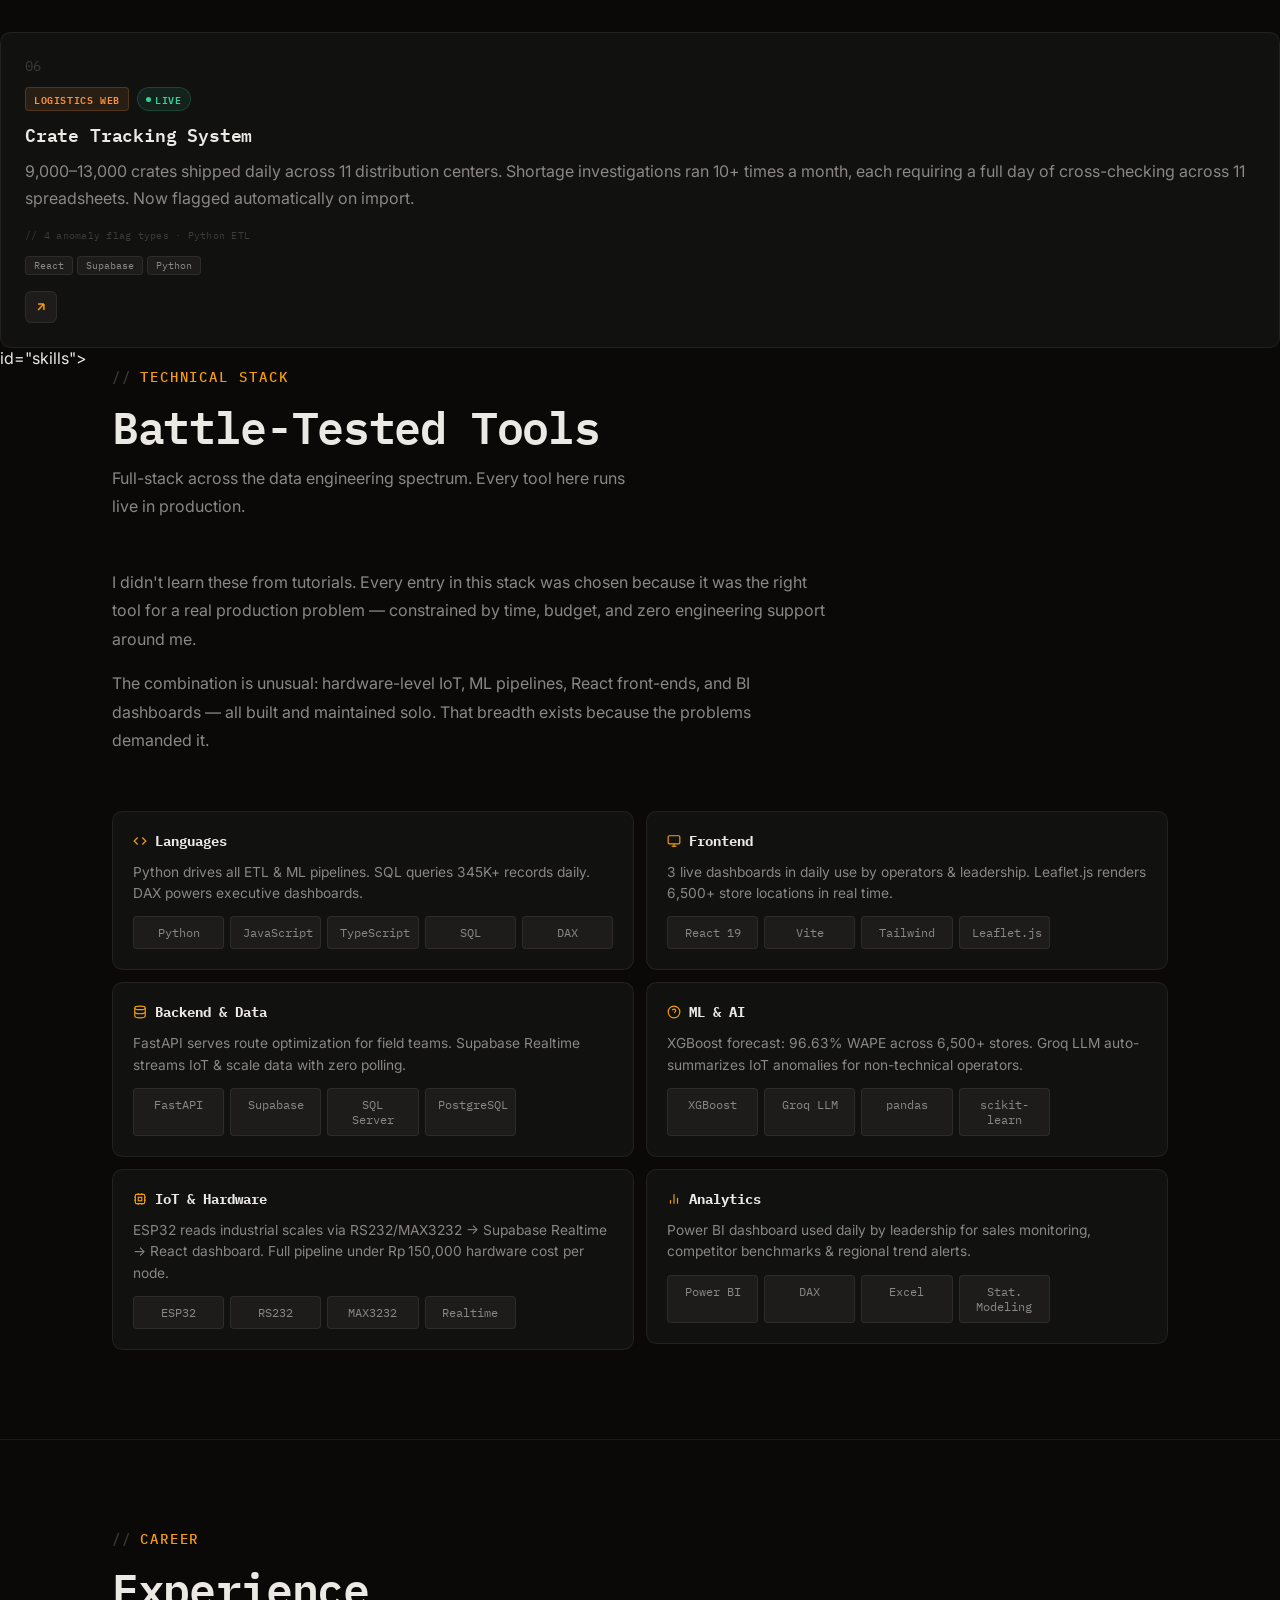
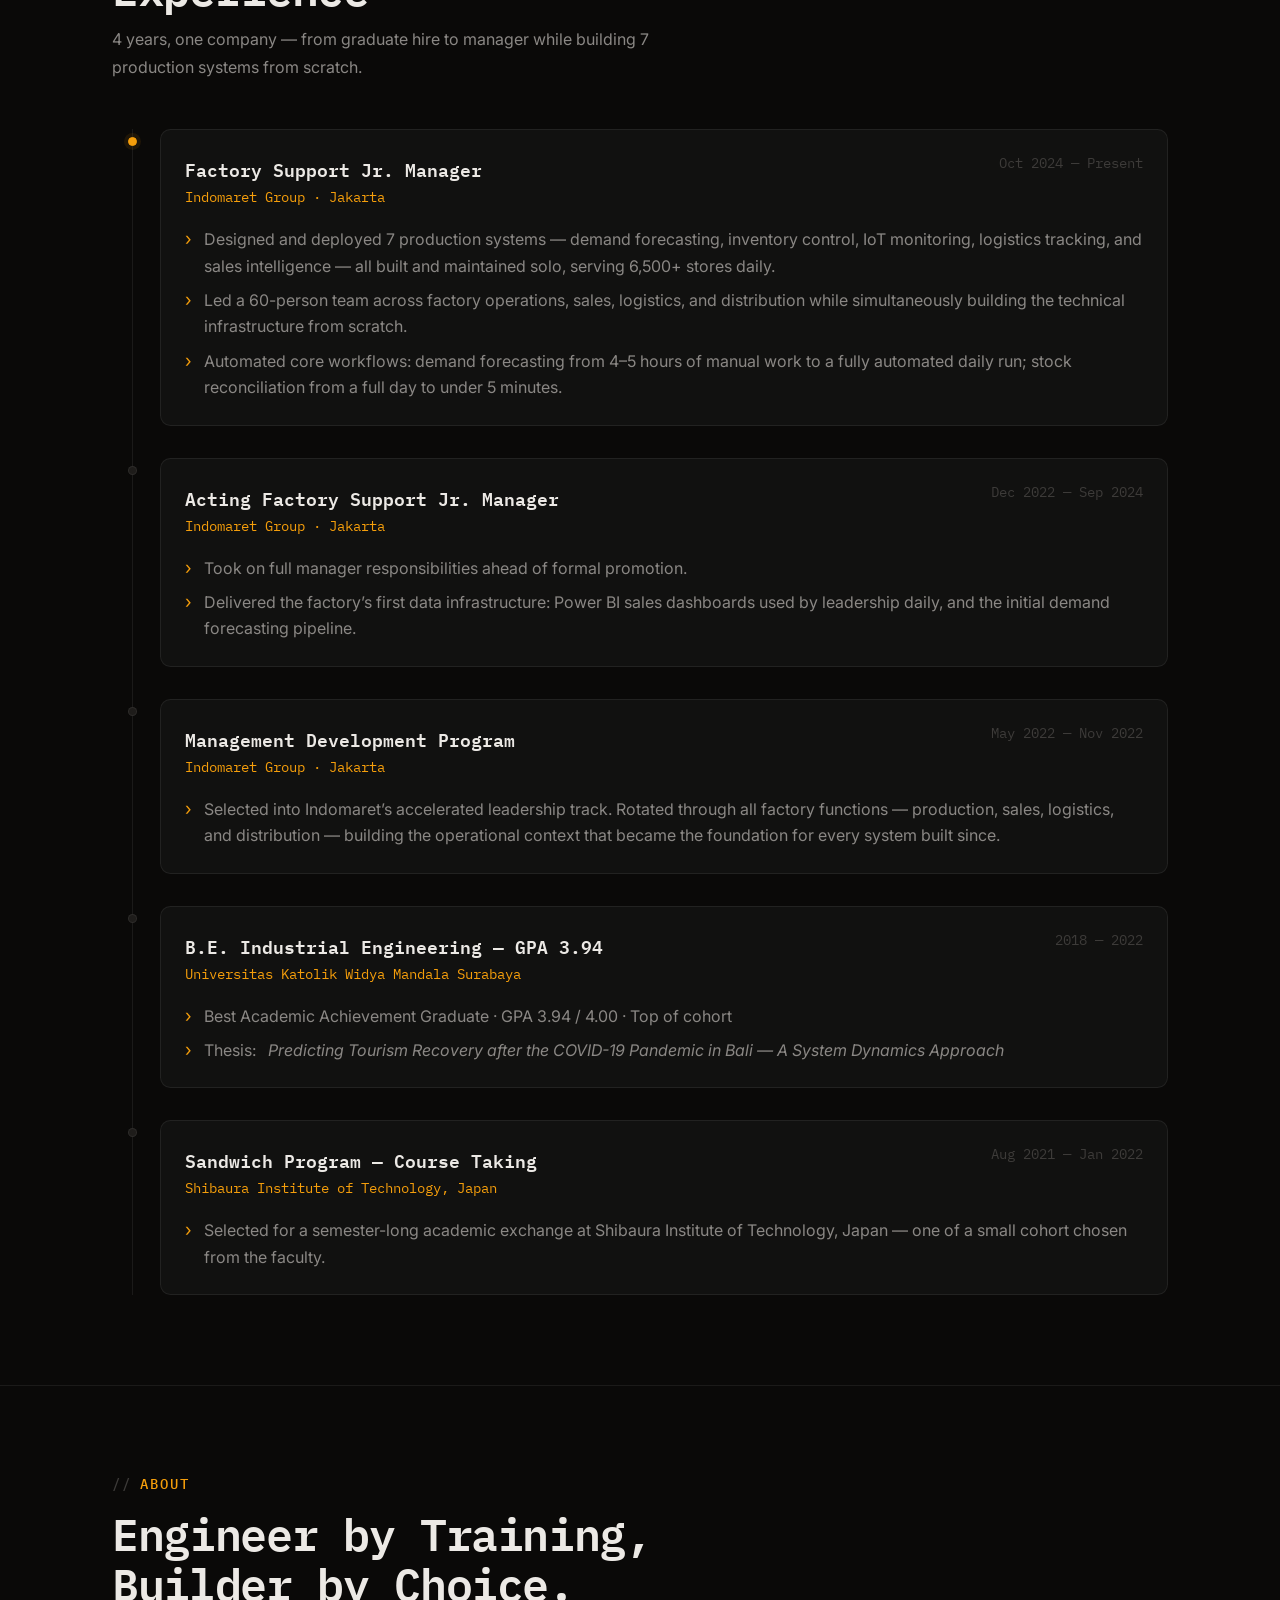
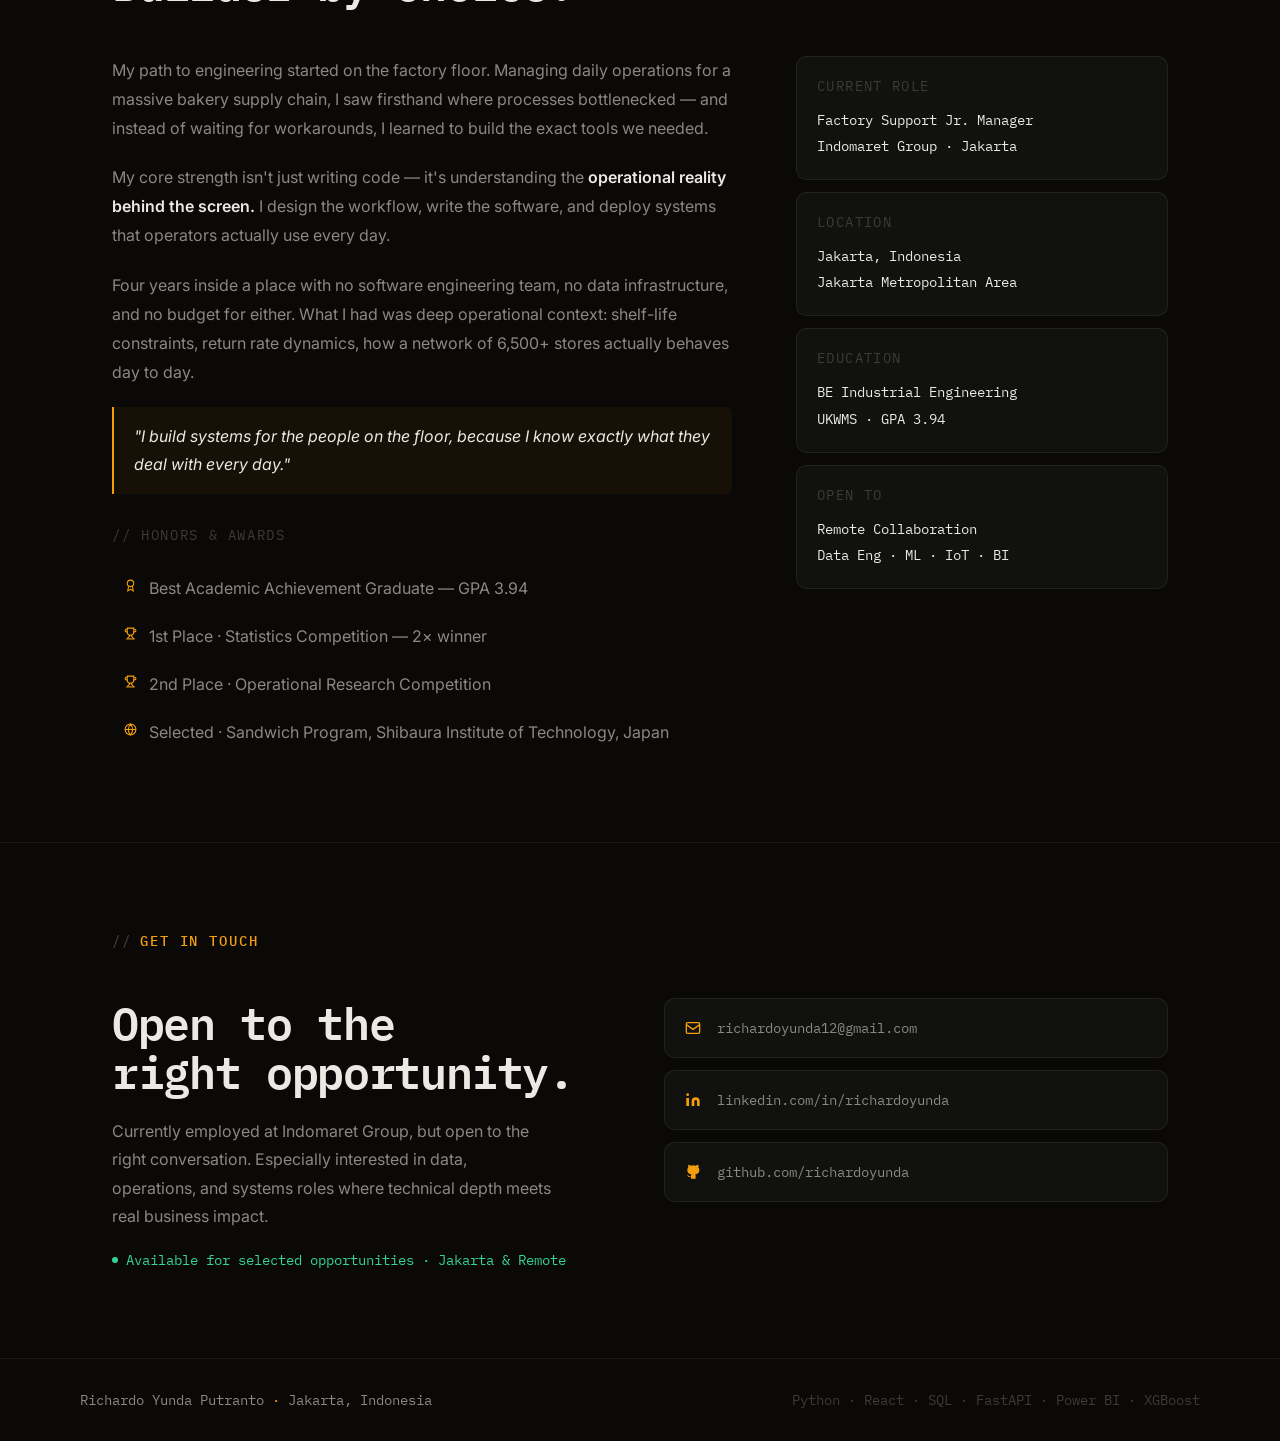
==== commit 1a091e93: "Fix: Krat card cn=06, PowerBI cn=07 — match case study footer numbering" ====
--- a/index.html
+++ b/index.html
@@ -684,7 +684,7 @@
       <div class="card card-sm reveal d2">
         <div class="glare-c"><div class="glare"></div></div>
         <div class="ci">
-          <div class="cn">06</div>
+          <div class="cn">07</div>
           <div style="display:flex;gap:var(--sp2);flex-wrap:wrap;margin-bottom:var(--sp3);">
             <span class="badge bbi">Analytics &middot; BI</span>
             <span class="slive"><span class="dot"></span>LIVE</span>
@@ -707,7 +707,7 @@
       <div class="card card-sm reveal d1">
         <div class="glare-c"><div class="glare"></div></div>
         <div class="ci">
-          <div class="cn">07</div>
+          <div class="cn">06</div>
           <div style="display:flex;gap:var(--sp2);flex-wrap:wrap;margin-bottom:var(--sp3);">
             <span class="badge bweb">Logistics Web</span>
             <span class="slive"><span class="dot"></span>LIVE</span>
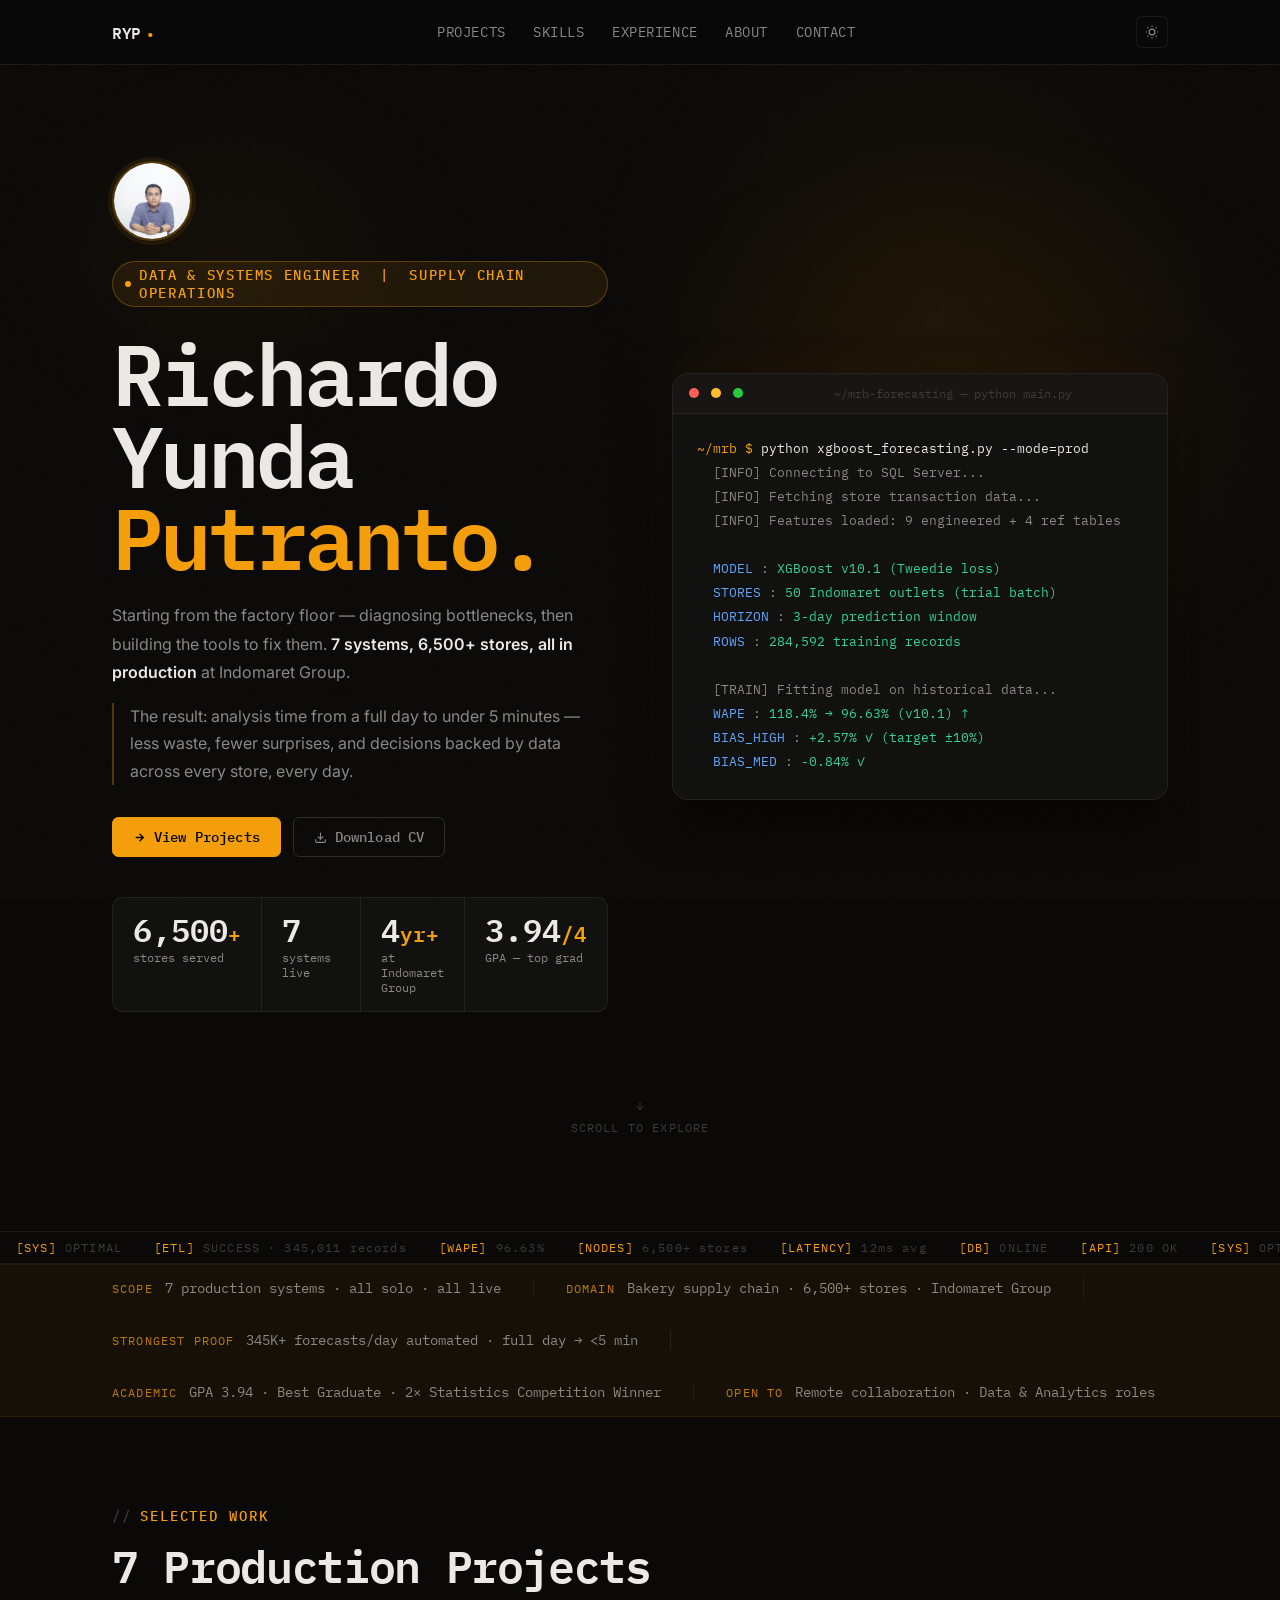
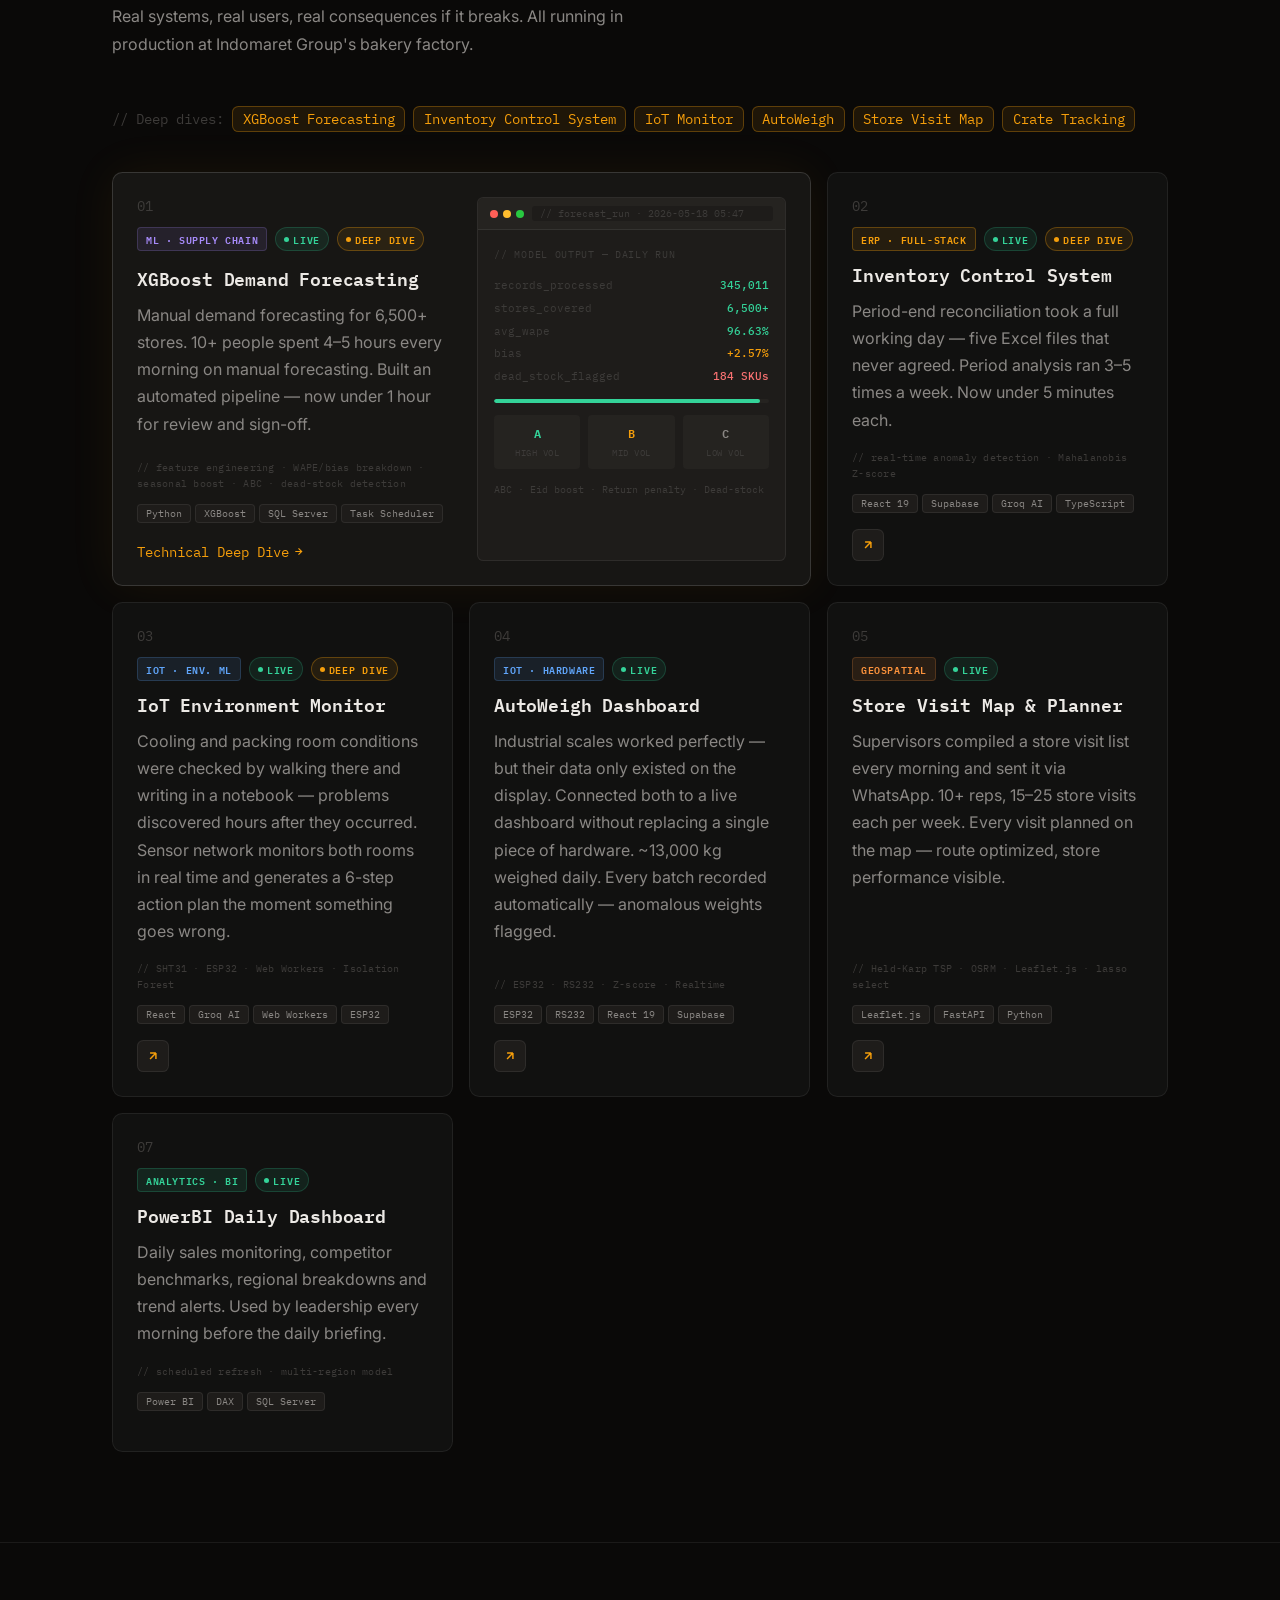
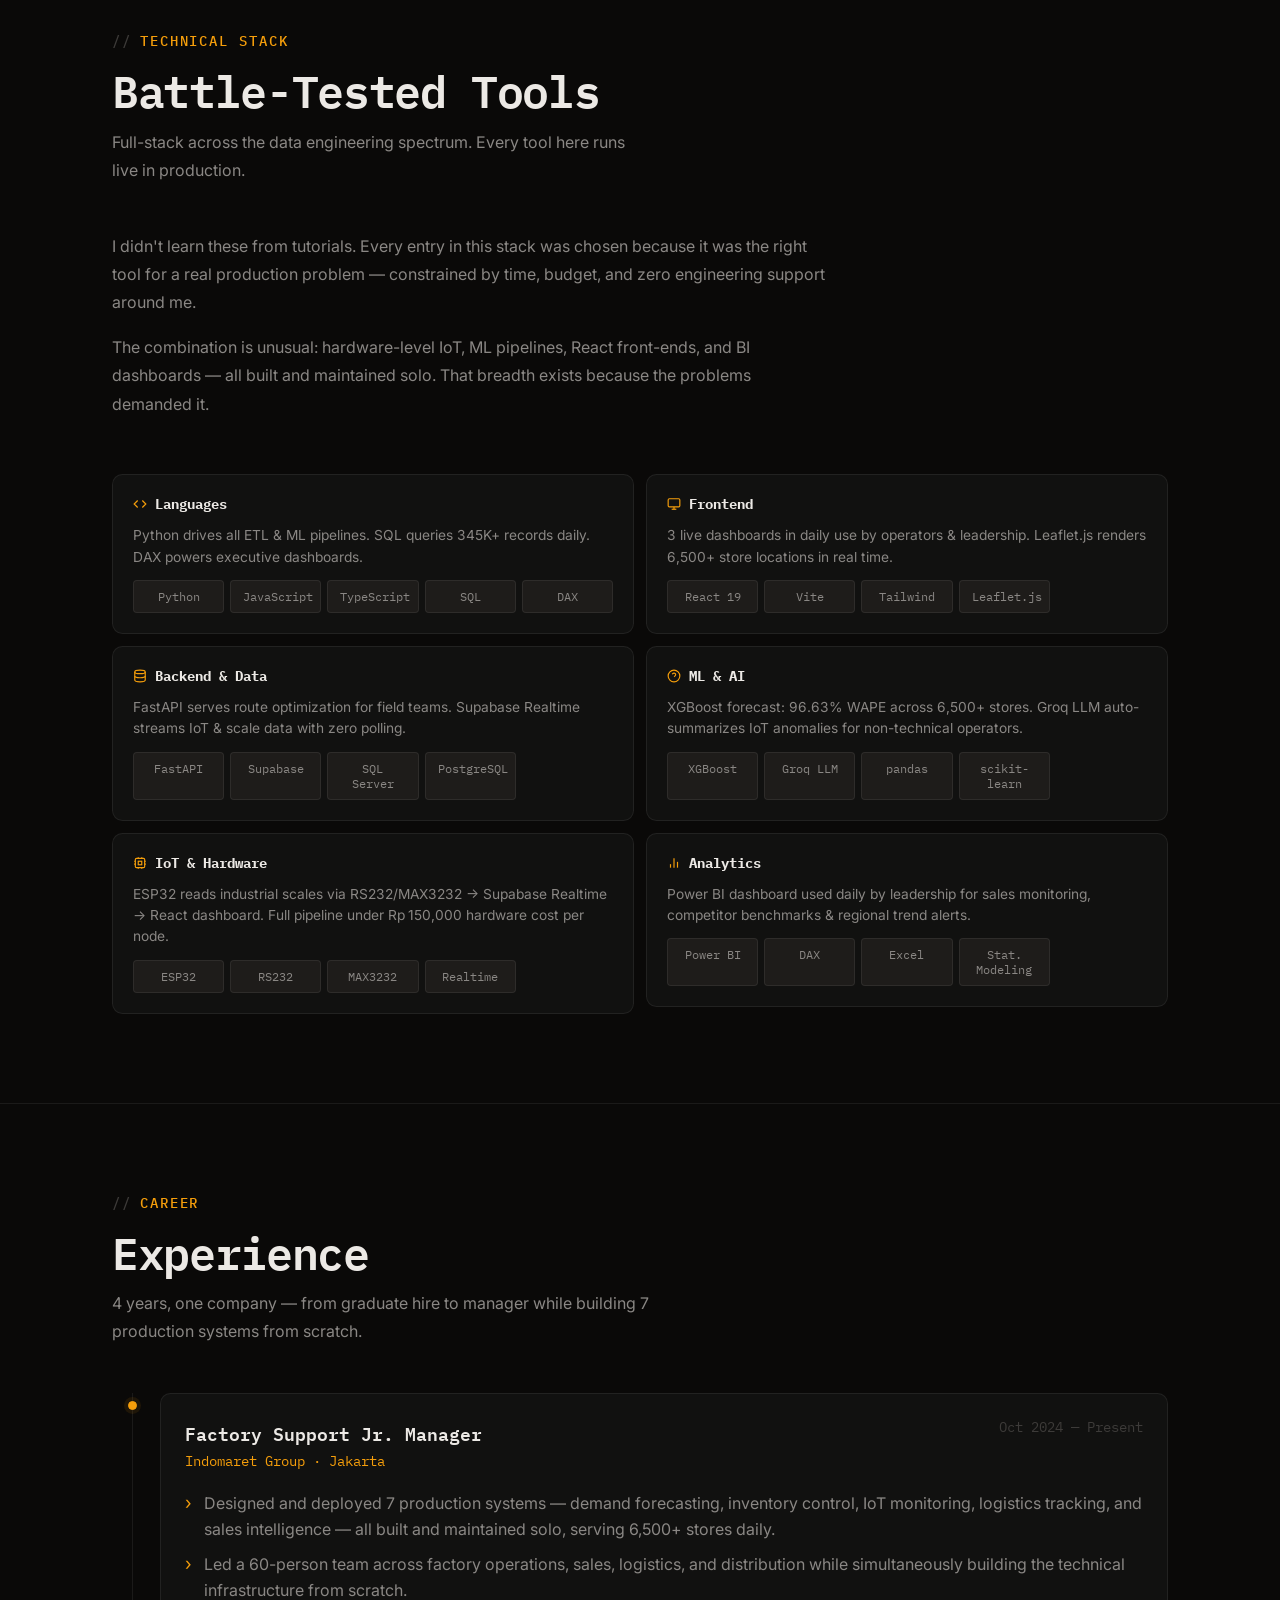
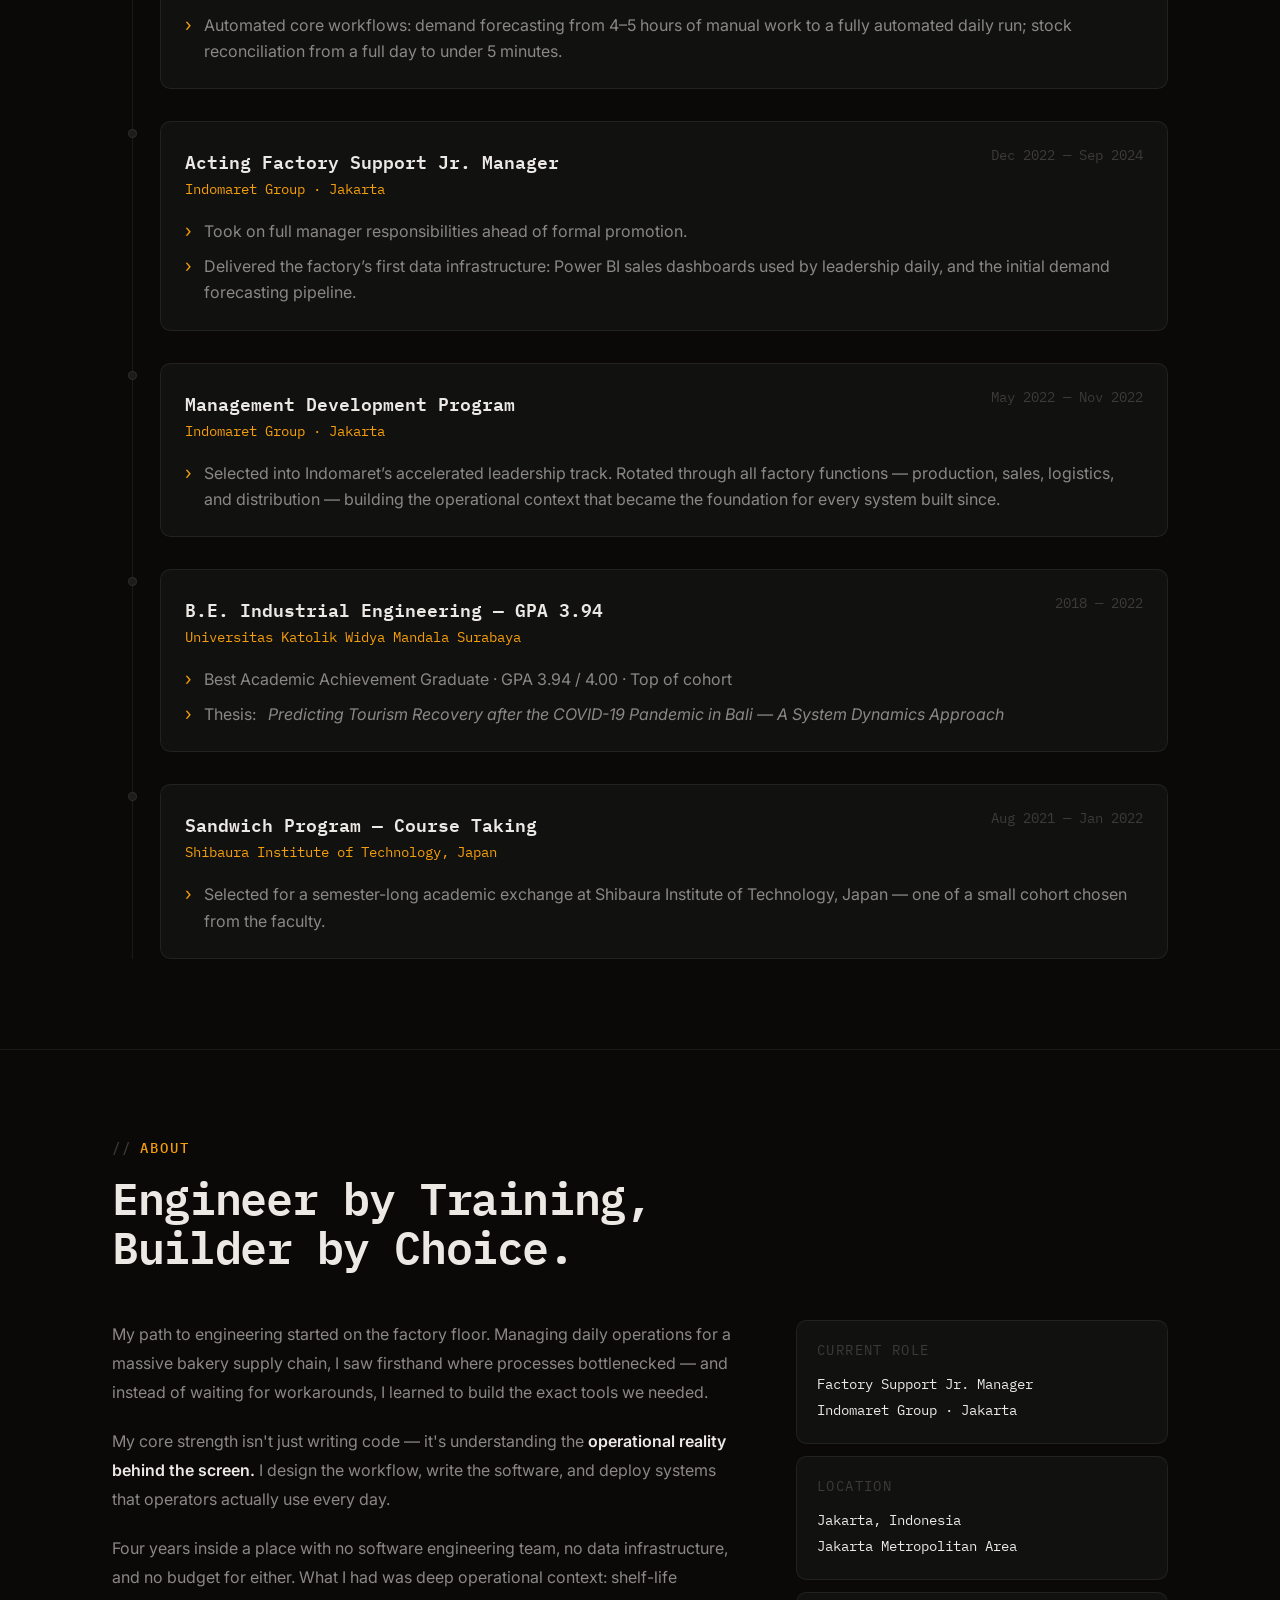
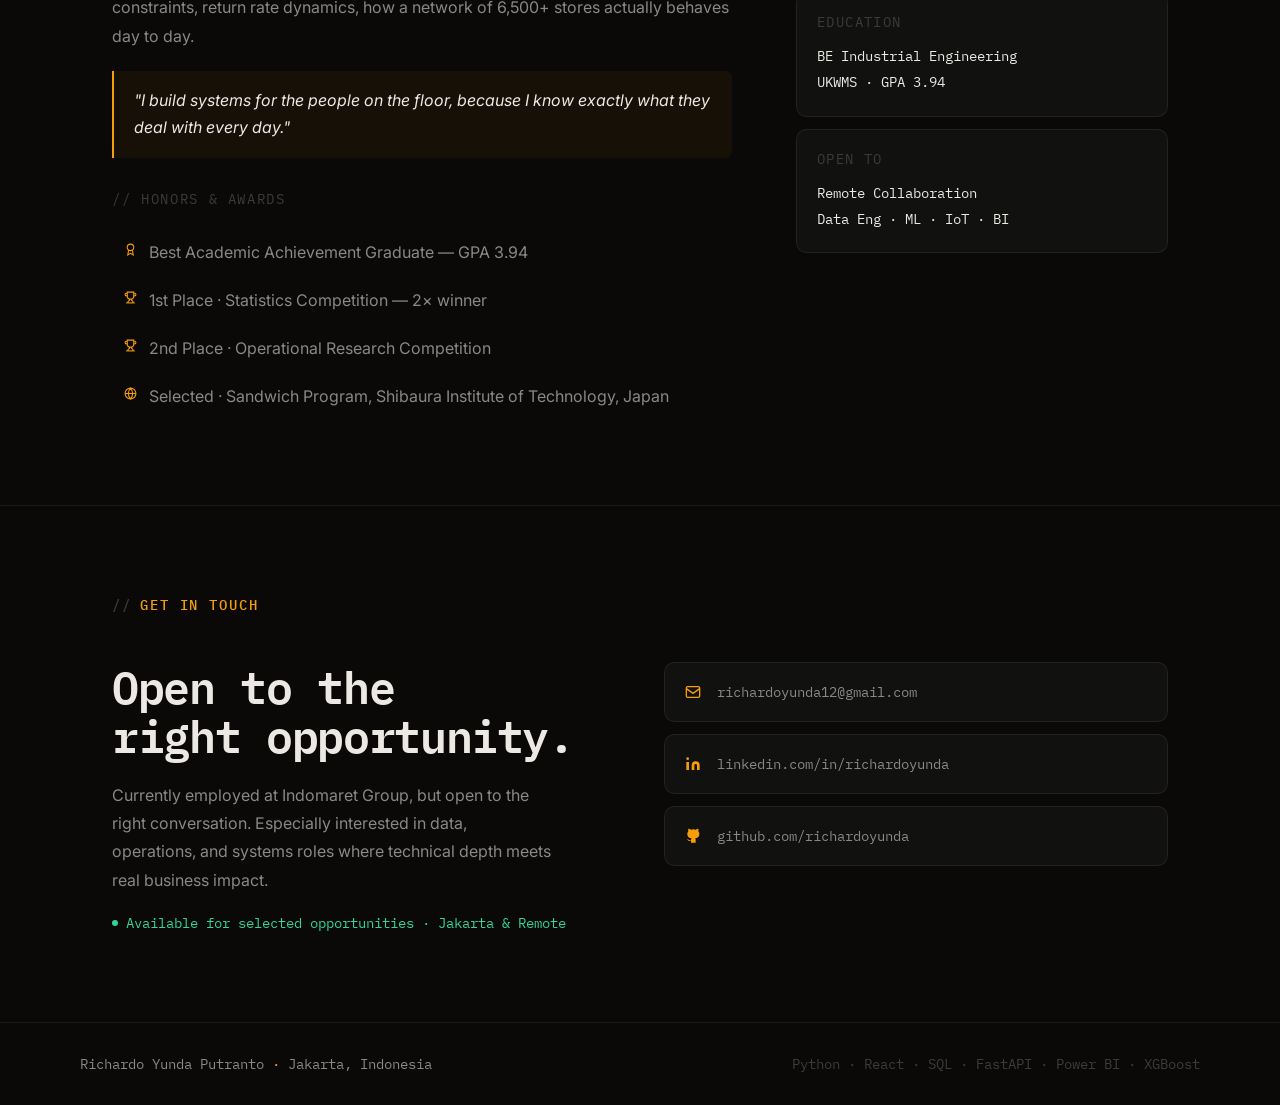
==== commit 25d6413a: "Fix: remove stray id=skills text leaking into page content Restored proper closing structure: card >" ====
--- a/index.html
+++ b/index.html
@@ -703,26 +703,7 @@
 <hr style="border:none;border-top:1px solid var(--bd);"/>
 
 <!-- SKILLS -->
-<section <!-- 07 Crate -->
-      <div class="card card-sm reveal d1">
-        <div class="glare-c"><div class="glare"></div></div>
-        <div class="ci">
-          <div class="cn">06</div>
-          <div style="display:flex;gap:var(--sp2);flex-wrap:wrap;margin-bottom:var(--sp3);">
-            <span class="badge bweb">Logistics Web</span>
-            <span class="slive"><span class="dot"></span>LIVE</span>
-          </div>
-          <h3 class="ct">Crate Tracking System</h3>
-          <p class="cs">9,000–13,000 crates shipped daily across 11 distribution centers. Shortage investigations ran 10+ times a month, each requiring a full day of cross-checking across 11 spreadsheets. Now flagged automatically on import.</p>
-          <p class="ch">// 4 anomaly flag types &middot; Python ETL</p>
-          <div class="chips" style="margin-bottom:var(--sp4);"><span>React</span><span>Supabase</span><span>Python</span></div>
-          <a href="krat-case-study.html" class="clink-btn" aria-label="View case study">
-            <svg width="14" height="14" viewBox="0 0 24 24" fill="none" stroke="currentColor" stroke-width="2.5"><path d="M7 17L17 7M17 7H7M17 7v10"/></svg>
-          </a>
-        </div>
-      </div>
-
-      id="skills">
+<section id="skills">
   <div class="container">
     <div class="sec-head reveal">
       <div class="sec-lbl">Technical Stack</div>
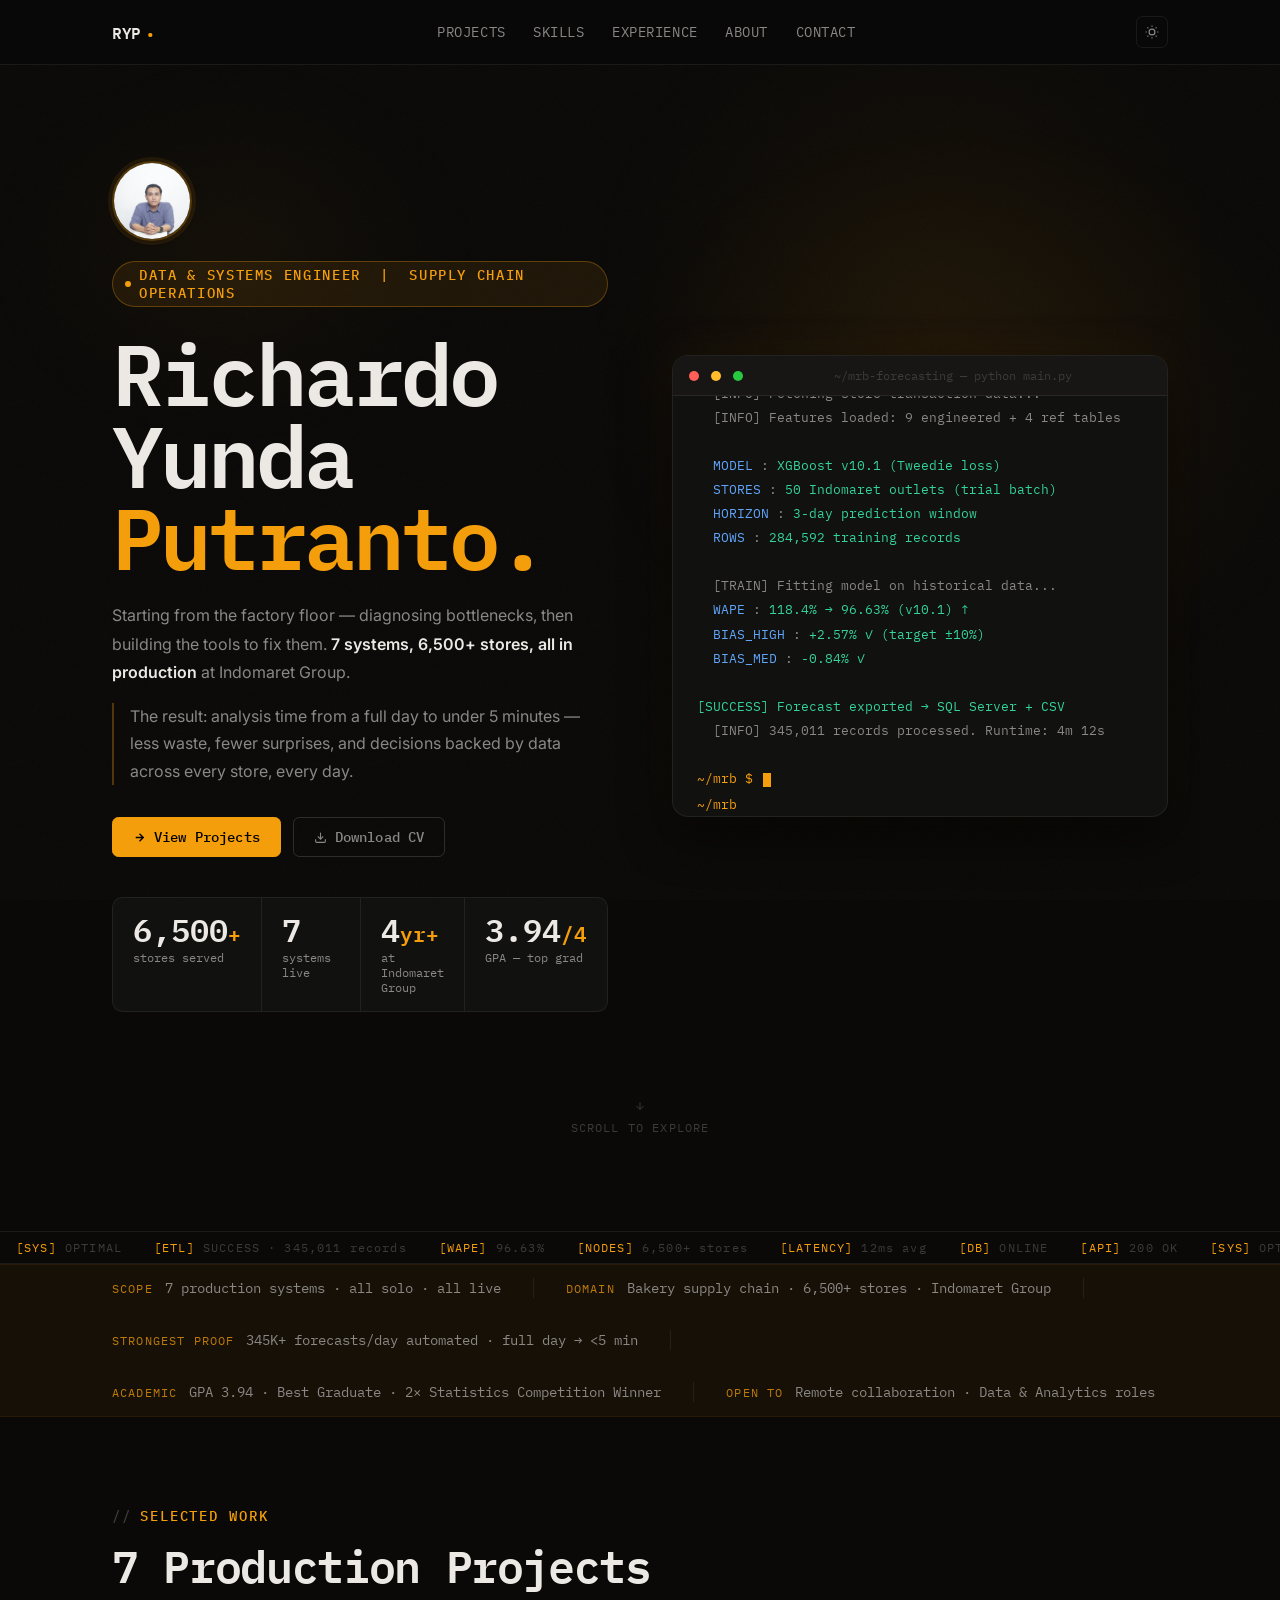
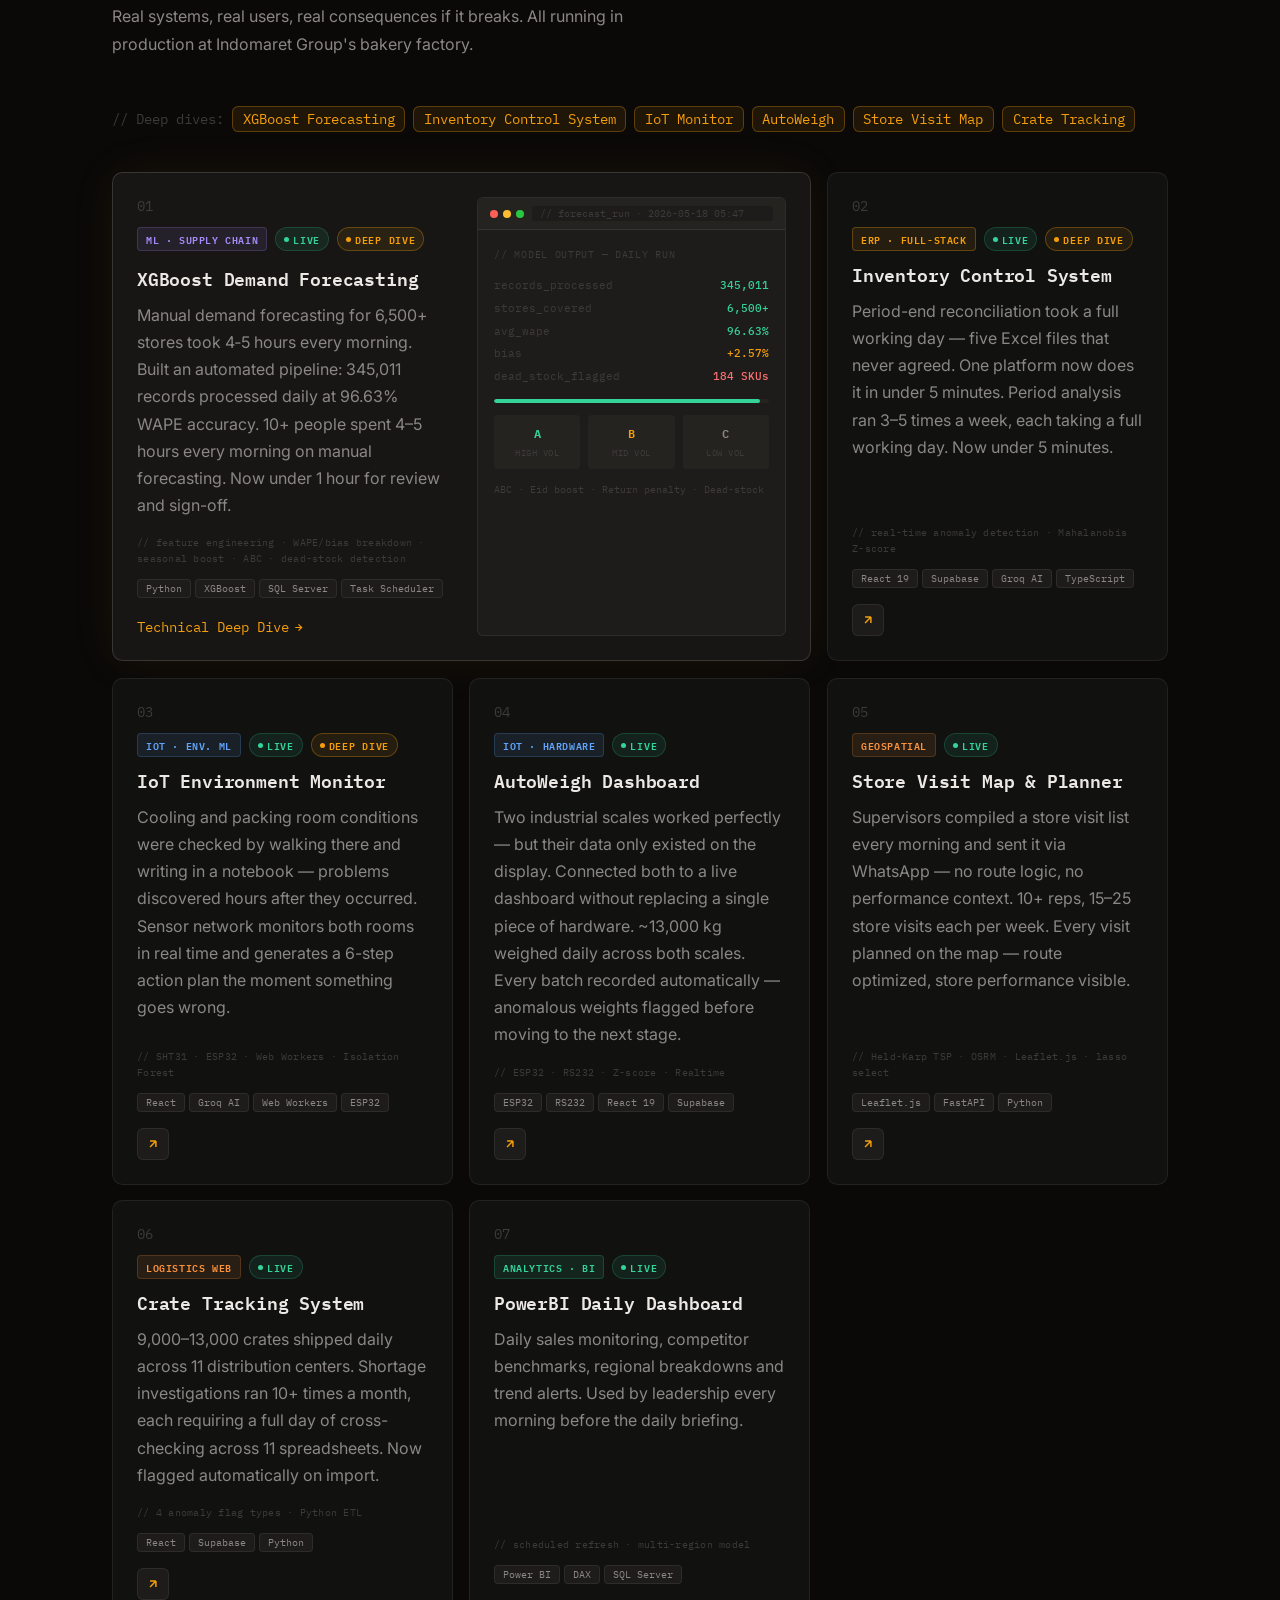
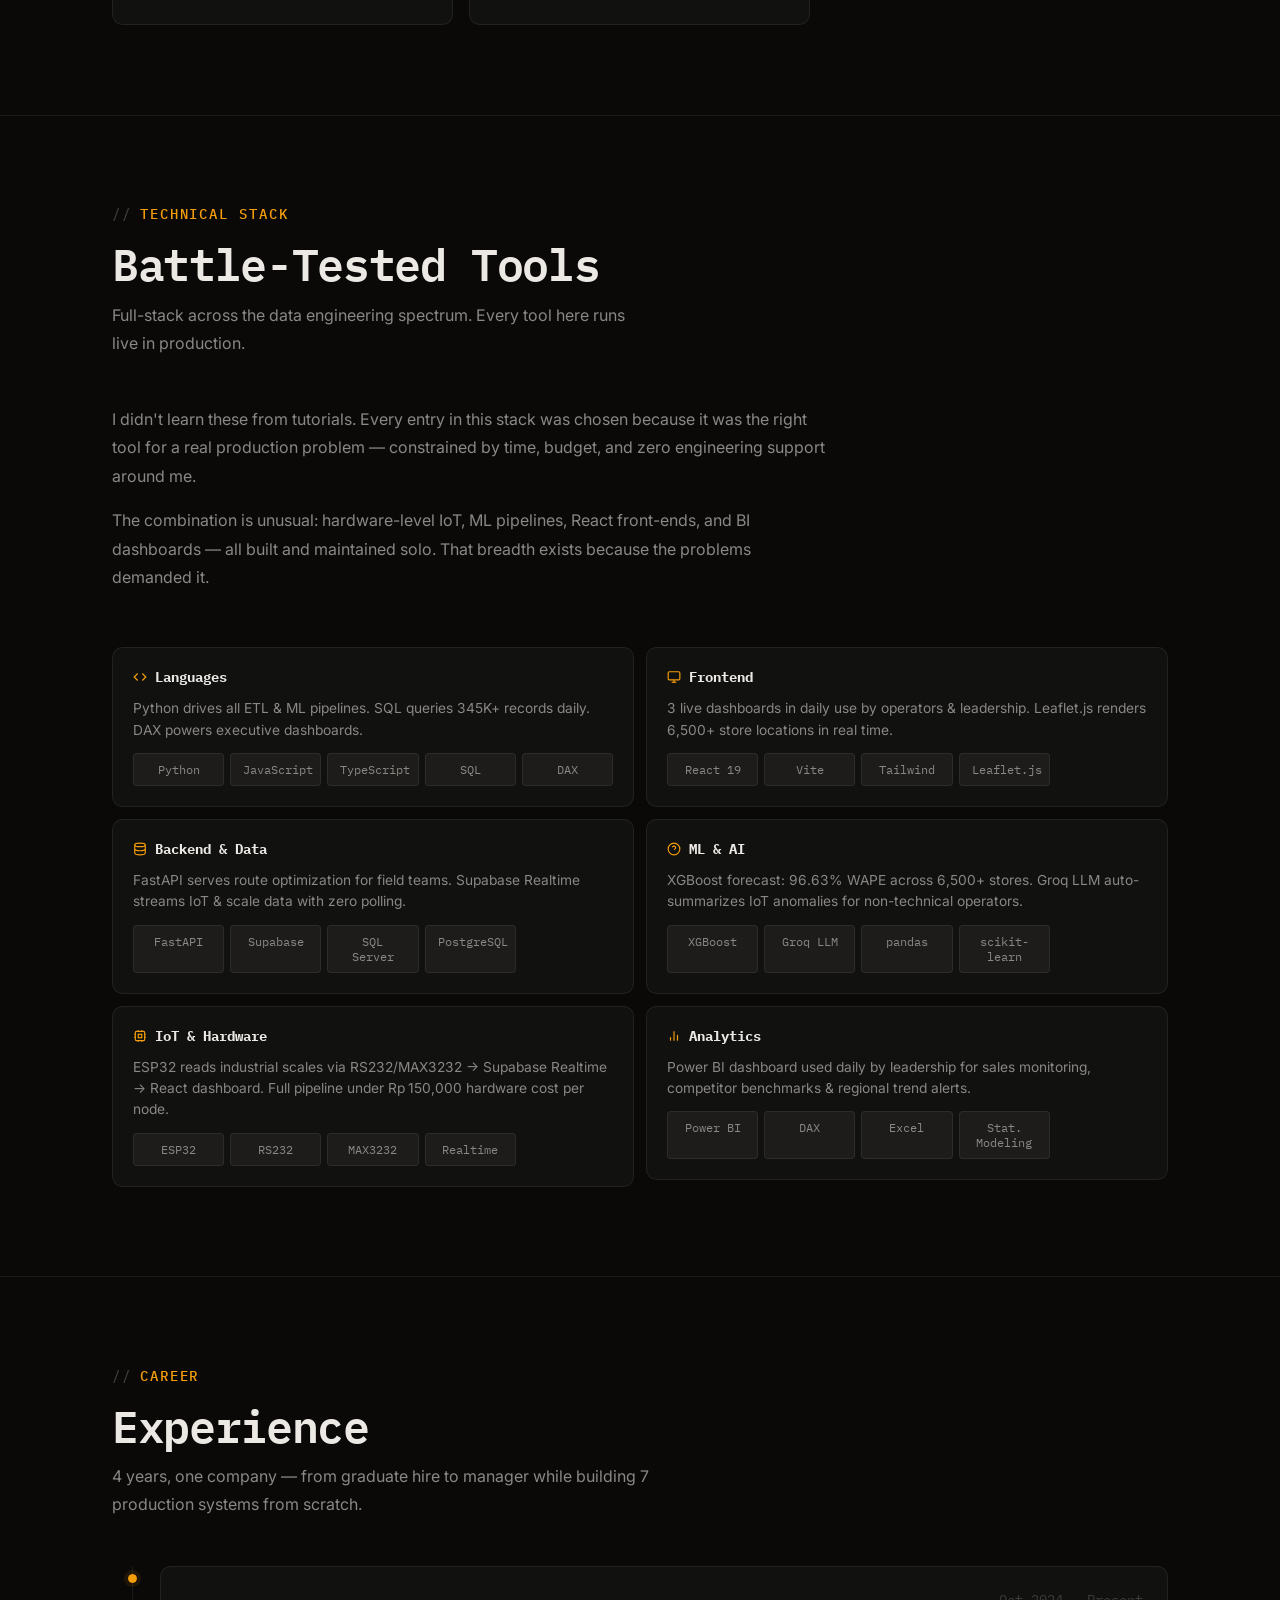
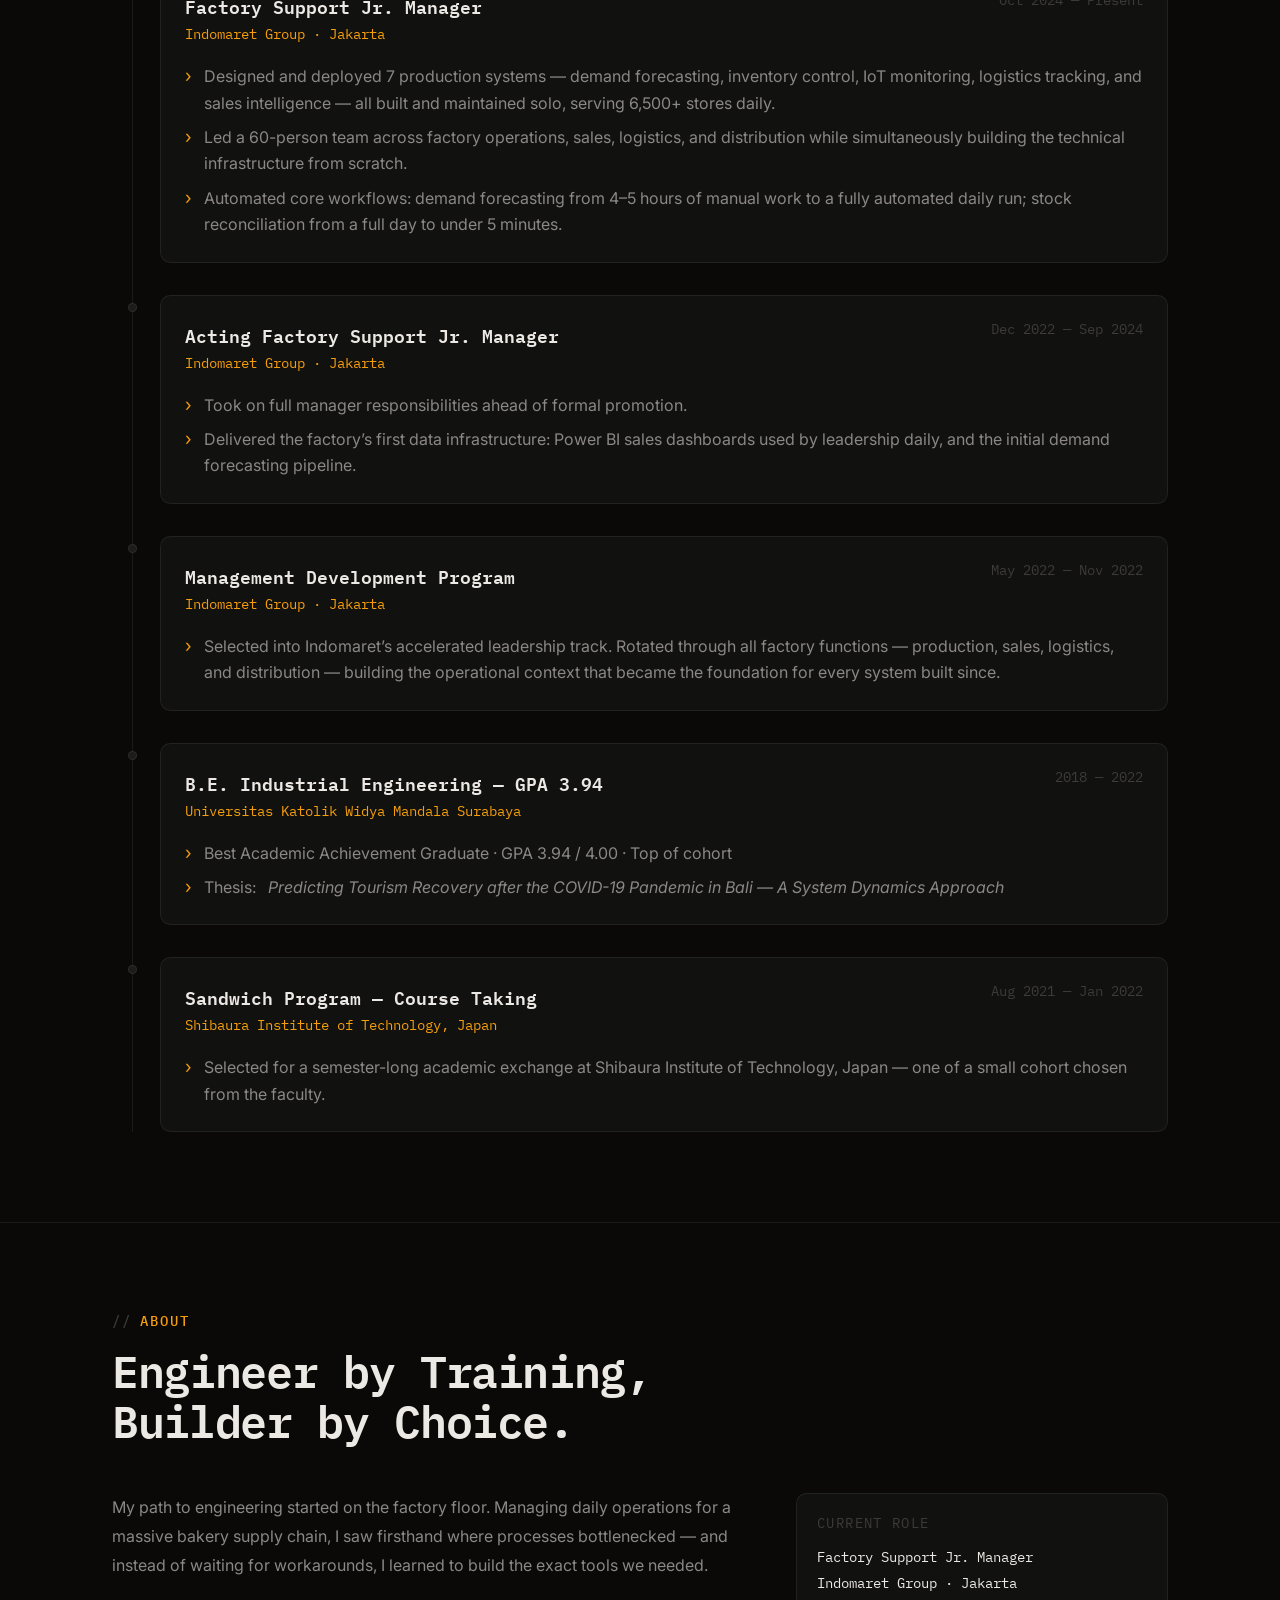
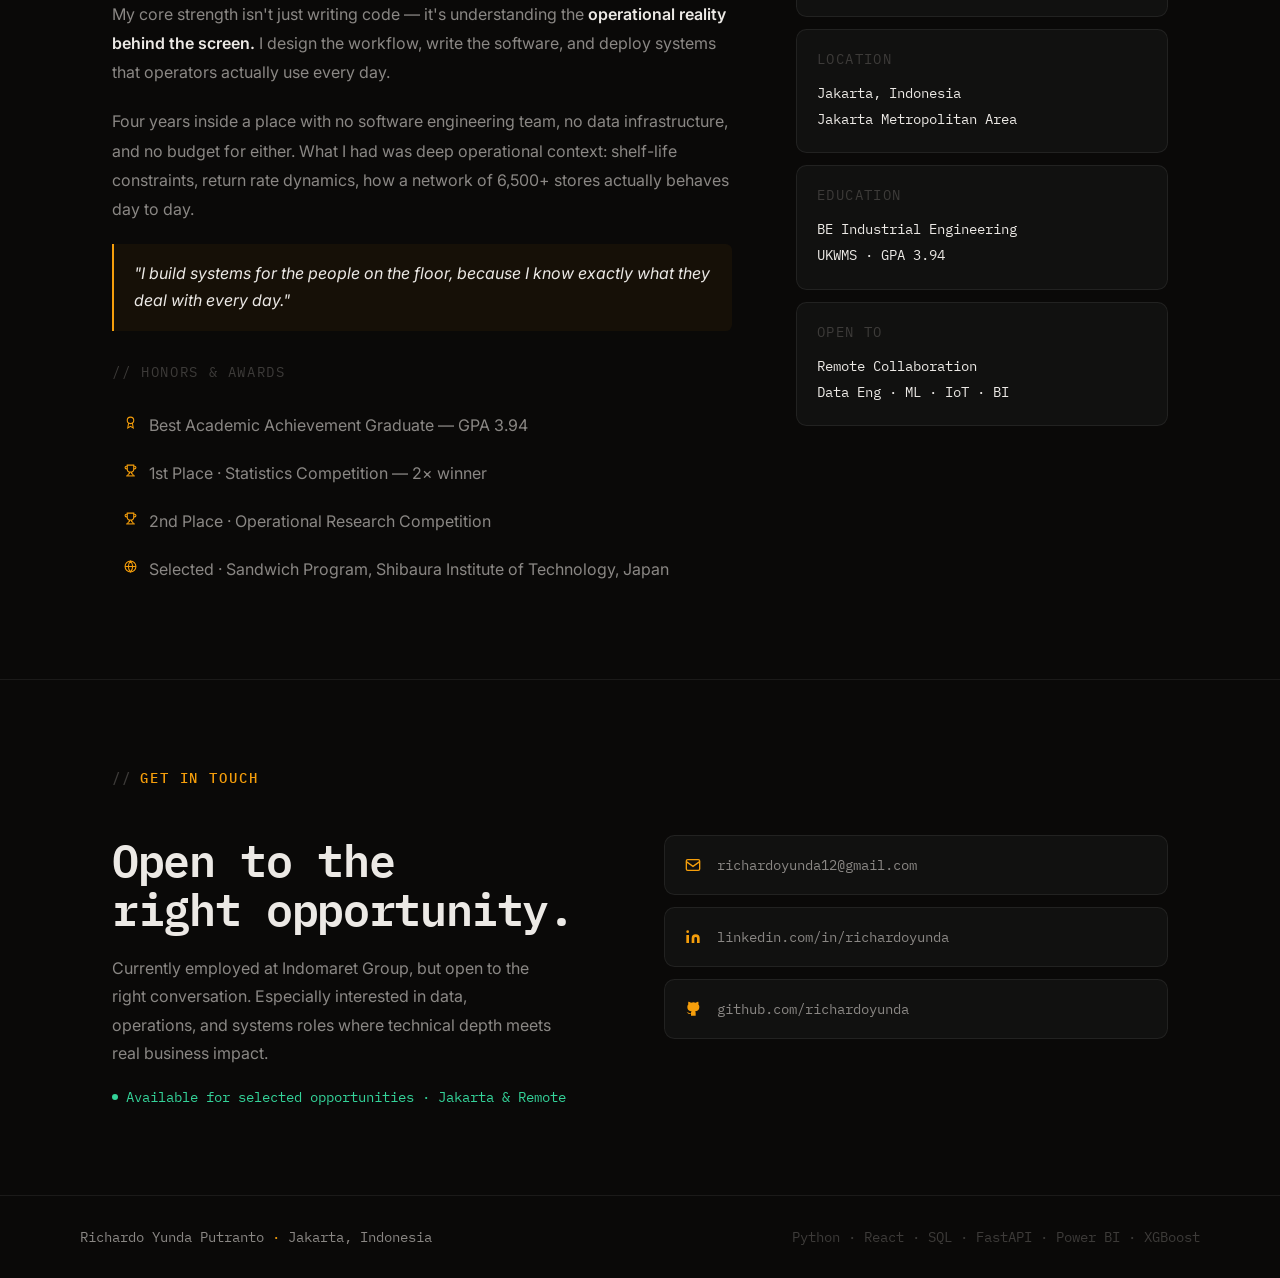
==== commit dba429f1: "Fix: restore Krat card, correct order, fix missing section close tag Order: 01 XGB > 02 ICS > 03 IoT" ====
--- a/index.html
+++ b/index.html
@@ -570,7 +570,7 @@
               <span class="sdeep"><span class="dot"></span>DEEP DIVE</span>
             </div>
             <h3 class="ct">XGBoost Demand Forecasting</h3>
-            <p class="cs">Manual demand forecasting for 6,500+ stores. 10+ people spent 4–5 hours every morning on manual forecasting. Built an automated pipeline — now under 1 hour for review and sign-off.</p>
+            <p class="cs">Manual demand forecasting for 6,500+ stores took 4‑5 hours every morning. Built an automated pipeline: 345,011 records processed daily at 96.63% WAPE accuracy. 10+ people spent 4–5 hours every morning on manual forecasting. Now under 1 hour for review and sign-off.</p>
             <p class="ch">// feature engineering &middot; WAPE/bias breakdown &middot; seasonal boost &middot; ABC &middot; dead-stock detection</p>
             <div class="chips" style="margin-bottom:var(--sp5);"><span>Python</span><span>XGBoost</span><span>SQL Server</span><span>Task Scheduler</span></div>
             <a href="project-xgboost.html" class="proj-link">
@@ -613,7 +613,7 @@
             <span class="sdeep"><span class="dot"></span>DEEP DIVE</span>
           </div>
           <h3 class="ct">Inventory Control System</h3>
-          <p class="cs">Period-end reconciliation took a full working day — five Excel files that never agreed. Period analysis ran 3–5 times a week. Now under 5 minutes each.</p>
+          <p class="cs">Period-end reconciliation took a full working day — five Excel files that never agreed. One platform now does it in under 5 minutes. Period analysis ran 3–5 times a week, each taking a full working day. Now under 5 minutes.</p>
           <p class="ch">// real-time anomaly detection &middot; Mahalanobis Z-score</p>
           <div class="chips" style="margin-bottom:var(--sp4);"><span>React 19</span><span>Supabase</span><span>Groq AI</span><span>TypeScript</span></div>
           <a href="ics-case-study.html" class="clink-btn" aria-label="View case study">
@@ -652,7 +652,7 @@
             <span class="slive"><span class="dot"></span>LIVE</span>
           </div>
           <h3 class="ct">AutoWeigh Dashboard</h3>
-          <p class="cs">Industrial scales worked perfectly — but their data only existed on the display. Connected both to a live dashboard without replacing a single piece of hardware. ~13,000 kg weighed daily. Every batch recorded automatically — anomalous weights flagged.</p>
+          <p class="cs">Two industrial scales worked perfectly — but their data only existed on the display. Connected both to a live dashboard without replacing a single piece of hardware. ~13,000 kg weighed daily across both scales. Every batch recorded automatically — anomalous weights flagged before moving to the next stage.</p>
           <p class="ch">// ESP32 &middot; RS232 &middot; Z-score &middot; Realtime</p>
           <div class="chips" style="margin-bottom:var(--sp4);"><span>ESP32</span><span>RS232</span><span>React 19</span><span>Supabase</span></div>
           <a href="autoweigh-case-study.html" class="clink-btn" aria-label="View case study">
@@ -671,10 +671,29 @@
             <span class="slive"><span class="dot"></span>LIVE</span>
           </div>
           <h3 class="ct">Store Visit Map &amp; Planner</h3>
-          <p class="cs">Supervisors compiled a store visit list every morning and sent it via WhatsApp. 10+ reps, 15–25 store visits each per week. Every visit planned on the map — route optimized, store performance visible.</p>
+          <p class="cs">Supervisors compiled a store visit list every morning and sent it via WhatsApp — no route logic, no performance context. 10+ reps, 15–25 store visits each per week. Every visit planned on the map — route optimized, store performance visible.</p>
           <p class="ch">// Held-Karp TSP &middot; OSRM &middot; Leaflet.js &middot; lasso select</p>
           <div class="chips" style="margin-bottom:var(--sp4);"><span>Leaflet.js</span><span>FastAPI</span><span>Python</span></div>
           <a href="map-case-study.html" class="clink-btn" aria-label="View case study">
+            <svg width="14" height="14" viewBox="0 0 24 24" fill="none" stroke="currentColor" stroke-width="2.5"><path d="M7 17L17 7M17 7H7M17 7v10"/></svg>
+          </a>
+        </div>
+      </div>
+
+      <!-- 07 Crate -->
+      <div class="card card-sm reveal d1">
+        <div class="glare-c"><div class="glare"></div></div>
+        <div class="ci">
+          <div class="cn">06</div>
+          <div style="display:flex;gap:var(--sp2);flex-wrap:wrap;margin-bottom:var(--sp3);">
+            <span class="badge bweb">Logistics Web</span>
+            <span class="slive"><span class="dot"></span>LIVE</span>
+          </div>
+          <h3 class="ct">Crate Tracking System</h3>
+          <p class="cs">9,000–13,000 crates shipped daily across 11 distribution centers. Shortage investigations ran 10+ times a month, each requiring a full day of cross-checking across 11 spreadsheets. Now flagged automatically on import.</p>
+          <p class="ch">// 4 anomaly flag types &middot; Python ETL</p>
+          <div class="chips" style="margin-bottom:var(--sp4);"><span>React</span><span>Supabase</span><span>Python</span></div>
+          <a href="krat-case-study.html" class="clink-btn" aria-label="View case study">
             <svg width="14" height="14" viewBox="0 0 24 24" fill="none" stroke="currentColor" stroke-width="2.5"><path d="M7 17L17 7M17 7H7M17 7v10"/></svg>
           </a>
         </div>
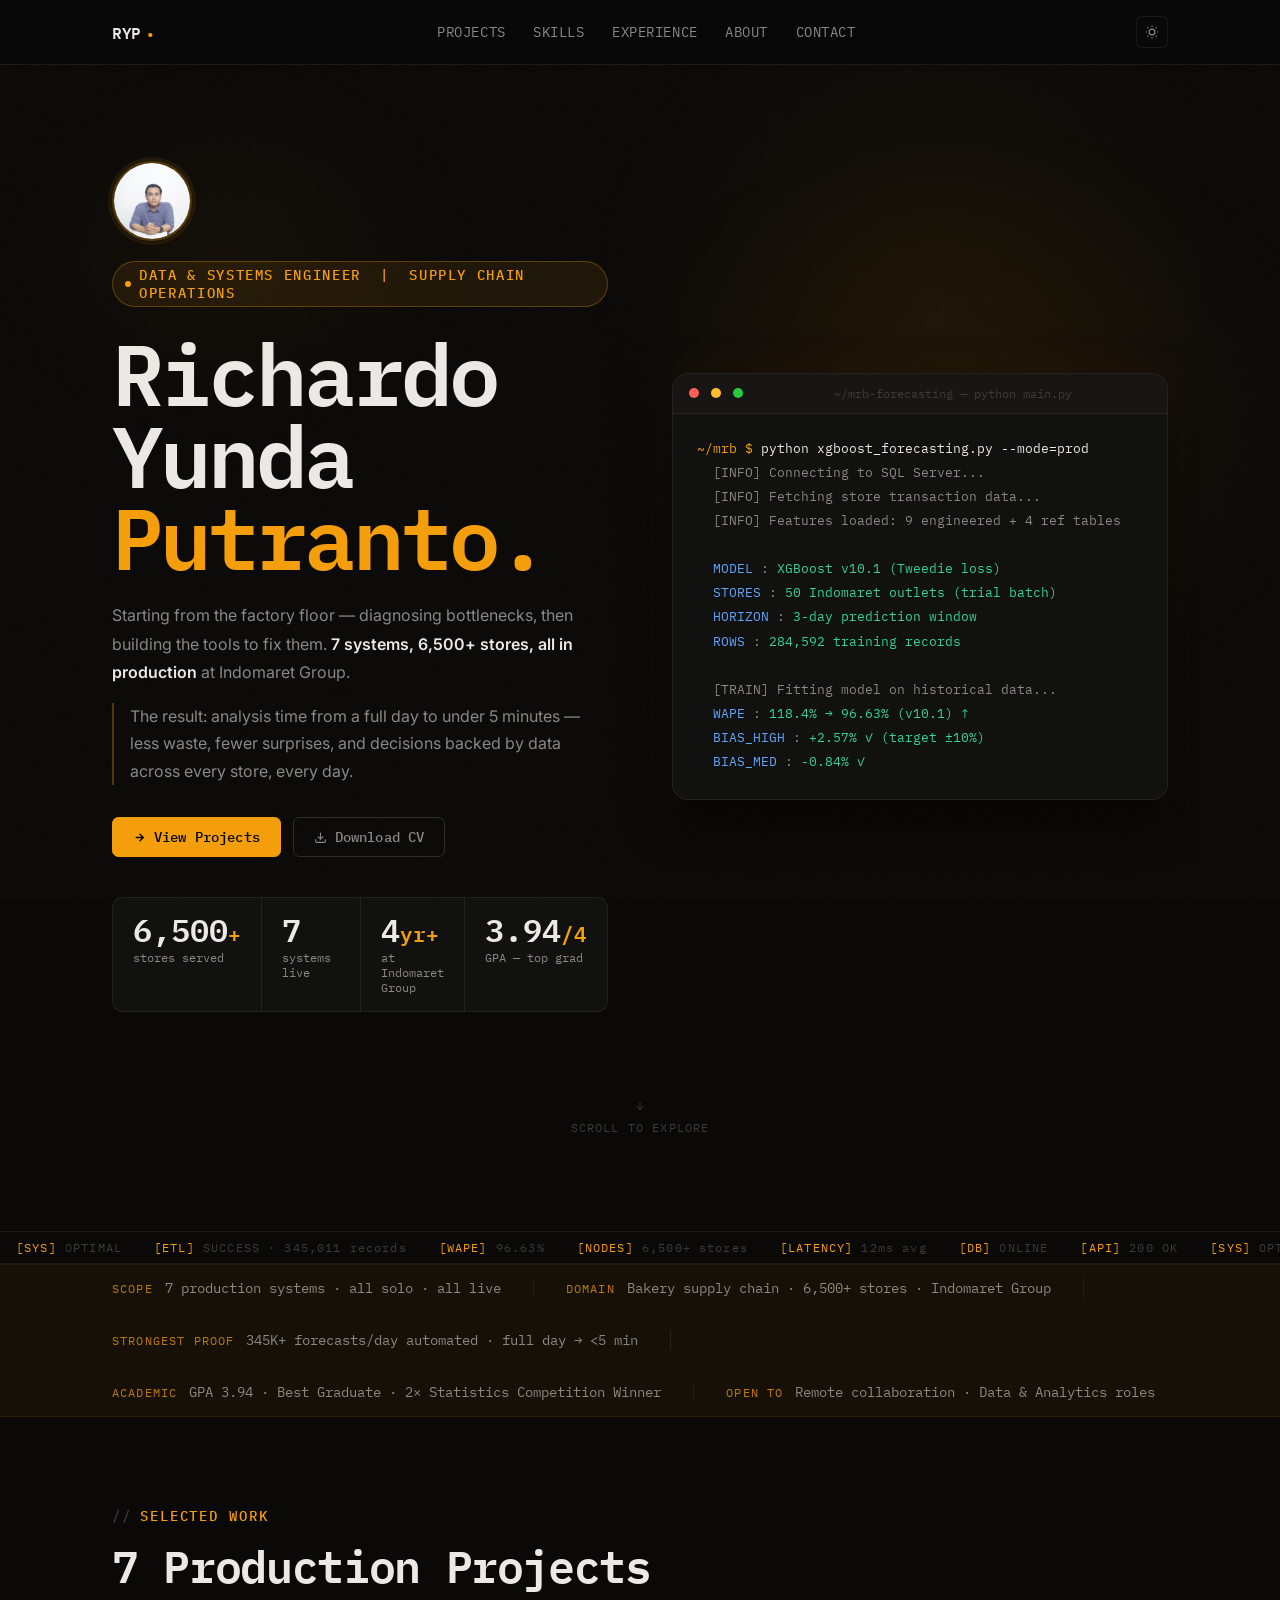
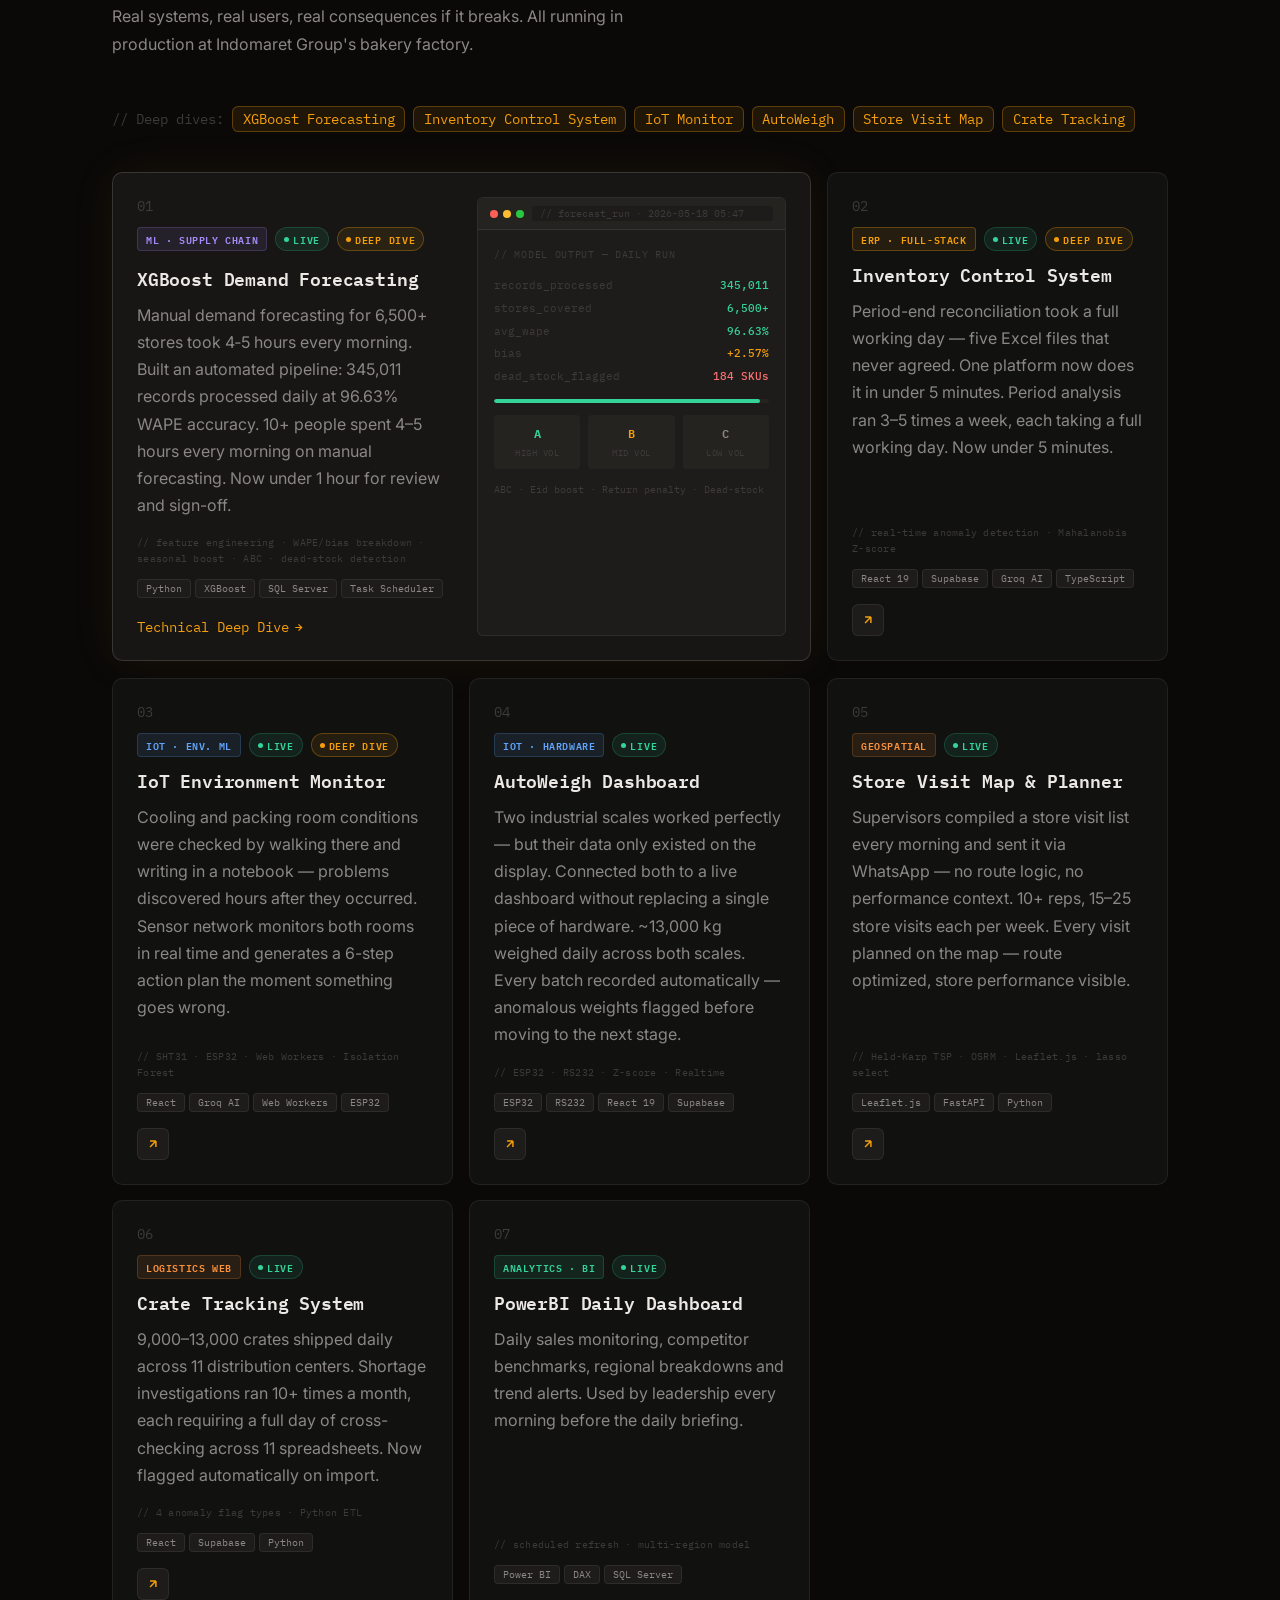
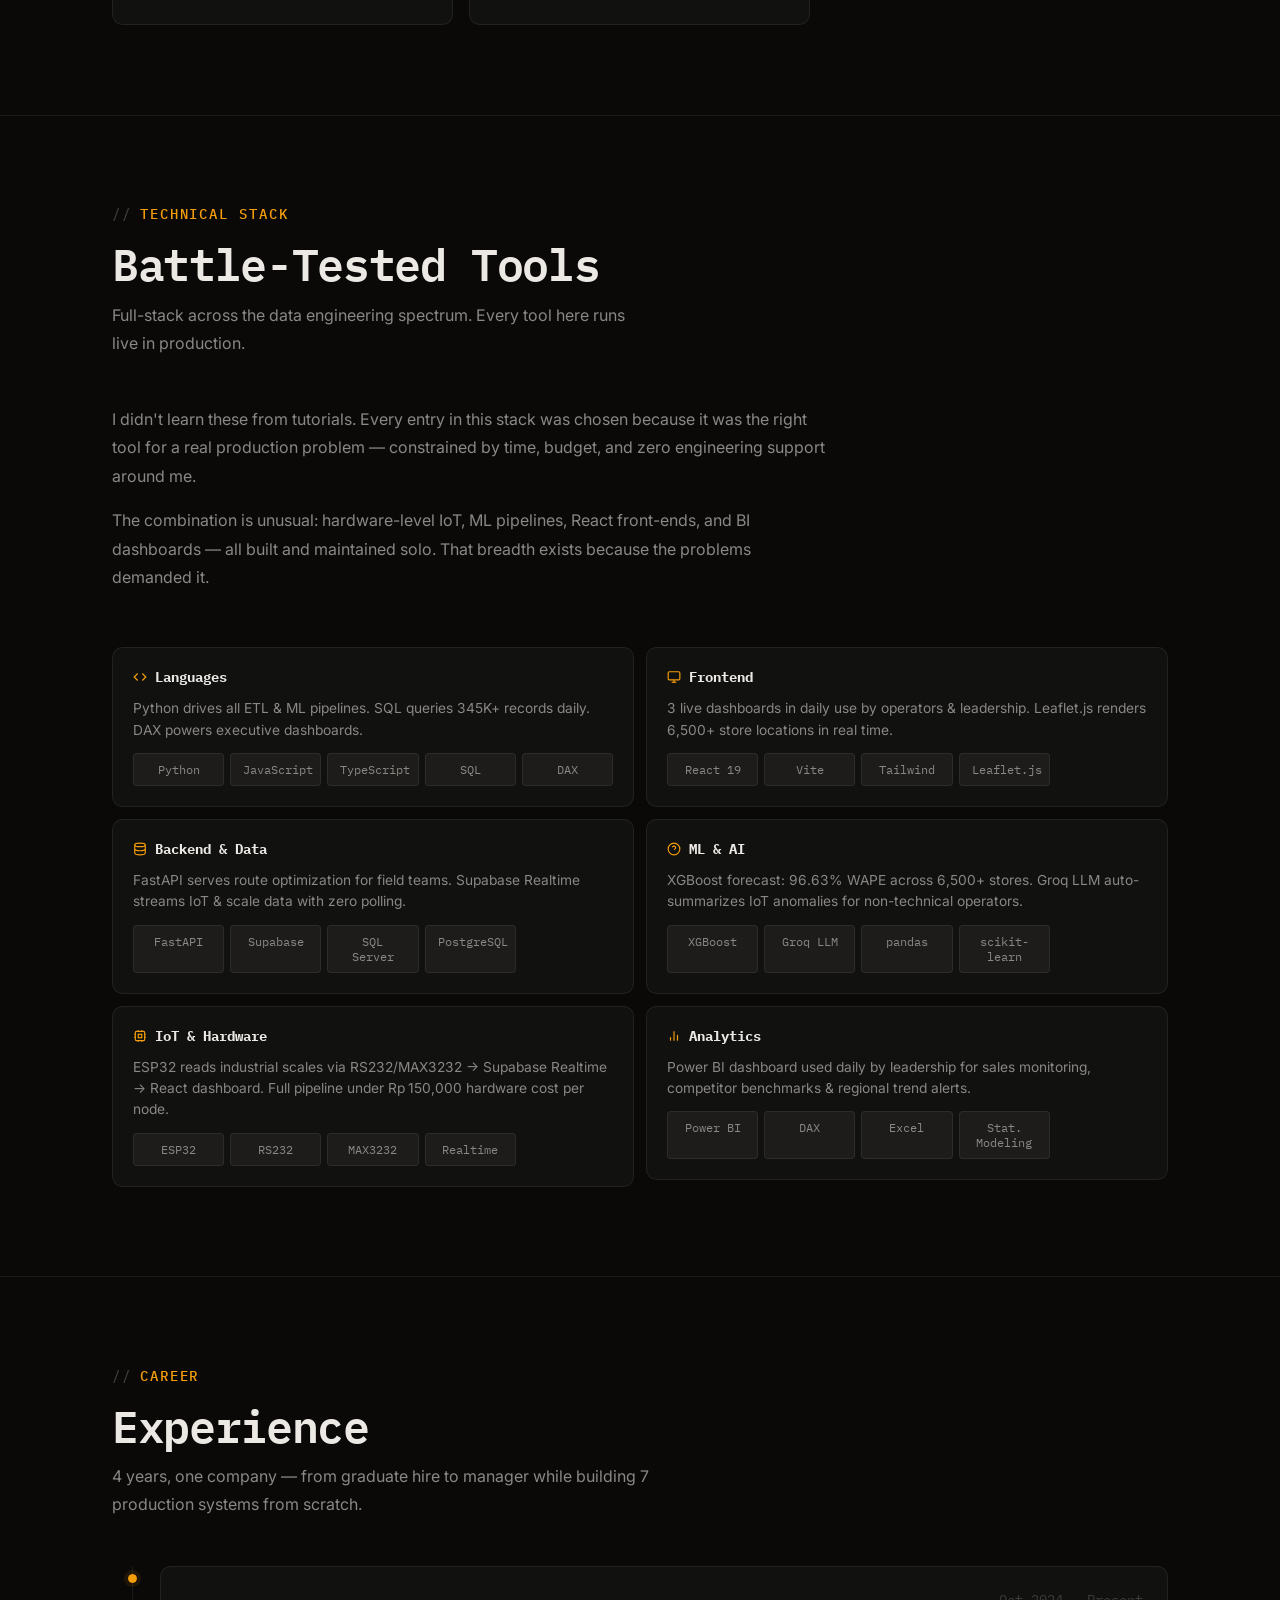
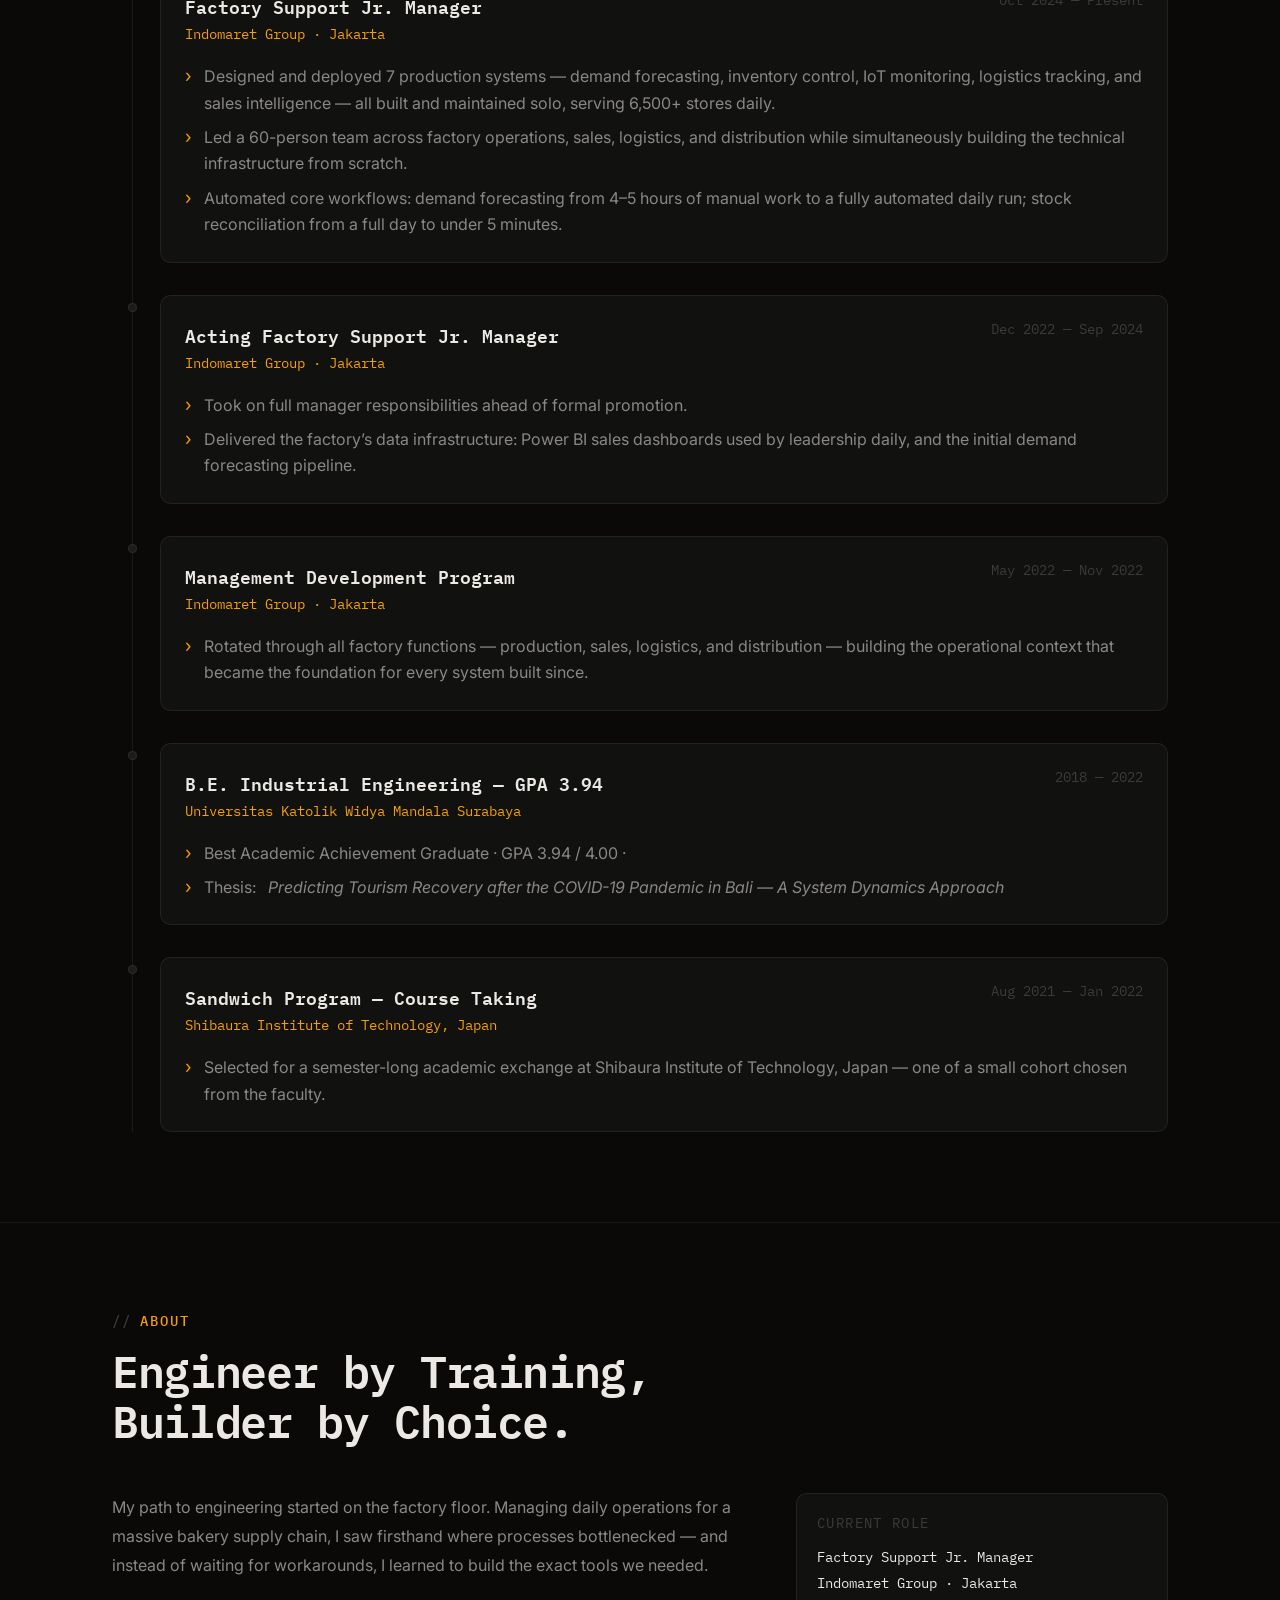
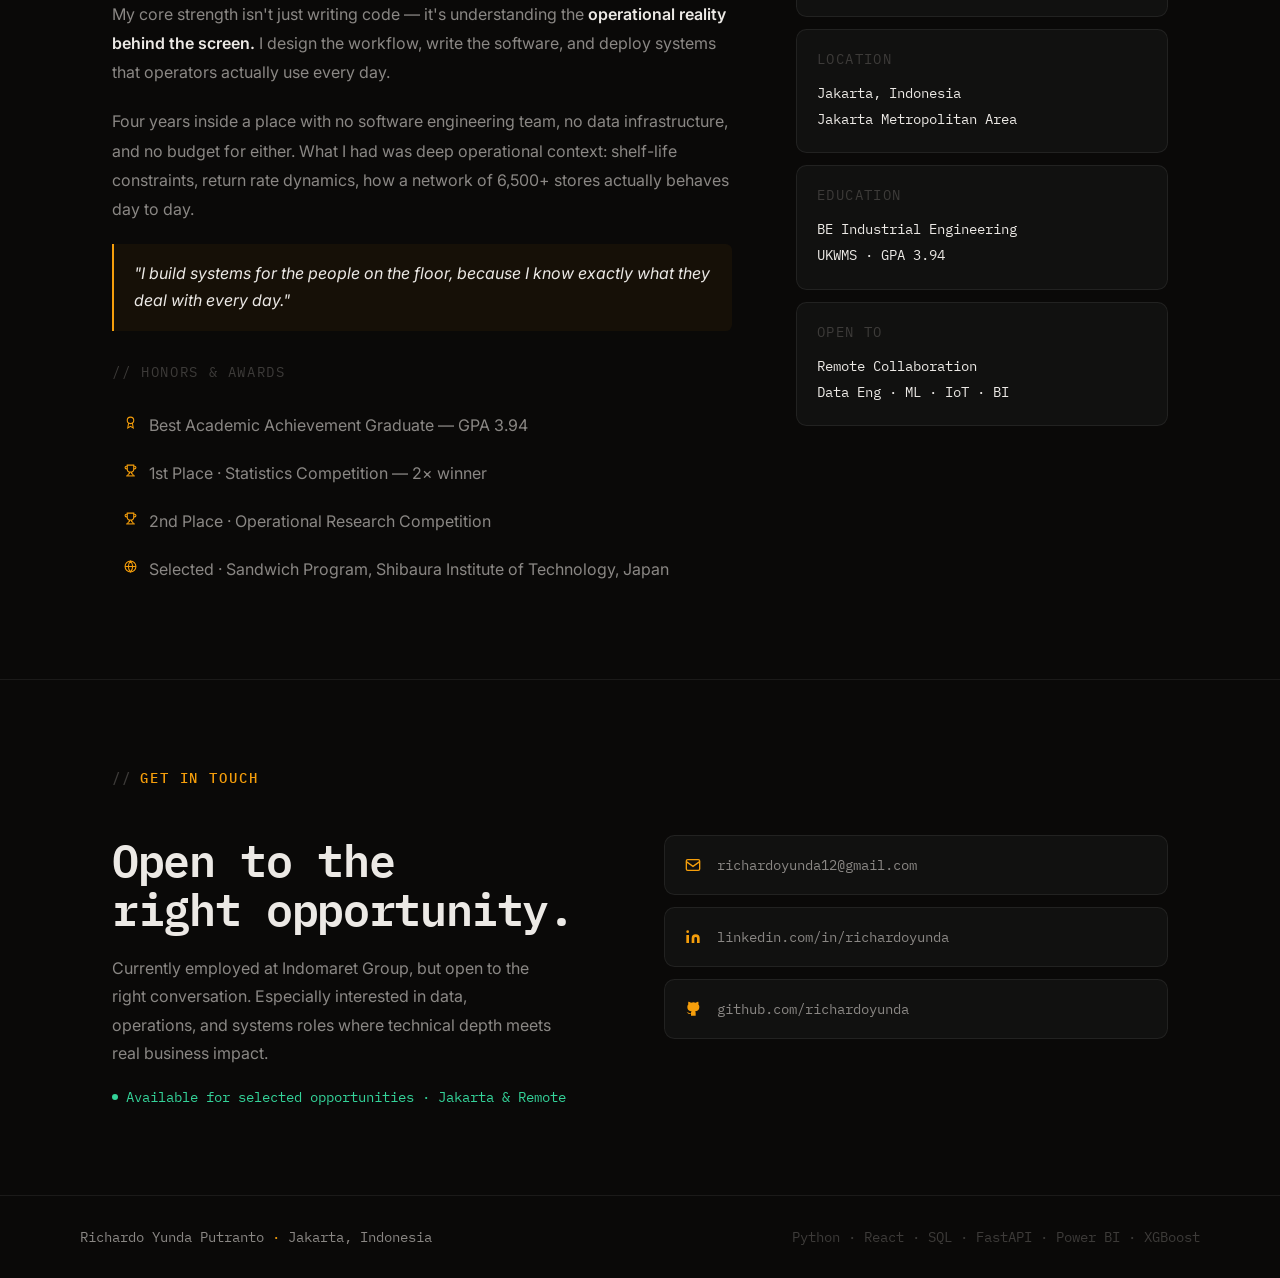
==== commit bae30630: "Update index.html" ====
--- a/index.html
+++ b/index.html
@@ -802,7 +802,7 @@
           </div>
           <div class="exp-buls">
             <div class="exp-bul">Took on full manager responsibilities ahead of formal promotion.</div>
-            <div class="exp-bul">Delivered the factory&rsquo;s first data infrastructure: Power BI sales dashboards used by leadership daily, and the initial demand forecasting pipeline.</div>
+            <div class="exp-bul">Delivered the factory&rsquo;s data infrastructure: Power BI sales dashboards used by leadership daily, and the initial demand forecasting pipeline.</div>
           </div>
         </div>
       </div>
@@ -813,7 +813,7 @@
             <div class="exp-period">May 2022 &mdash; Nov 2022</div>
           </div>
           <div class="exp-buls">
-            <div class="exp-bul">Selected into Indomaret&rsquo;s accelerated leadership track. Rotated through all factory functions &mdash; production, sales, logistics, and distribution &mdash; building the operational context that became the foundation for every system built since.</div>
+            <div class="exp-bul">Rotated through all factory functions &mdash; production, sales, logistics, and distribution &mdash; building the operational context that became the foundation for every system built since.</div>
           </div>
         </div>
       </div>
@@ -824,7 +824,7 @@
             <div class="exp-period">2018 &mdash; 2022</div>
           </div>
           <div class="exp-buls">
-            <div class="exp-bul">Best Academic Achievement Graduate &middot; GPA 3.94 / 4.00 &middot; Top of cohort</div>
+            <div class="exp-bul">Best Academic Achievement Graduate &middot; GPA 3.94 / 4.00 &middot;</div>
             <div class="exp-bul">Thesis: <em>Predicting Tourism Recovery after the COVID-19 Pandemic in Bali &mdash; A System Dynamics Approach</em></div>
           </div>
         </div>
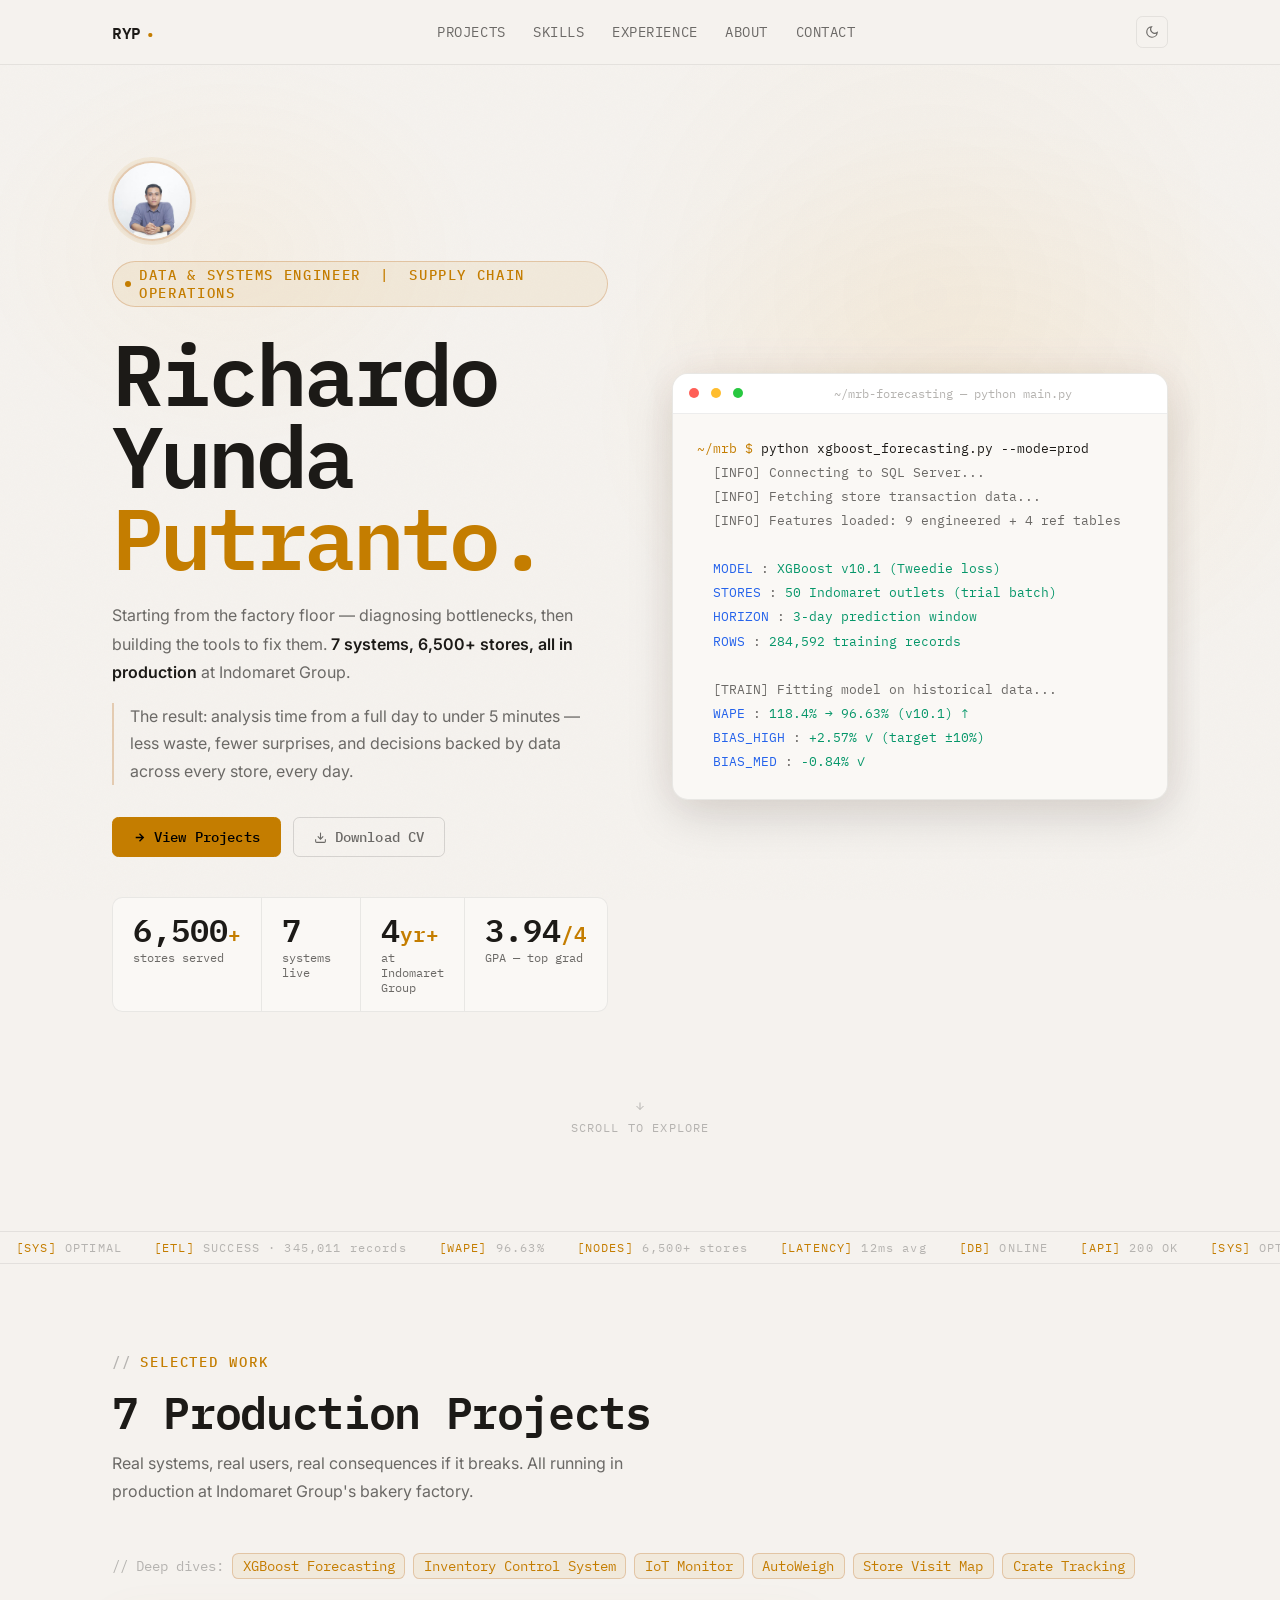
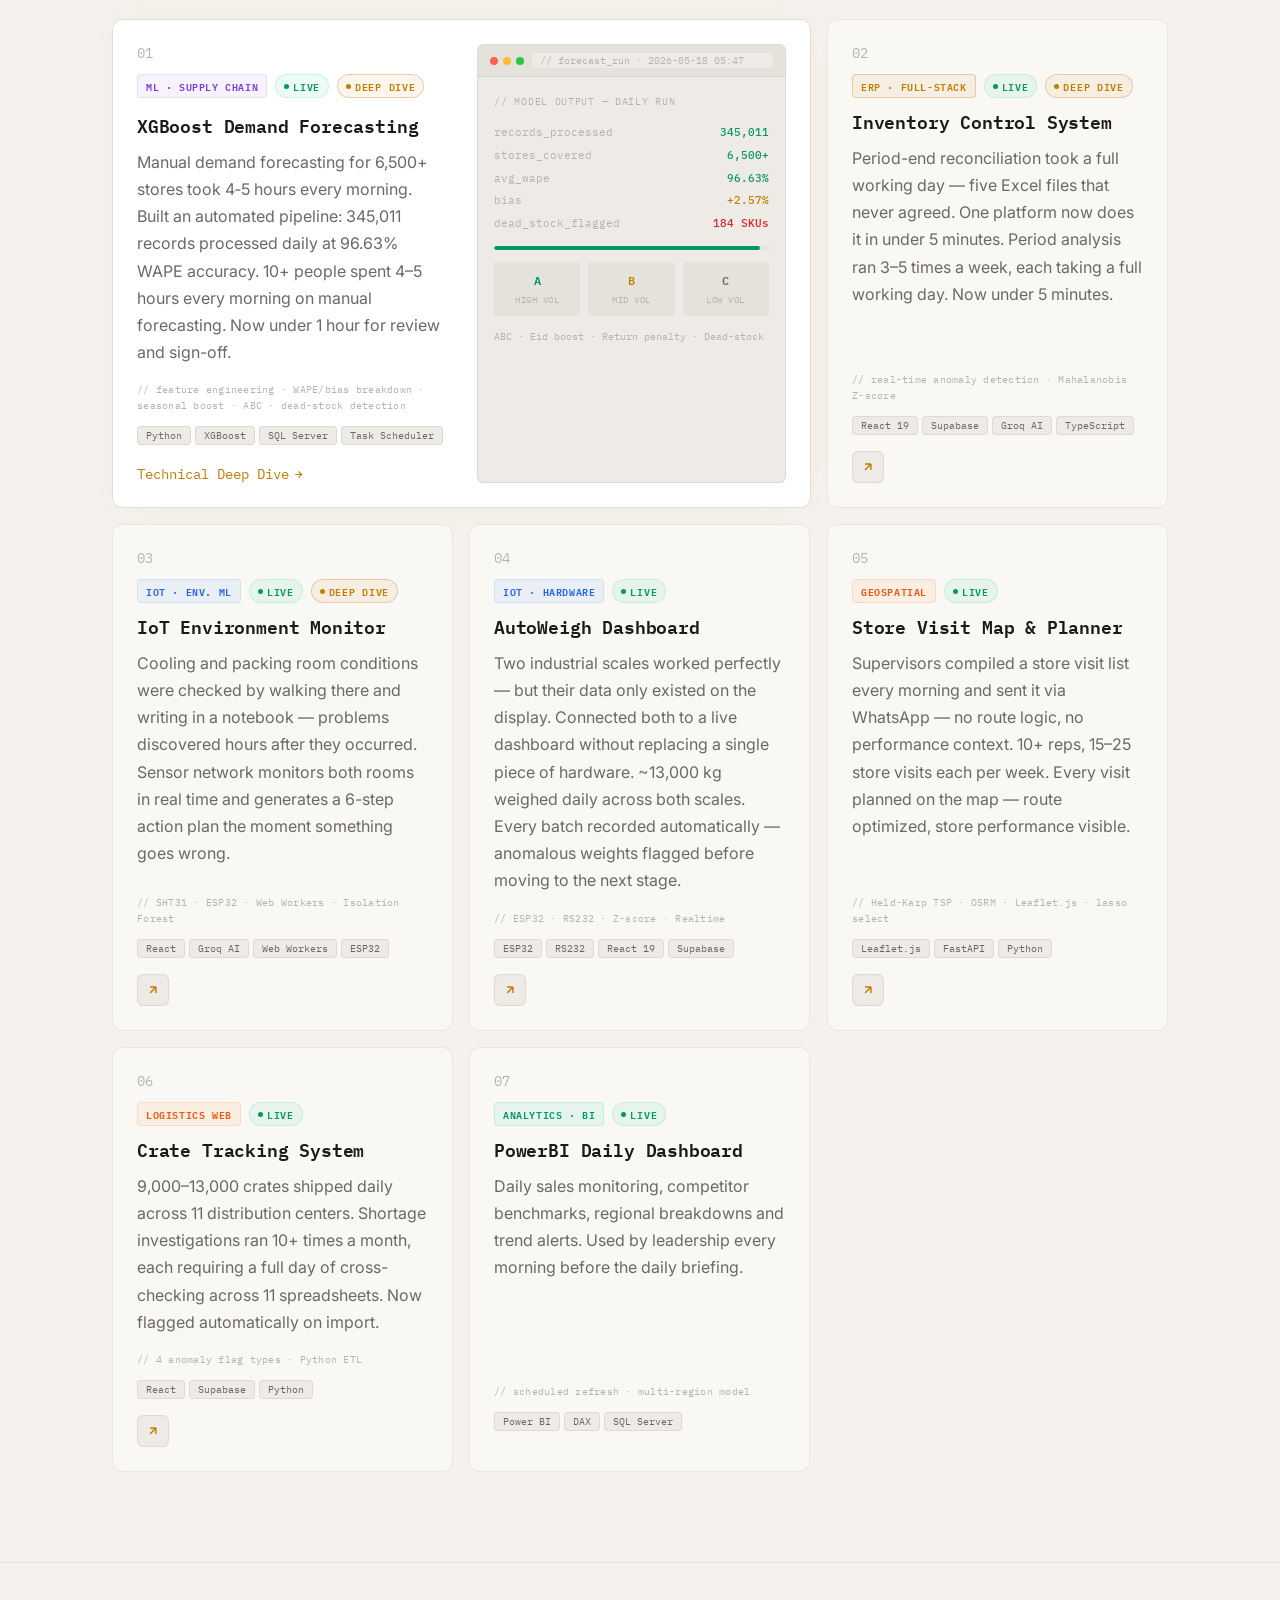
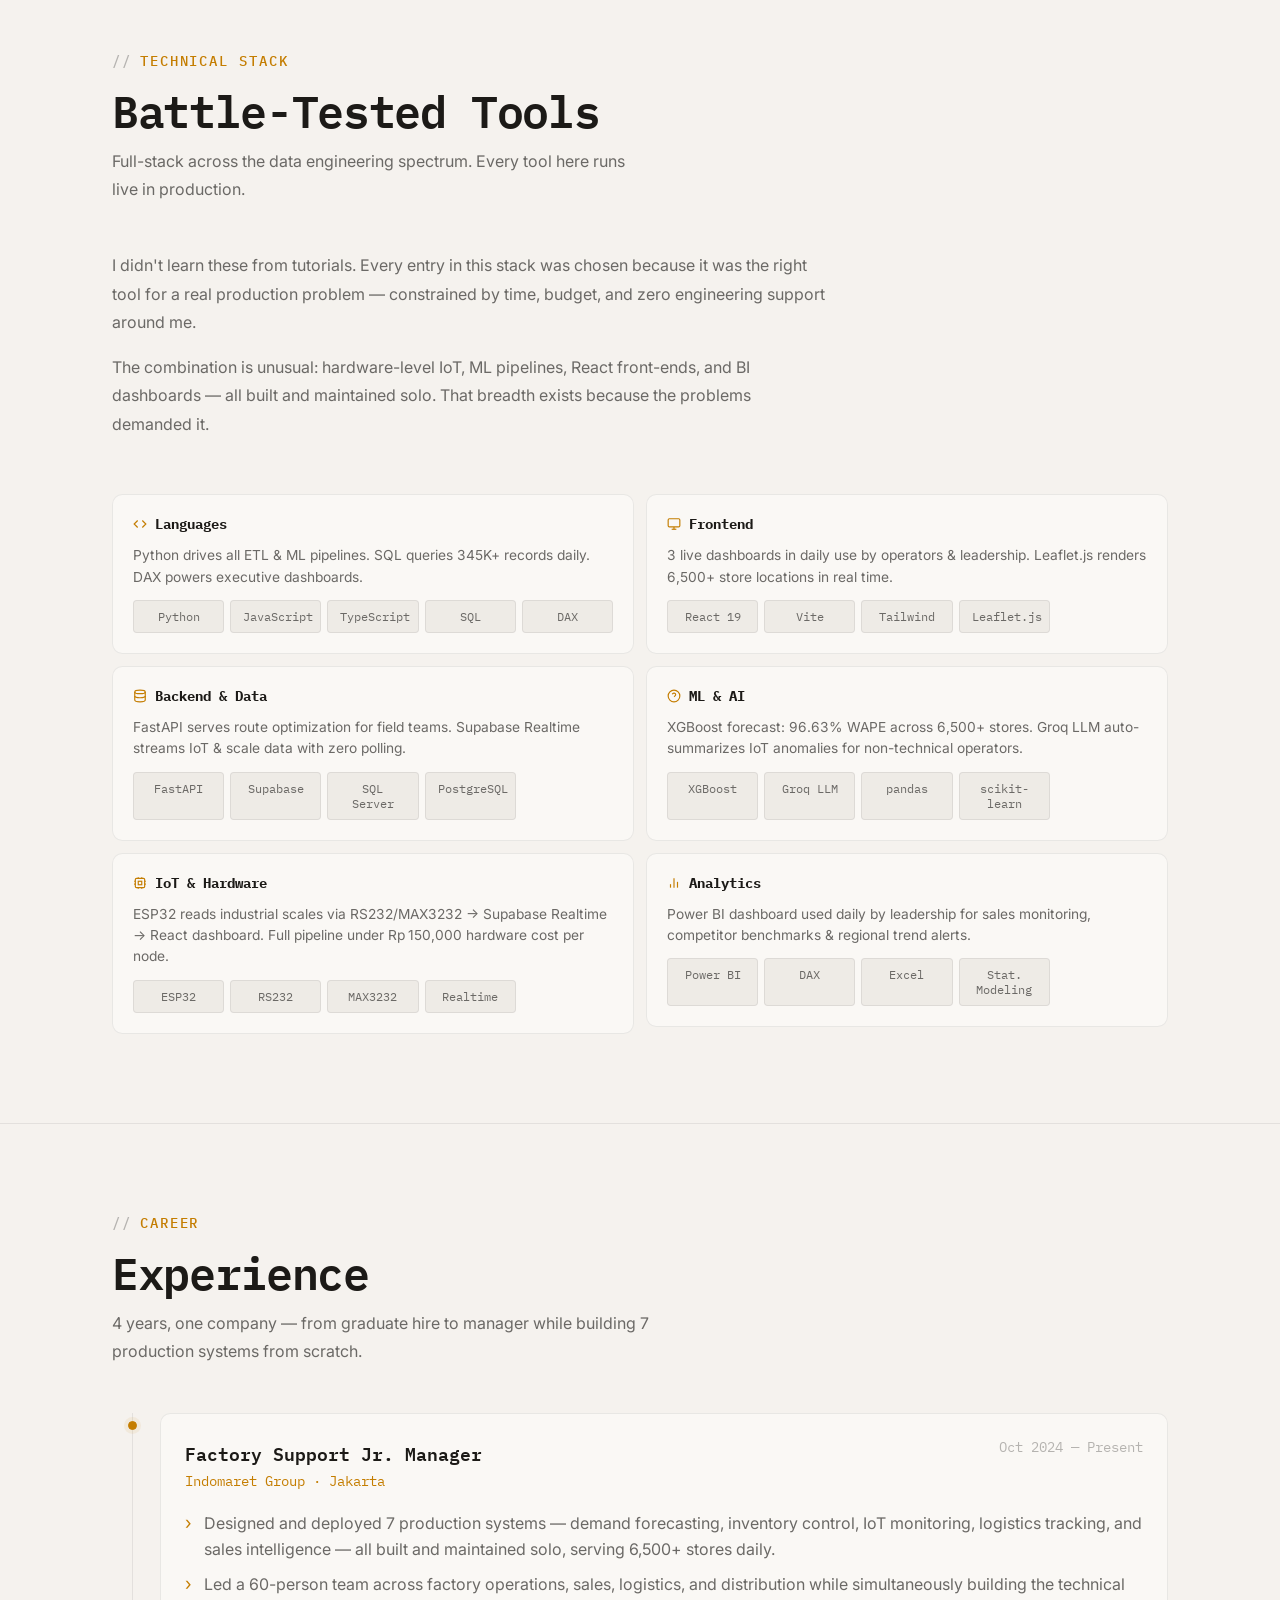
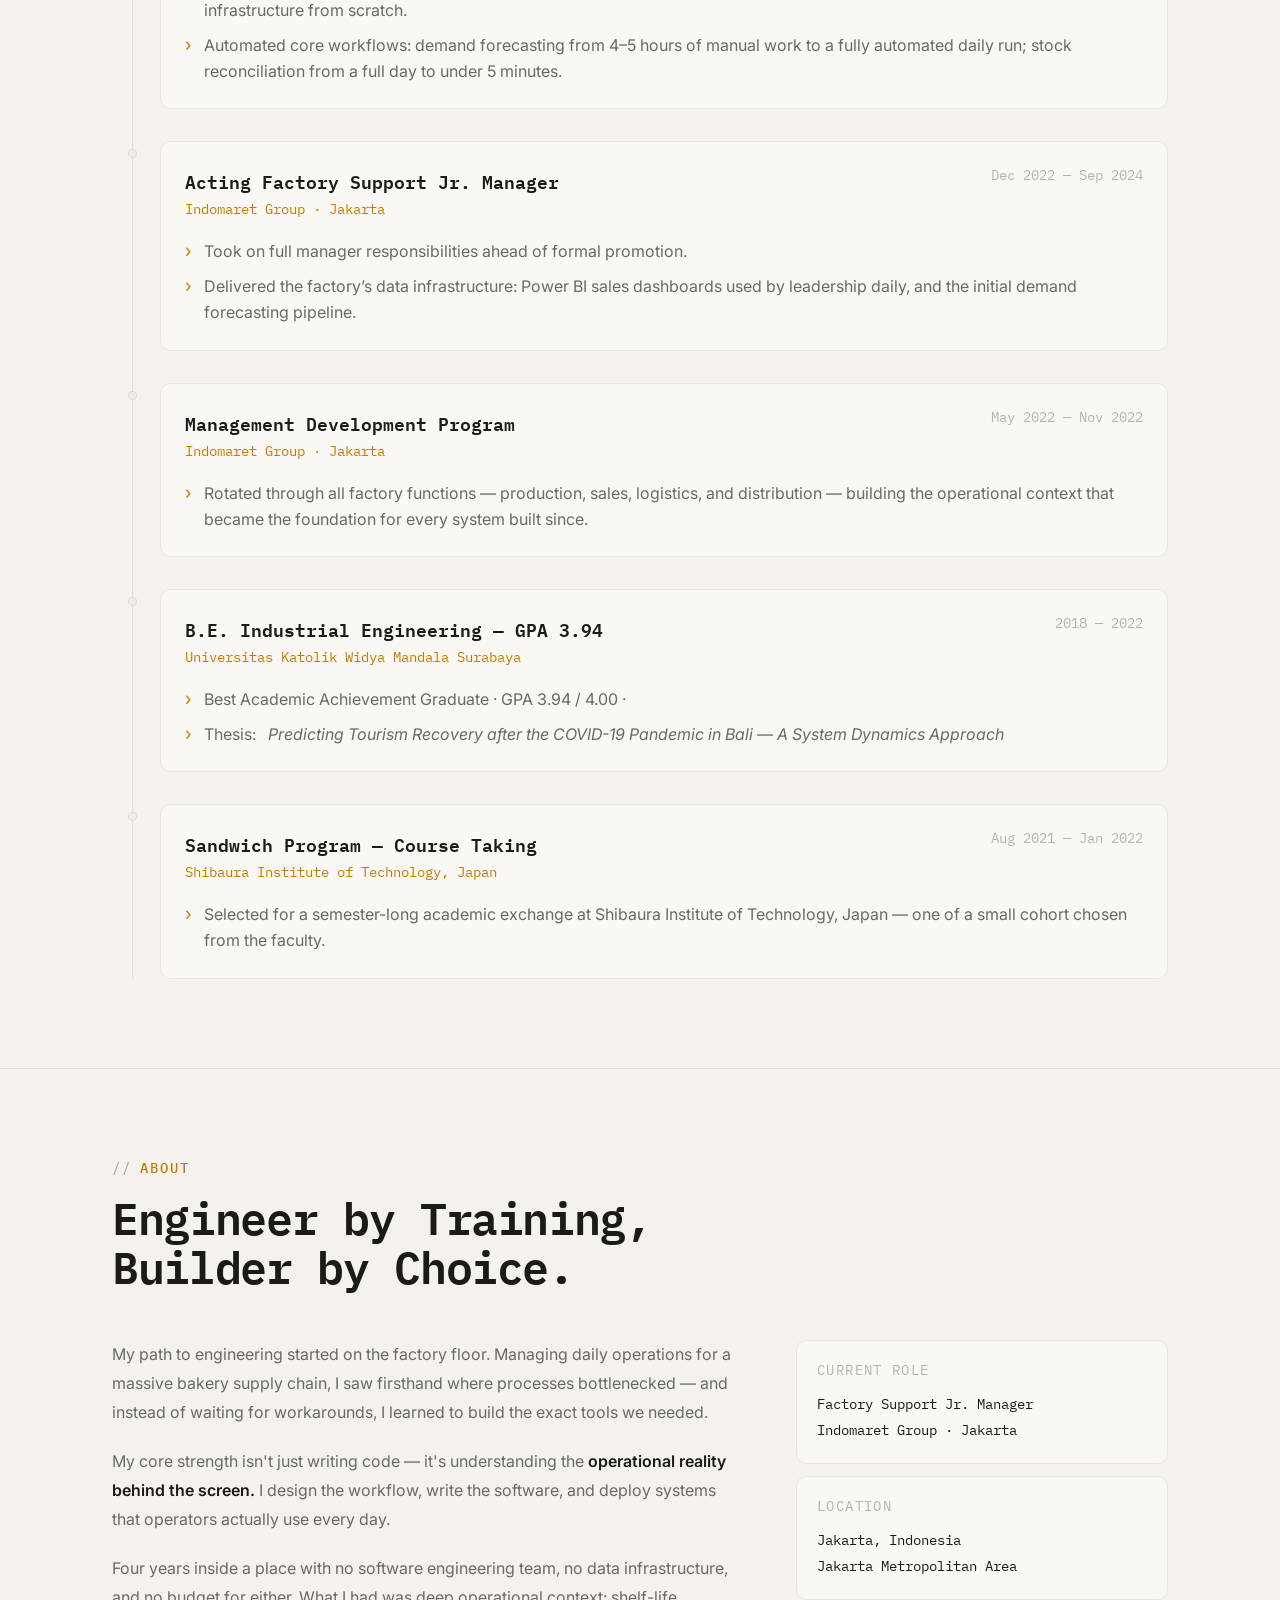
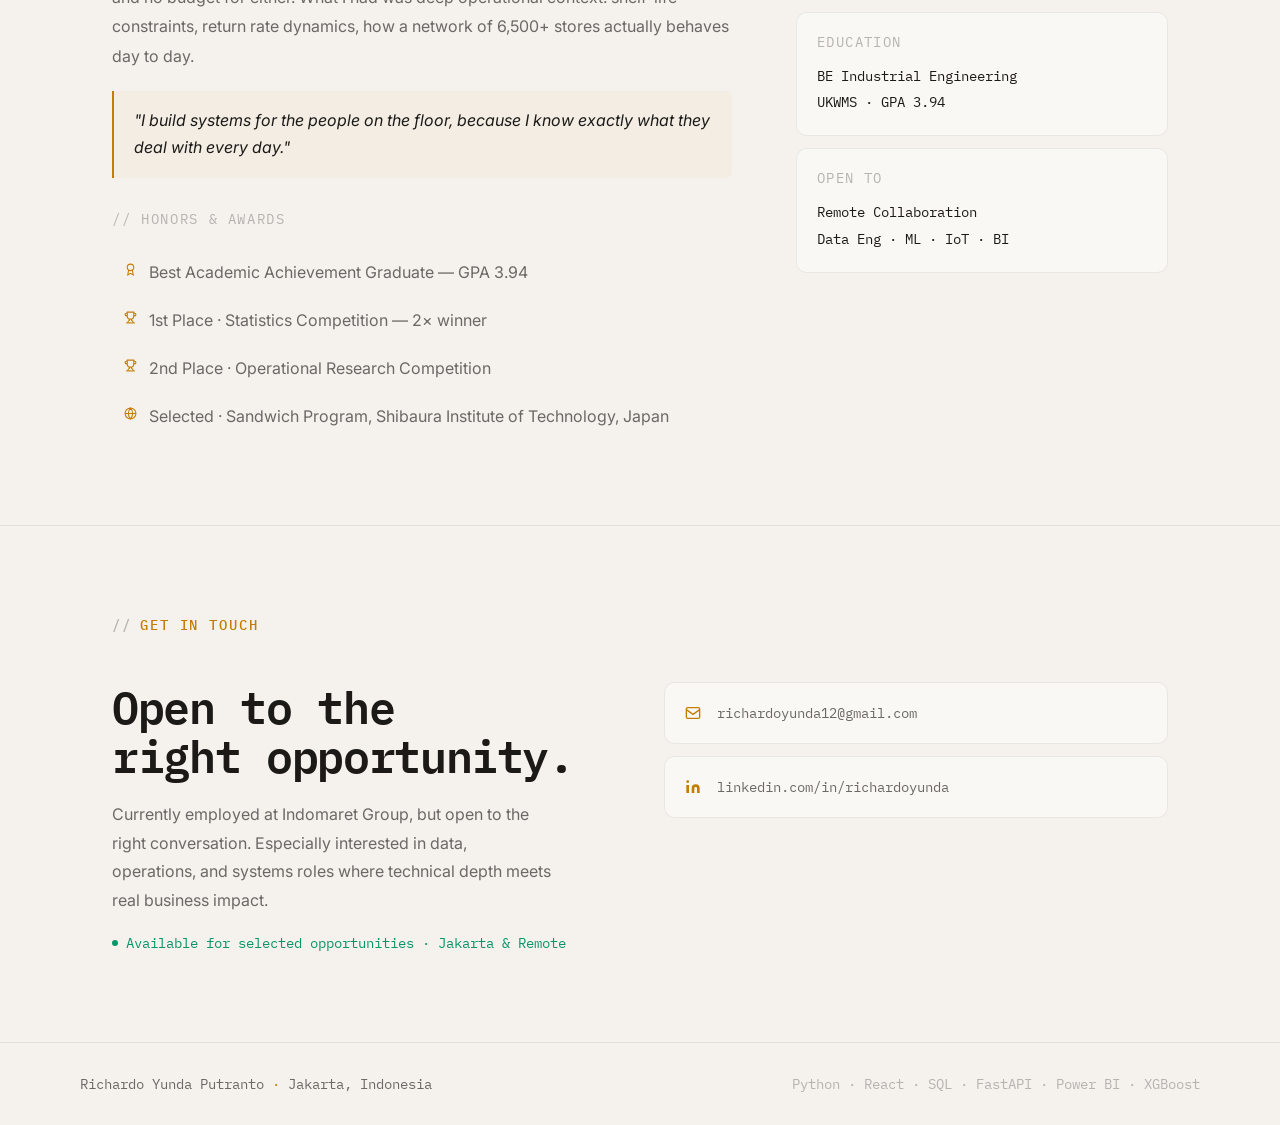
==== commit 2f9bee25: "feat: overhaul performance, UI/UX, and SEO - Extracted huge base64 images into physical .jpg files (" ====
--- a/index.html
+++ b/index.html
@@ -1,9 +1,17 @@
 <!DOCTYPE html>
 <html lang="en" data-theme="dark">
 <head>
+<script>
+  (function() {
+    var savedTheme = localStorage.getItem('theme');
+    var theme = savedTheme || (window.matchMedia('(prefers-color-scheme: dark)').matches ? 'dark' : 'light');
+    document.documentElement.setAttribute('data-theme', theme);
+  })();
+</script>
 <meta charset="UTF-8"/>
 <meta name="viewport" content="width=device-width, initial-scale=1.0"/>
 <title>Richardo Yunda Putranto — Data & Systems Engineer | Supply Chain Operations</title>
+<link rel="icon" type="image/svg+xml" href="data:image/svg+xml,<svg xmlns='http://www.w3.org/2000/svg' viewBox='0 0 100 100'><text y='.9em' font-size='90' font-family='monospace' fill='%23f59e0b'>R</text></svg>"/>
 <meta name="description" content="Industrial Engineering graduate with four years inside Indomaret Group's bakery supply chain. Built 7 production systems serving 6,500+ stores — demand forecasting, IoT monitoring, inventory control. Not a software engineer by training — someone who understood the operations well enough to build the solutions. Indomaret Group. 7 production systems for 6,500+ stores."/>
   <meta property="og:type" content="website"/>
   <meta property="og:title" content="Richardo Yunda Putranto — Data &amp; Systems Engineer"/>
@@ -15,7 +23,7 @@
   <link rel="canonical" href="https://richardoyunda.github.io/portfolio/"/>
 <link rel="preconnect" href="https://fonts.googleapis.com"/>
 <link rel="preconnect" href="https://fonts.gstatic.com" crossorigin/>
-<link href="https://fonts.googleapis.com/css2?family=IBM+Plex+Mono:ital,wght@0,300;0,400;0,500;0,600;1,400&family=Inter:wght@300;400;500;600&display=swap" rel="stylesheet"/>
+<link href="https://fonts.googleapis.com/css2?family=IBM+Plex+Mono:wght@400;500;600&family=Inter:wght@400;500;600&display=swap" rel="stylesheet"/>
 <style>
 /* ── TOKENS ── */
 :root {
@@ -98,6 +106,7 @@
 
 /* ── NAV ── */
 nav{position:sticky;top:0;z-index:100;background:rgba(10,9,8,.88);backdrop-filter:blur(20px) saturate(1.4);-webkit-backdrop-filter:blur(20px) saturate(1.4);border-bottom:1px solid var(--bd);}
+[data-theme="light"] nav{background:rgba(245,242,238,.88);}
 .pw-inner{display:flex;flex-direction:row;align-items:center;gap:var(--sp8);}
 .pw-left{flex:1;}
 .pw-right{flex-shrink:0;text-align:right;}
@@ -117,6 +126,7 @@
 .nav-links{display:flex;gap:.125rem;}
 .nav-links a{font-family:var(--mono);font-size:var(--txs);color:var(--txm);letter-spacing:.04em;text-transform:uppercase;padding:.4rem .8rem;border-radius:var(--rmd);transition:color var(--tr),background var(--tr);}
 .nav-links a:hover{color:var(--tx);background:var(--sf2);}
+.nav-links a.nav-active{color:var(--amb);}
 .nav-right{display:flex;align-items:center;gap:var(--sp3);}
 .tbtn{width:32px;height:32px;display:flex;align-items:center;justify-content:center;border:1px solid var(--bd);border-radius:var(--rmd);color:var(--txm);transition:all var(--tr);}
 .tbtn:hover{color:var(--tx);border-color:var(--bdh);}
@@ -226,13 +236,6 @@
 .tk-item .hi{color:var(--amb);}
 @keyframes tkslide{from{transform:translateX(0)}to{transform:translateX(-50%)}}
 
-/* ── RECRUITER STRIP ── */
-.rs{background:var(--aglow);border-top:1px solid rgba(245,158,11,.08);border-bottom:1px solid rgba(245,158,11,.08);padding:.85rem 0;}
-.rs-in{max-width:1120px;margin-inline:auto;padding-inline:var(--sp8);display:flex;align-items:center;gap:var(--sp8);flex-wrap:wrap;}
-.rs-item{display:flex;align-items:center;gap:var(--sp3);}
-.rs-lbl{font-family:var(--mono);font-size:var(--t2xs);color:var(--amb);text-transform:uppercase;letter-spacing:.1em;opacity:.75;}
-.rs-val{font-family:var(--mono);font-size:var(--txs);color:var(--txm);}
-.rs-div{width:1px;height:20px;background:var(--bd);flex-shrink:0;}
 
 /* ── SECTION HEADER ── */
 .sec-head{margin-bottom:var(--sp12);}
@@ -356,6 +359,9 @@
 .c-link-icon svg{width:16px;height:16px;}
 .c-link-txt{font-family:var(--mono);font-size:var(--txs);color:var(--txm);}
 .c-link:hover .c-link-txt{color:var(--tx);}
+.c-link::after{content:'→';font-family:var(--mono);color:var(--amb);opacity:0;transform:translateX(-8px);transition:opacity .2s,transform .2s;}
+.c-link:hover::after{opacity:1;transform:translateX(0);}
+
 
 /* ── FOOTER + BTT ── */
 footer{border-top:1px solid var(--bd);padding:var(--sp8);}
@@ -389,7 +395,7 @@
   .feat-in{grid-template-columns:1fr;}
   .feat-prev{display:none;}
   .sk-grid{display:grid;grid-template-columns:1fr 1fr;gap:var(--sp3);align-items:start;}
-  .rs-div{display:none;}
+
 }
 @media(max-width:640px){
   .container,.nav-in{padding-inline:var(--sp5);}
@@ -401,15 +407,32 @@
   .hero-stats{grid-template-columns:repeat(2,1fr);}
   .hero-stats .stat-cell:nth-child(2){border-right:none;}
   .hero-stats .stat-cell:nth-child(3),.hero-stats .stat-cell:nth-child(4){border-top:1px solid var(--bd);}
-  .ft-in,.rs-in{flex-direction:column;gap:var(--sp3);}
+  .ft-in{flex-direction:column;gap:var(--sp3);}
   section{padding-block:clamp(3rem,5vw,4rem);}
 }
 
 @media(max-width:600px){.sk-card{background:var(--sf);border:1px solid var(--bd);border-radius:var(--rlg);padding:var(--sp5);transition:border-color var(--tr);display:flex;flex-direction:column;gap:0;}.sk-hd{display:flex;align-items:center;gap:var(--sp2);margin-bottom:var(--sp3);}}
 @media(max-width:600px){.sk-grid{grid-template-columns:1fr;}}
+.skip-link{position:absolute;top:-40px;left:0;background:var(--amb);color:#000;padding:8px 16px;z-index:10000;font-family:var(--mono);font-size:var(--txs);transition:top .2s;}
+.skip-link:focus{top:0;}
+.tbtn svg{transition:transform .3s var(--ease),opacity .2s;}
+
+/* ═══ UI/UX ENHANCEMENTS ═══ */
+
+
+.card, .ic { position: relative; }
+.card::before, .ic::before {
+  content: ""; position: absolute; left: 0; top: 0; width: 100%; height: 100%;
+  background: radial-gradient(600px circle at var(--mouse-x, -500px) var(--mouse-y, -500px), rgba(245, 158, 11, 0.08), transparent 40%);
+  opacity: 0; transition: opacity 0.5s ease; z-index: 1; pointer-events: none; border-radius: inherit;
+}
+.card:hover::before, .ic:hover::before { opacity: 1; }
+.card > *, .ic > * { position: relative; z-index: 2; }
+
 </style>
 </head>
 <body>
+<a href="#main-content" class="skip-link">Skip to content</a>
 
 <div class="globe-wrap" id="gwrap"><canvas id="globe"></canvas></div>
 <div class="progbar" id="progbar"></div>
@@ -442,20 +465,24 @@
 
 </div>
 
-<main>
+<main id="main-content">
 
 <!-- HERO -->
 <section class="hero container" id="home">
   <div class="hero-glow" aria-hidden="true"></div>
   <div class="hero-left">
     <div class="hero-avatar">
-      <img src="[data-uri]" alt="Richardo Yunda Putranto" loading="eager"/>
+      <img src="avatar.jpg" alt="Richardo Yunda Putranto" loading="eager"/>
     </div>
     <div class="eyebrow reveal">
       <span class="pulse"></span>
       Data &amp; Systems Engineer &nbsp;|&nbsp; Supply Chain Operations
     </div>
-    <h1 class="hero-name reveal d1">Richardo<br>Yunda<br><span class="a">Putranto.</span></h1>
+    <h1 class="hero-name reveal d1">
+  <span class="hacker-word" data-value="Richardo">Richardo</span><br>
+  <span class="hacker-word" data-value="Yunda">Yunda</span><br>
+  <span class="a hacker-word" data-value="Putranto.">Putranto.</span>
+</h1>
     <p class="hero-tag reveal d2">
       Starting from the factory floor &mdash; diagnosing bottlenecks, then building the tools to fix them.
       <strong>7 systems, 6,500+ stores, all in production</strong> at Indomaret Group.
@@ -524,20 +551,7 @@
   </div>
 </div>
 
-<!-- RECRUITER STRIP -->
-<div class="rs">
-  <div class="rs-in">
-    <div class="rs-item"><span class="rs-lbl">Scope</span><span class="rs-val">7 production systems &middot; all solo &middot; all live</span></div>
-    <div class="rs-div"></div>
-    <div class="rs-item"><span class="rs-lbl">Domain</span><span class="rs-val">Bakery supply chain &middot; 6,500+ stores &middot; Indomaret Group</span></div>
-    <div class="rs-div"></div>
-    <div class="rs-item"><span class="rs-lbl">Strongest proof</span><span class="rs-val">345K+ forecasts/day automated &middot; full day &rarr; &lt;5 min</span></div>
-    <div class="rs-div"></div>
-    <div class="rs-item"><span class="rs-lbl">Academic</span><span class="rs-val">GPA 3.94 &middot; Best Graduate &middot; 2&times; Statistics Competition Winner</span></div>
-    <div class="rs-div"></div>
-    <div class="rs-item"><span class="rs-lbl">Open to</span><span class="rs-val">Remote collaboration &middot; Data &amp; Analytics roles</span></div>
-  </div>
-</div>
+
 
 <!-- PROJECTS -->
 <section id="projects">
@@ -910,10 +924,7 @@
           <div class="c-link-icon"><svg viewBox="0 0 24 24" fill="currentColor"><path d="M16 8a6 6 0 0 1 6 6v7h-4v-7a2 2 0 0 0-4 0v7h-4v-7a6 6 0 0 1 6-6z"/><rect x="2" y="9" width="4" height="12"/><circle cx="4" cy="4" r="2"/></svg></div>
           <div class="c-link-txt">linkedin.com/in/richardoyunda</div>
         </a>
-        <a href="https://github.com/richardoyunda" target="_blank" rel="noopener noreferrer" class="c-link">
-          <div class="c-link-icon"><svg viewBox="0 0 24 24" fill="currentColor"><path d="M9 19c-5 1.5-5-2.5-7-3m14 6v-3.87a3.37 3.37 0 0 0-.94-2.61c3.14-.35 6.44-1.54 6.44-7A5.44 5.44 0 0 0 20 4.77 5.07 5.07 0 0 0 19.91 1S18.73.65 16 2.48a13.38 13.38 0 0 0-7 0C6.27.65 5.09 1 5.09 1A5.07 5.07 0 0 0 5 4.77a5.44 5.44 0 0 0-1.5 3.78c0 5.42 3.3 6.61 6.44 7A3.37 3.37 0 0 0 9 18.13V22"/></svg></div>
-          <div class="c-link-txt">github.com/richardoyunda</div>
-        </a>
+
       </div>
     </div>
   </div>
@@ -990,14 +1001,14 @@
   /* THEME TOGGLE */
   var root = document.documentElement;
   var tbtn = document.getElementById('tbtn');
-  var theme = root.getAttribute('data-theme') || (matchMedia('(prefers-color-scheme:dark)').matches ? 'dark' : 'light');
+  var theme = root.getAttribute('data-theme') || localStorage.getItem('theme') || (matchMedia('(prefers-color-scheme:dark)').matches ? 'dark' : 'light');
   function setTheme(t) {
     theme = t;
     root.setAttribute('data-theme', t);
+    localStorage.setItem('theme', t);
     var sunIcon = '<svg width="14" height="14" viewBox="0 0 24 24" fill="none" stroke="currentColor" stroke-width="2"><circle cx="12" cy="12" r="5"/><path d="M12 1v2M12 21v2M4.22 4.22l1.42 1.42M18.36 18.36l1.42 1.42M1 12h2M21 12h2M4.22 19.78l1.42-1.42M18.36 5.64l1.42-1.42"/></svg>';
     var moonIcon = '<svg width="14" height="14" viewBox="0 0 24 24" fill="none" stroke="currentColor" stroke-width="2"><path d="M21 12.79A9 9 0 1 1 11.21 3 7 7 0 0 0 21 12.79z"/></svg>';
     if (tbtn) tbtn.innerHTML = t === 'dark' ? sunIcon : moonIcon;
-
   }
   setTheme(theme);
   if (tbtn) tbtn.addEventListener('click', function () { setTheme(theme === 'dark' ? 'light' : 'dark'); });
@@ -1043,16 +1054,26 @@
 
 
 
-  /* REVEAL ON SCROLL */
-  var ro = new IntersectionObserver(function (entries) {
-    entries.forEach(function (e) {
-      if (e.isIntersecting) { e.target.classList.add('in'); ro.unobserve(e.target); }
+  /* REVEAL */
+  var ro = new IntersectionObserver(function(entries){
+    entries.forEach(function(e){ if(e.isIntersecting){ e.target.classList.add('in'); ro.unobserve(e.target); } });
+  }, { threshold: 0.07, rootMargin: '0px 0px -24px 0px' });
+  document.querySelectorAll('.reveal').forEach(function(el){ ro.observe(el); });
+  setTimeout(function(){ document.querySelectorAll('.hero .reveal').forEach(function(el){ el.classList.add('in'); }); }, 80);
+
+  /* NAV HIGHLIGHT */
+  var sections = document.querySelectorAll('section[id]');
+  var navLinks = document.querySelectorAll('.nav-links a');
+  var navObs = new IntersectionObserver(function(entries){
+    entries.forEach(function(e){
+      if(e.isIntersecting){
+        navLinks.forEach(function(link){
+          link.classList.toggle('nav-active', link.getAttribute('href') === '#' + e.target.id);
+        });
+      }
     });
-  }, { threshold: 0.07, rootMargin: '0px 0px -24px 0px' });
-  document.querySelectorAll('.reveal').forEach(function (el) { ro.observe(el); });
-  setTimeout(function () {
-    document.querySelectorAll('.hero .reveal').forEach(function (el) { el.classList.add('in'); });
-  }, 80);
+  }, { threshold: 0.2, rootMargin: '-10% 0px -80% 0px' });
+  sections.forEach(function(sec){ navObs.observe(sec); });
 
   /* COUNTERS */
   var cells = document.querySelectorAll('[data-count]');
@@ -1200,5 +1221,60 @@
 
 })();
 </script>
+
+<script>
+// ═══ ELEGANT UI/UX SCRIPTS ═══
+(function(){
+  // 1. Hacker Text Reveal (Multi-word)
+  var hackerWords = document.querySelectorAll(".hacker-word");
+  var letters = "ABCDEFGHIJKLMNOPQRSTUVWXYZ01";
+  hackerWords.forEach(function(wordEl, wordIdx){
+    var value = wordEl.getAttribute("data-value");
+    var iteration = 0;
+    // Delay each word slightly for a cascading effect
+    setTimeout(function(){
+      var interval = setInterval(function(){
+        wordEl.innerText = value.split("").map(function(letter, index){
+          if(index < iteration) return value[index];
+          return letters[Math.floor(Math.random() * letters.length)];
+        }).join("");
+        if(iteration >= value.length){ clearInterval(interval); wordEl.innerText = value; }
+        iteration += 1 / 2;
+      }, 35);
+    }, wordIdx * 150);
+  });
+
+  // 2. Spotlight Glow Cards
+  var cards = document.querySelectorAll(".card, .ic");
+  cards.forEach(function(card){
+    card.addEventListener("mousemove", function(e){
+      var rect = card.getBoundingClientRect(),
+          x = e.clientX - rect.left,
+          y = e.clientY - rect.top;
+      card.style.setProperty("--mouse-x", x + "px");
+      card.style.setProperty("--mouse-y", y + "px");
+    });
+  });
+
+  // 3. Magnetic Hover Buttons
+  var magneticElements = document.querySelectorAll(".c-link, .proj-link");
+  magneticElements.forEach(function(el){
+    el.addEventListener("mousemove", function(e){
+      var rect = el.getBoundingClientRect();
+      var x = e.clientX - rect.left - rect.width / 2;
+      var y = e.clientY - rect.top - rect.height / 2;
+      el.style.transform = "translate(" + (x * 0.15) + "px, " + (y * 0.15) + "px)";
+    });
+    el.addEventListener("mouseleave", function(e){
+      el.style.transform = "translate(0px, 0px)";
+      el.style.transition = "transform 0.5s cubic-bezier(0.16, 1, 0.3, 1)";
+    });
+    el.addEventListener("mouseenter", function(e){
+      el.style.transition = "none";
+    });
+  });
+})();
+</script>
+
 </body>
 </html>
